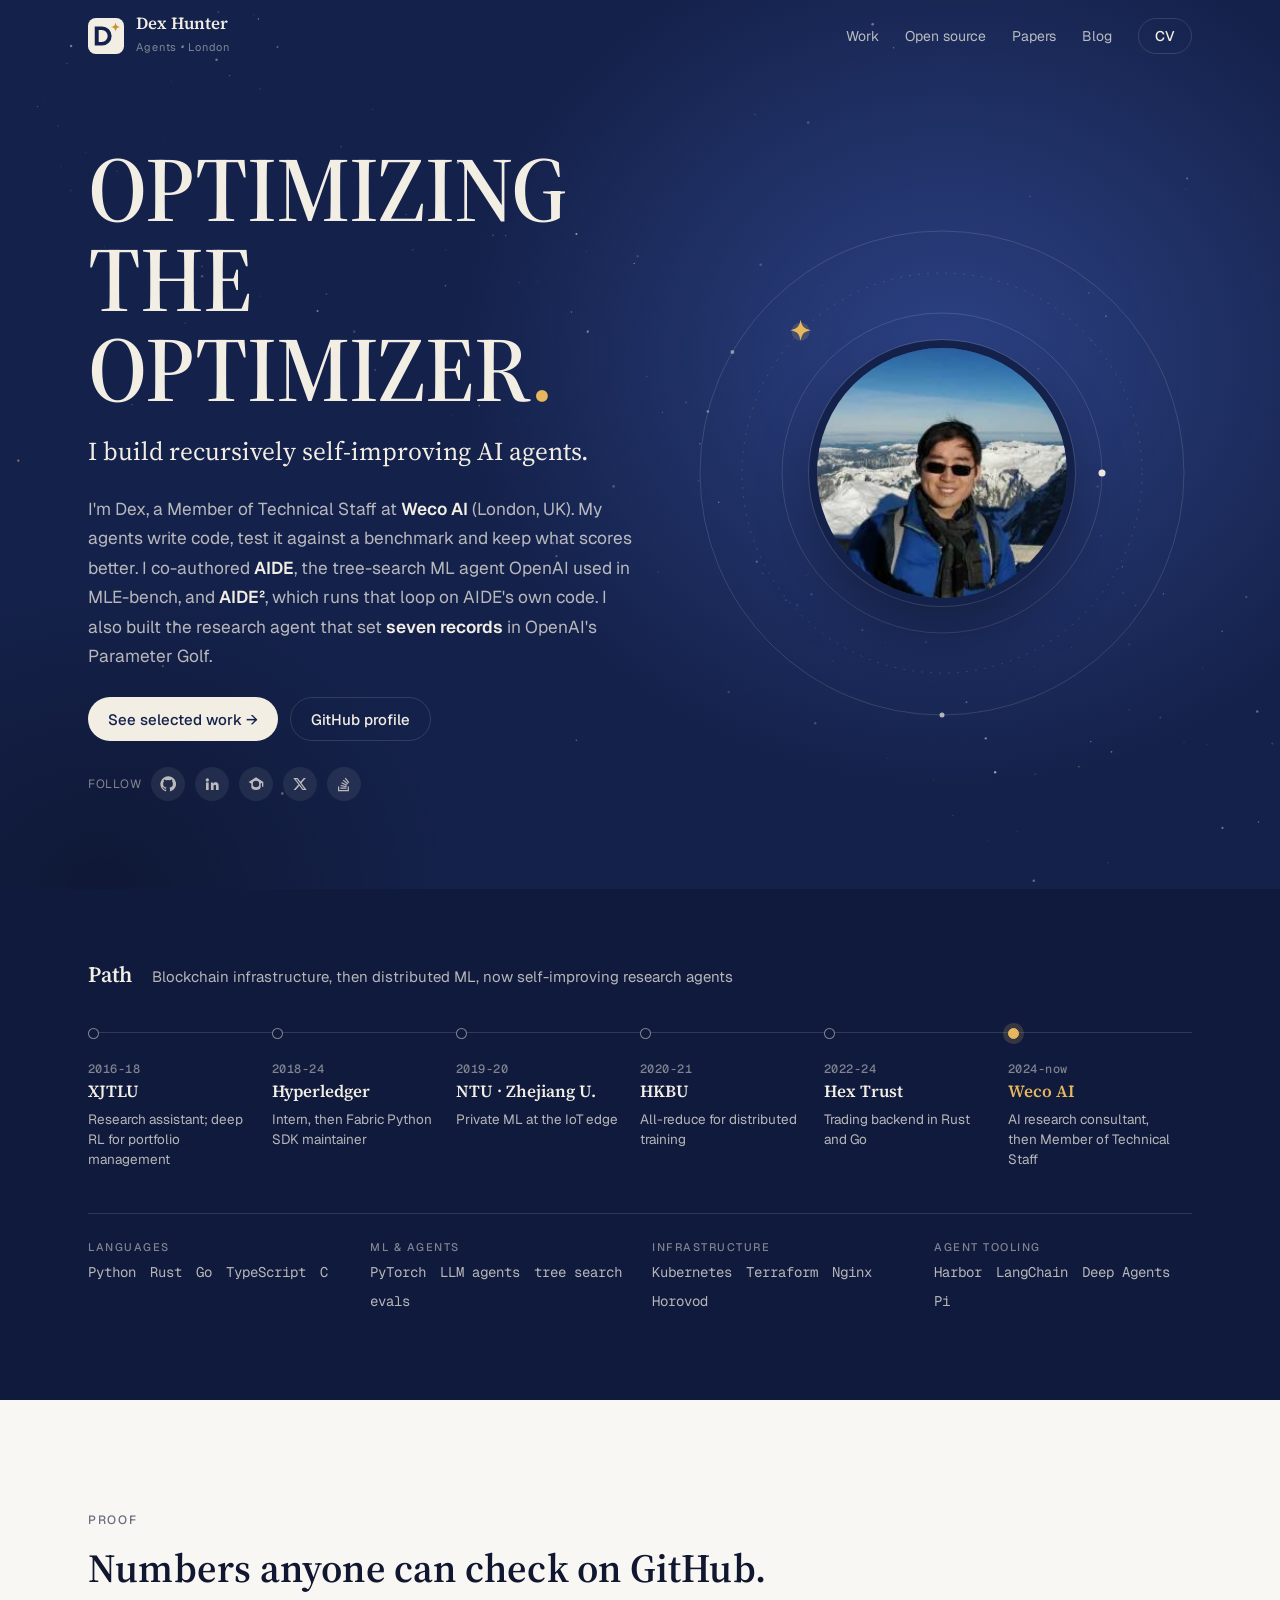
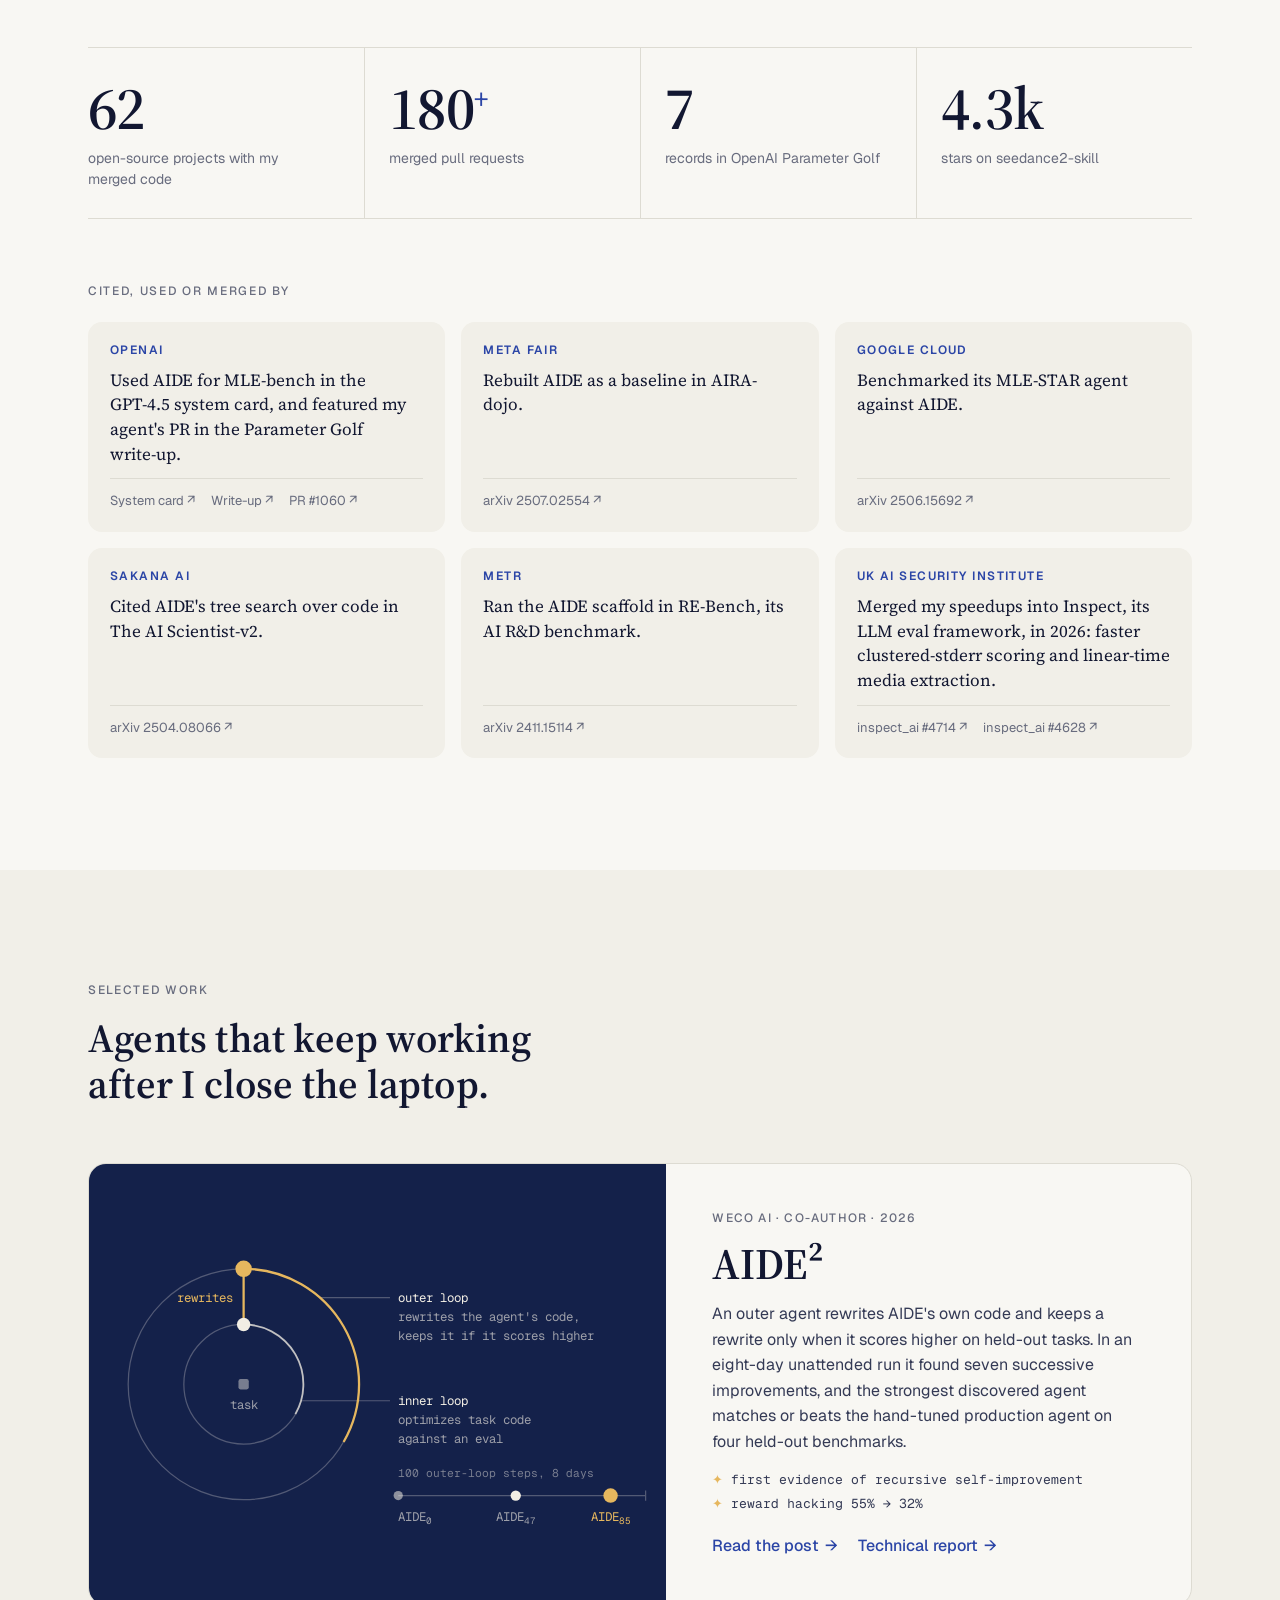
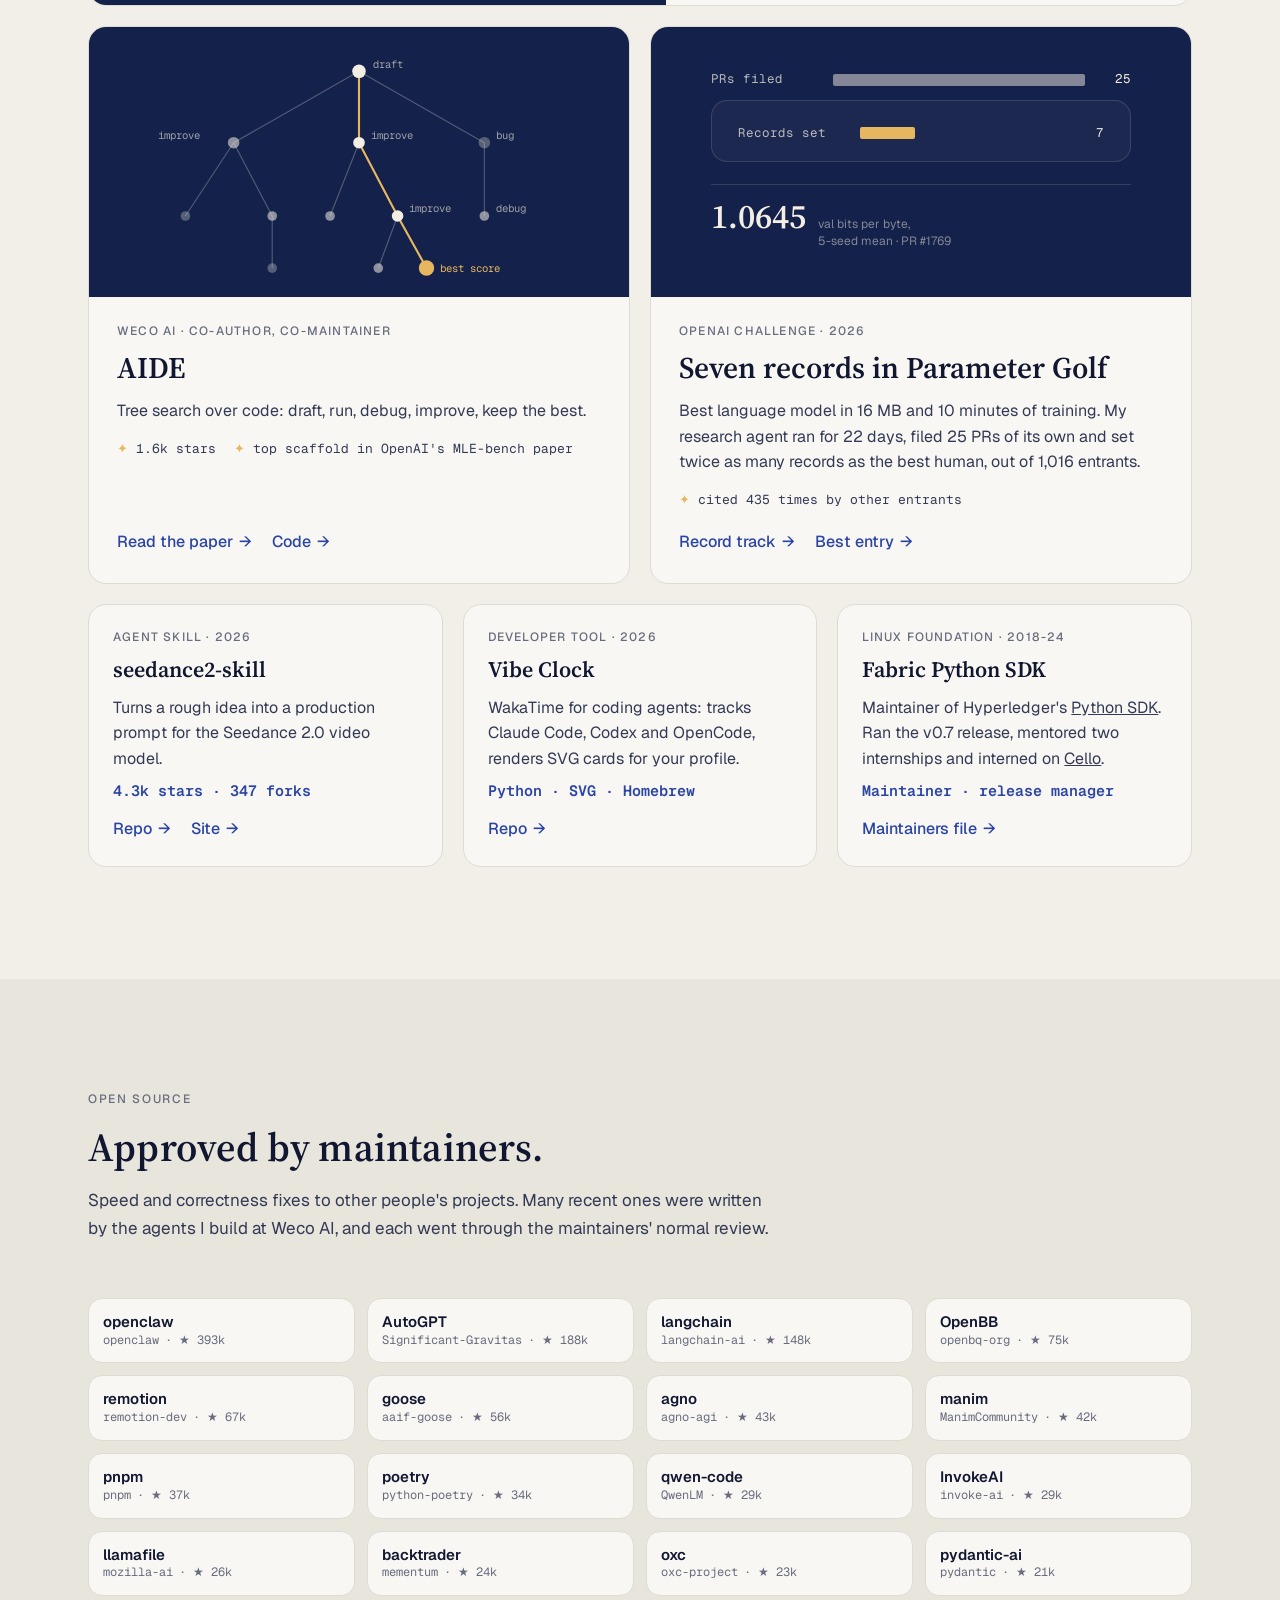
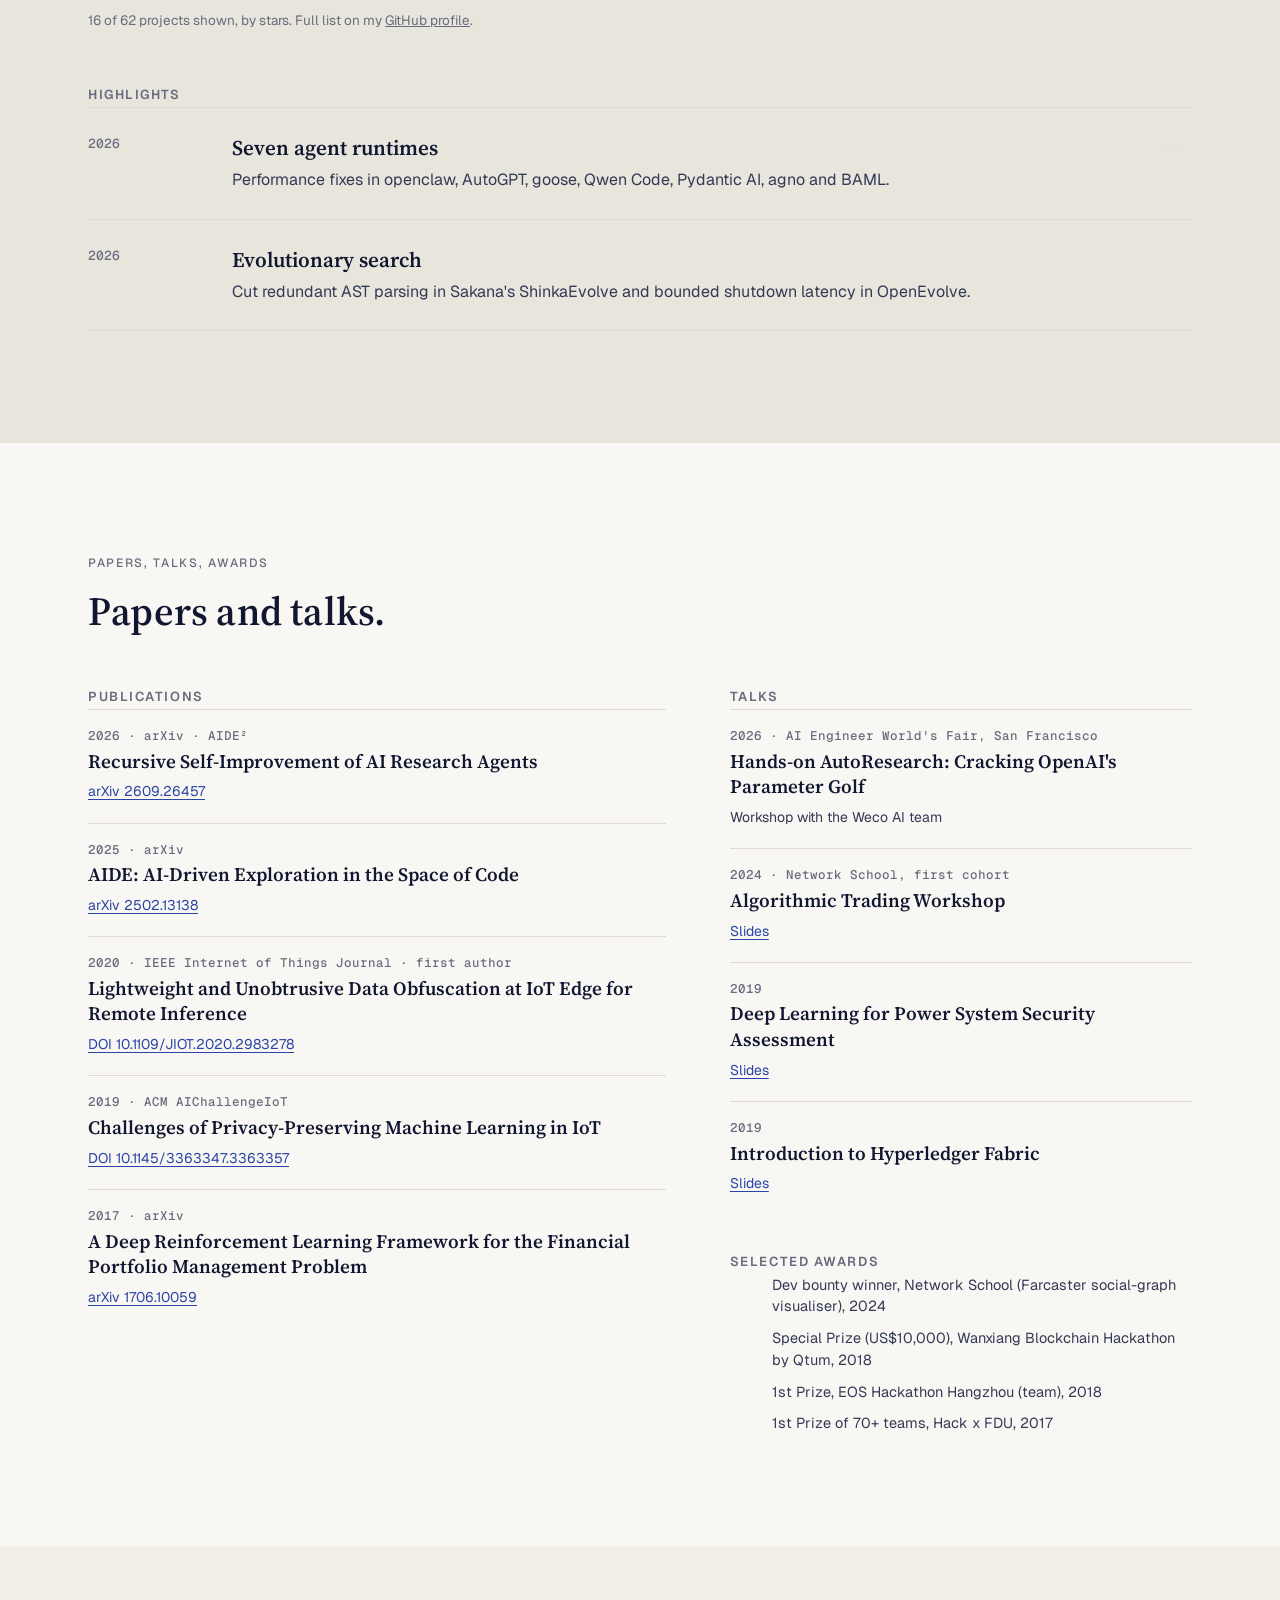
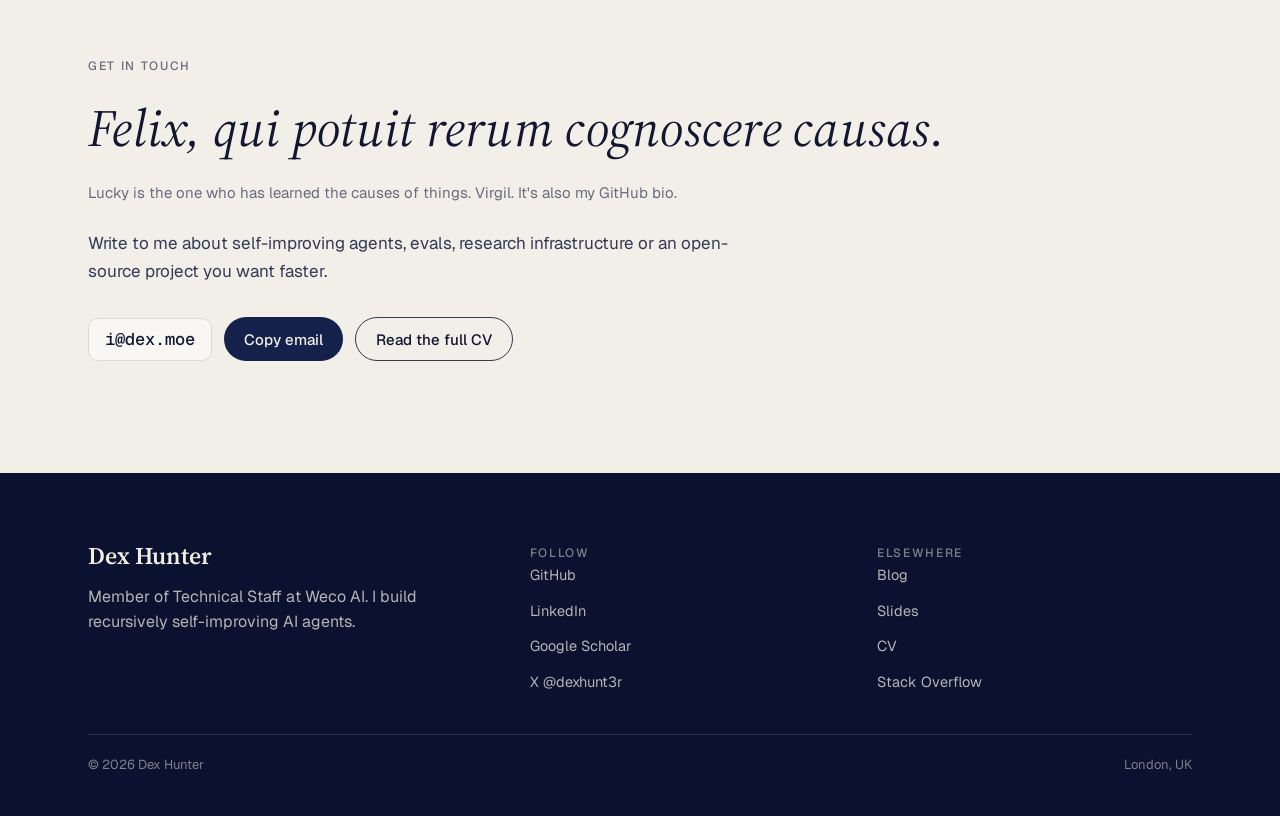
==== index.html @ f71ecc9f ":pencil2: sync open-source numbers with GitHub profile Project count 59 -> 62 (bt, pyvista and aweso" ====
<!doctype html>
<html lang="en">
<head>
<meta charset="utf-8">
<meta name="viewport" content="width=device-width, initial-scale=1, viewport-fit=cover">
<link rel="icon" href="favicon.ico" sizes="any">
<link rel="icon" href="favicon.svg" type="image/svg+xml">
<link rel="apple-touch-icon" href="apple-touch-icon.png">
<meta name="theme-color" content="#14214a">
<meta property="og:title" content="Dex Hunter">
<meta property="og:description" content="Optimizing the optimizer. Dex Hunter builds recursively self-improving AI agents at Weco AI in London, UK.">
<meta property="og:image" content="https://avatars.githubusercontent.com/u/6930518?v=4&amp;s=600">
<title>Dex Hunter</title>
<meta name="description" content="Dex Hunter builds recursively self-improving AI agents for ML engineering and research at Weco AI in London, UK. Co-author of AIDE and AIDE², open-source contributor to 62 projects.">
<link rel="preconnect" href="https://fonts.googleapis.com">
<link rel="preconnect" href="https://fonts.gstatic.com" crossorigin>
<link rel="stylesheet" href="https://fonts.googleapis.com/css2?family=Source+Serif+4:opsz,wght@8..60,400;8..60,600;8..60,700&family=Geist:wght@400;500;600&family=Geist+Mono:wght@400;500&display=swap">
<style>
/* Layout: template rhythm of dark indigo bands (hero, path, footer) alternating with paper bands; 1200px wrap, serif display over a quiet sans. */
:root{
  /* ai-iro: Japanese indigo, a pun on AI; night-sky ground for "via lactea" */
  --ai:#14214a;          /* hero */
  --ai-2:#0f1a3c;        /* path band */
  --ai-3:#0a1230;        /* footer, deepest */
  --ai-glow:rgba(84,118,226,.38);
  --on-ai:#f2eee4;       /* starlight ivory */
  --on-ai-2:rgba(242,238,228,.74);
  --on-ai-3:rgba(242,238,228,.5);
  --ai-line:rgba(242,238,228,.14);
  --star:#e6b75e;        /* the one warm accent, used sparingly */
  --paper:#f8f7f3;
  --ivory:#f1efe8;
  --sand:#e8e5dc;
  --ink:#121731;
  --ink-2:#343a55;
  --muted:#686c7e;
  --line:#dddbd2;
  --link:#2b45a6;
  --serif:"Source Serif 4",Georgia,serif;
  --sans:"Geist",system-ui,-apple-system,"Segoe UI",Roboto,"Helvetica Neue",Arial,"PingFang SC",sans-serif;
  --mono:"Geist Mono",ui-monospace,SFMono-Regular,Menlo,Consolas,monospace;
  --wrap:1200px;
  --gut:clamp(16px,4vw,48px);
  color-scheme:light;
}
*{box-sizing:border-box}
html{scroll-behavior:smooth}
body{margin:0;background:var(--paper);color:var(--ink);font:400 16px/1.6 var(--sans);-webkit-font-smoothing:antialiased;text-rendering:optimizeLegibility}
img{max-width:100%;display:block}
a{color:inherit}
:focus-visible{outline:2px solid var(--star);outline-offset:3px;border-radius:4px}
.wrap{max-width:var(--wrap);margin:0 auto;padding-inline:var(--gut)}
.serif{font-family:var(--serif)}
.nw{white-space:nowrap}
.eyebrow{font:500 12px/1.4 var(--sans);letter-spacing:.14em;text-transform:uppercase;color:var(--muted)}
.dark .eyebrow{color:var(--on-ai-3)}
h1,h2,h3{font-family:var(--serif);font-weight:600;text-wrap:balance;margin:0}
h2{font-size:clamp(28px,3.4vw,40px);line-height:1.15;letter-spacing:.005em}
.lede{font-size:17px;line-height:1.65;color:var(--ink-2);max-width:62ch;margin:0}
.dark{background:var(--ai);color:var(--on-ai)}
.dark .lede{color:var(--on-ai-2)}
.sec{padding-block:clamp(64px,9vw,112px)}
.sec-head{display:grid;gap:16px;margin-bottom:clamp(36px,5vw,56px)}
.arrow{display:inline-flex;align-items:center;gap:6px;font-weight:500;text-decoration:none;color:var(--link)}
.arrow::after{content:"→";transition:transform .2s}
.arrow:hover::after{transform:translateX(3px)}
.dark .arrow{color:var(--on-ai)}

/* Header */
.top{position:absolute;inset:0 0 auto 0;z-index:5;padding-top:env(safe-area-inset-top,0px)}
.top .wrap{display:flex;align-items:center;justify-content:space-between;height:72px;gap:16px}
.brand{display:flex;align-items:center;gap:12px;text-decoration:none;color:var(--on-ai)}
.seal{width:36px;height:36px;display:block;flex:none}
.brand b{font:600 17px/1.1 var(--serif);display:block}
.brand small{font:400 11px/1.2 var(--sans);color:var(--on-ai-3);letter-spacing:.08em}
.nav{display:flex;align-items:center;gap:26px}
.nav a{color:var(--on-ai-2);text-decoration:none;font-size:14px}
.nav a:hover{color:var(--on-ai)}
.pill{display:inline-flex;align-items:center;gap:8px;height:36px;padding:0 16px;border-radius:999px;font:500 14px/1 var(--sans);text-decoration:none;white-space:nowrap}
.pill.solid{background:var(--on-ai);color:var(--ai)}
.pill.ghost{border:1px solid var(--ai-line);color:var(--on-ai)}
.pill.ghost:hover{border-color:var(--on-ai-3)}
@media (max-width:860px){.nav .txt{display:none}}

/* Hero */
.hero{position:relative;overflow:hidden;padding-top:calc(72px + env(safe-area-inset-top,0px))}
.hero::before{content:"";position:absolute;inset:0;background:radial-gradient(55% 70% at 74% 40%,var(--ai-glow),transparent 70%),radial-gradient(40% 50% at 8% 100%,rgba(0,0,0,.28),transparent 70%);pointer-events:none}
#sky{position:absolute;inset:0;width:100%;height:100%;pointer-events:none;opacity:.9}
.hero .wrap{position:relative;display:grid;grid-template-columns:minmax(0,1.05fr) minmax(0,.95fr);gap:clamp(24px,4vw,56px);align-items:center;padding-block:clamp(40px,6vw,72px) clamp(56px,7vw,88px)}
.hero-copy{display:grid;gap:26px;min-width:0}
.hero .kicker{display:flex;align-items:center;gap:12px;font-size:13px;color:var(--on-ai-3);letter-spacing:.04em}
.hero .kicker::before{content:"";width:28px;height:1px;background:var(--on-ai-3)}
.hero h1{font-size:clamp(46px,7.2vw,92px);line-height:.98;letter-spacing:-.01em;text-transform:uppercase;font-weight:600}
.hero h1>span{display:block}
.hero h1 .dot{color:var(--star)}
.hero p{margin:0;font-size:clamp(16px,1.35vw,18px);line-height:1.7;color:var(--on-ai-2);max-width:56ch}
.hero p b{color:var(--on-ai);font-weight:600}
.hero p.sub{margin-top:-6px;font:400 clamp(20px,2vw,26px)/1.35 var(--serif);color:var(--on-ai)}
.cta{display:flex;flex-wrap:wrap;gap:12px}
.cta .pill{height:44px;padding:0 20px;font-size:15px}
.follow{display:flex;align-items:center;flex-wrap:wrap;gap:10px;font-size:12px;color:var(--on-ai-3);letter-spacing:.06em}
.follow a{width:34px;height:34px;border-radius:50%;display:grid;place-items:center;background:rgba(242,238,228,.08);color:var(--on-ai-2);transition:background .2s,color .2s}
.follow a:hover{background:rgba(242,238,228,.16);color:var(--on-ai)}
.follow svg{width:16px;height:16px;fill:currentColor}
.portrait{position:relative;min-height:460px;display:grid;place-items:center}
.orbits{position:absolute;left:50%;top:50%;width:min(100%,500px);aspect-ratio:1;transform:translate(-50%,-50%);overflow:visible;pointer-events:none}
.orbits .ring{fill:none;stroke:var(--ai-line);stroke-width:1}
.orbits .ring.dash{stroke-dasharray:2 7}
.orbits g{transform-origin:250px 250px;animation:spin var(--t,80s) linear infinite}
.orbits g.rev{animation-direction:reverse}
.orbits .sat{fill:var(--on-ai)}
.orbits .gold{fill:var(--star)}
.orbits .halo{fill:var(--star);opacity:.18;animation:pulse 3.2s ease-in-out infinite;transform-box:fill-box;transform-origin:center}
@keyframes spin{to{transform:rotate(360deg)}}
@keyframes pulse{50%{transform:scale(1.9);opacity:0}}
.portrait figure{position:relative;margin:0;width:clamp(180px,20vw,250px);aspect-ratio:1;max-width:100%;border-radius:50%;overflow:hidden;box-shadow:0 0 0 8px var(--ai),0 0 0 9px var(--ai-line),0 30px 60px rgba(0,0,0,.35)}
.portrait figure img{width:100%;height:100%;object-fit:cover}
@media (max-width:860px){
  .hero .wrap{grid-template-columns:1fr}
  .portrait{min-height:300px;order:-1}
  .portrait figure{width:min(40vw,168px)}
  .orbits{width:min(96vw,330px)}
}

/* Path */
.path{background:var(--ai-2);color:var(--on-ai);padding-block:clamp(48px,6vw,72px)}
.path-head{display:flex;flex-wrap:wrap;align-items:baseline;gap:8px 20px;margin-bottom:36px}
.path-head b{font:600 22px/1.2 var(--serif)}
.path-head span{color:var(--on-ai-2);font-size:15px}
.cpath{list-style:none;margin:0;padding:0;display:grid;grid-template-columns:repeat(6,minmax(0,1fr));gap:0;position:relative}
.cpath::before{content:"";position:absolute;left:0;right:0;top:7px;height:1px;background:var(--ai-line)}
.cpath li{position:relative;padding:28px 18px 0 0;display:grid;gap:6px;align-content:start;min-width:0}
.cpath li::before{content:"";position:absolute;top:3px;left:0;width:9px;height:9px;border-radius:50%;background:var(--ai-2);border:1px solid var(--on-ai-3)}
.cpath li.now::before{background:var(--star);border-color:var(--star);box-shadow:0 0 0 5px rgba(230,183,94,.18)}
.cpath .yr{font:500 12px/1 var(--mono);color:var(--on-ai-3);letter-spacing:.04em}
.cpath b{font:600 17px/1.25 var(--serif)}
.cpath span{font-size:13.5px;line-height:1.5;color:var(--on-ai-2)}
.cpath li.now b{color:var(--star)}
.stack{margin-top:44px;padding-top:28px;border-top:1px solid var(--ai-line);display:grid;grid-template-columns:repeat(4,minmax(0,1fr));gap:24px}
.stack .tools{display:flex;flex-wrap:wrap;gap:6px 14px}
.stack .tools span{display:inline-flex;align-items:center;gap:6px}
.stack .tools .av{width:16px;height:16px;border-radius:4px}
@media (max-width:980px){.stack{grid-template-columns:repeat(2,minmax(0,1fr))}}
.stack div{display:grid;gap:8px;min-width:0;align-content:start}
.stack dt{font:500 11px/1 var(--sans);letter-spacing:.14em;text-transform:uppercase;color:var(--on-ai-3)}
.stack dd{margin:0;font:400 14px/1.6 var(--mono);color:var(--on-ai-2)}
@media (max-width:980px){.cpath{grid-template-columns:repeat(3,minmax(0,1fr));row-gap:28px}.cpath::before{display:none}}
@media (max-width:560px){.cpath{grid-template-columns:1fr 1fr}.stack{grid-template-columns:1fr}}

/* Proof */
.proof{background:var(--paper)}
.stats{display:grid;grid-template-columns:repeat(4,minmax(0,1fr));border-top:1px solid var(--line);border-bottom:1px solid var(--line)}
.stat{padding:30px 24px 28px 0;display:grid;gap:10px;align-content:start}
.stat + .stat{padding-left:24px;border-left:1px solid var(--line)}
.stat .n{font:600 clamp(40px,5vw,60px)/1 var(--serif);letter-spacing:-.01em;font-variant-numeric:lining-nums tabular-nums}
.stat .n sup{font-size:.45em;vertical-align:top;position:relative;top:.25em;color:var(--link)}
.stat p{margin:0;font-size:14px;line-height:1.5;color:var(--muted);max-width:24ch}
@media (max-width:760px){.stats{grid-template-columns:1fr 1fr}.stat:nth-child(3){padding-left:0;border-left:0}.stat:nth-child(n+3){border-top:1px solid var(--line)}}
.merged{margin-top:48px;display:grid;gap:16px}
.chips{display:flex;flex-wrap:wrap;gap:8px}
.chips a{font:400 13.5px/1 var(--sans);padding:9px 13px;border:1px solid var(--line);border-radius:999px;text-decoration:none;color:var(--ink-2);background:var(--paper);transition:border-color .2s,color .2s}
.chips a:hover{border-color:var(--ink-2);color:var(--ink)}
.chips .more{border-style:dashed;color:var(--muted)}
.adopt{margin-top:64px;display:grid;gap:22px}
.adopt-grid{display:grid;grid-template-columns:repeat(3,minmax(0,1fr));gap:16px}
.ad{background:var(--ivory);border-radius:14px;padding:22px 22px 20px;display:flex;flex-direction:column;gap:12px;min-width:0}
.ad .who{font:600 12px/1 var(--sans);letter-spacing:.12em;text-transform:uppercase;color:var(--link)}
.ad blockquote{margin:0;font:400 17px/1.45 var(--serif);color:var(--ink)}
.ad .src{display:flex;flex-wrap:wrap;gap:6px 16px;border-top:1px solid var(--line);padding-top:12px;margin-top:auto}
.ad .src a{font-size:13px;color:var(--muted);text-decoration:none}
.ad .src a:hover{color:var(--ink)}
.ad:target{outline:2px solid var(--link);outline-offset:2px}
.orgs{list-style:none;margin:0 0 6px;padding:22px 0;display:grid;grid-template-columns:repeat(6,minmax(0,1fr));align-items:center;border-top:1px solid var(--line);border-bottom:1px solid var(--line)}
.orgs li{display:flex;justify-content:center;min-width:0}
.orgs li + li{border-left:1px solid var(--line)}
.orgs a{display:flex;align-items:center;justify-content:center;height:40px;padding:0 12px;text-decoration:none;color:var(--ink-2);font:600 clamp(16px,1.6vw,21px)/1 var(--sans);letter-spacing:-.01em;white-space:nowrap;opacity:.78;transition:opacity .2s}
.orgs a:hover{opacity:1}
.orgs img{height:26px;width:auto;max-width:132px;filter:grayscale(1)}
.orgs a.has-logo span{position:absolute;width:1px;height:1px;overflow:hidden;clip:rect(0 0 0 0)}
@media (max-width:980px){.adopt-grid{grid-template-columns:1fr 1fr}.orgs{grid-template-columns:repeat(3,minmax(0,1fr));row-gap:18px}.orgs li:nth-child(4){border-left:0}}
@media (max-width:560px){.orgs{grid-template-columns:repeat(2,minmax(0,1fr))}.orgs li:nth-child(odd){border-left:0}.orgs li:nth-child(4){border-left:1px solid var(--line)}}
@media (max-width:560px){.adopt-grid{grid-template-columns:1fr}}

.emo{font-size:20px;line-height:1;font-family:"Apple Color Emoji","Segoe UI Emoji","Noto Color Emoji",sans-serif}
.av{display:inline-block;flex:none;border-radius:6px;background:#fff;object-fit:cover;width:20px;height:20px}
.stat .emo{font-size:24px}
.ad .org{display:flex;align-items:center;gap:12px}
.ad .av.lg{width:36px;height:36px;border-radius:9px;box-shadow:0 0 0 1px var(--line)}
.ad{transition:transform .25s,box-shadow .25s}
.ad:hover{transform:translateY(-3px);box-shadow:0 14px 30px -20px rgba(18,23,49,.45)}
.card .meta{display:flex;align-items:center;gap:8px}
.card .meta .emo{font-size:17px}

/* Selected work */
.works{background:var(--ivory)}
.feat{display:grid;grid-template-columns:repeat(2,minmax(0,1fr));gap:20px}
.card{background:var(--paper);border:1px solid var(--line);border-radius:18px;overflow:hidden;display:grid;grid-template-rows:auto 1fr;min-width:0}
.card .vis{background:var(--ai);color:var(--on-ai);position:relative;aspect-ratio:16/8;max-width:100%;display:grid;place-items:center;overflow:hidden}
.card .vis svg{width:100%;height:100%}
.card .body{padding:26px 28px 28px;display:flex;flex-direction:column;gap:12px}
.card .meta{font:500 12px/1.4 var(--sans);letter-spacing:.1em;text-transform:uppercase;color:var(--muted)}
.card h3{font-size:clamp(24px,2.4vw,30px);line-height:1.15}
.card p{margin:0;color:var(--ink-2);line-height:1.6}
.facts{display:flex;flex-wrap:wrap;gap:6px 18px;margin:4px 0 2px;padding:0;list-style:none;font:400 13px/1.4 var(--mono);color:var(--ink-2)}
.facts li::before{content:"✦ ";color:var(--star)}
.links{display:flex;flex-wrap:wrap;gap:20px;margin-top:auto;padding-top:6px}
.small{margin-top:20px;display:grid;grid-template-columns:repeat(3,minmax(0,1fr));gap:20px}
.small .card{grid-template-rows:1fr}
.small .body{padding:24px}
.small h3{font-size:22px}
.big-n{font:600 15px/1 var(--mono);color:var(--link)}
.card.lead{grid-column:1/-1;grid-template-columns:minmax(0,1.1fr) minmax(0,1fr);grid-template-rows:none}
.card.lead .vis{aspect-ratio:auto;min-height:340px}
.card.lead .body{padding:clamp(26px,3.6vw,48px);justify-content:center}
.card.lead h3{font-size:clamp(30px,3.4vw,44px)}
.card.lead .links{margin-top:0}
@media (max-width:900px){.feat,.small{grid-template-columns:1fr}.card.lead{grid-template-columns:1fr}.card.lead .vis{aspect-ratio:560/320;min-height:0}}
.pg{display:grid;gap:14px;width:min(78%,420px)}
.pg .bar{display:grid;grid-template-columns:110px 1fr 34px;align-items:center;gap:12px;font:400 12.5px/1 var(--mono);color:var(--on-ai-2)}
.pg .bar i{display:block;height:12px;border-radius:2px;background:var(--on-ai-3)}
.pg .bar.rec i{background:var(--star)}
.pg .bar em{font-style:normal;text-align:right;color:var(--on-ai)}
.pg .bpb{display:flex;align-items:baseline;gap:12px;margin-top:8px;padding-top:14px;border-top:1px solid var(--ai-line)}
.pg .bpb b{font:600 34px/1 var(--serif);color:var(--on-ai);font-variant-numeric:tabular-nums}
.pg .bpb span{font:400 12px/1.4 var(--sans);color:var(--on-ai-3)}

/* Upstream */
.up{background:var(--sand)}
.log{list-style:none;margin:0;padding:0;display:grid}
.log li{display:grid;grid-template-columns:120px minmax(0,1fr);gap:24px;padding:26px 0;border-top:1px solid var(--line)}
.log li:last-child{border-bottom:1px solid var(--line)}
.log time{font:500 13px/1.6 var(--mono);color:var(--muted)}
.log h3{font-size:21px;line-height:1.3;margin-bottom:6px}
.log p{margin:0;color:var(--ink-2);max-width:72ch}
.log a{color:var(--link);text-underline-offset:3px}
@media (max-width:600px){.log li{grid-template-columns:1fr;gap:6px}}
.tbl-wrap{margin-top:48px;overflow-x:auto;-webkit-overflow-scrolling:touch}
table{width:100%;min-width:560px;border-collapse:collapse;font-size:14.5px}
caption{text-align:left;padding-bottom:14px}
th{font:500 11px/1 var(--sans);letter-spacing:.12em;text-transform:uppercase;color:var(--muted);text-align:left;padding:10px 12px 10px 0;border-bottom:1px solid var(--ink-2)}
td{padding:12px 12px 12px 0;border-bottom:1px solid var(--line);vertical-align:baseline}
td.num,th.num{text-align:right;font-variant-numeric:tabular-nums;font-family:var(--mono);font-size:13.5px}
td a{color:var(--ink);text-decoration:none;font-weight:500}
td a:hover{color:var(--link)}
td .area{font-size:12.5px;color:var(--muted)}
.tbl-note{margin-top:14px;font-size:13.5px;color:var(--muted)}

.repos{display:grid;grid-template-columns:repeat(4,minmax(0,1fr));gap:12px}
.repo{display:flex;align-items:center;gap:12px;padding:14px;border-radius:14px;background:var(--paper);border:1px solid var(--line);text-decoration:none;color:var(--ink);min-width:0;transition:transform .2s,box-shadow .2s,border-color .2s}
.repo:hover{transform:translateY(-3px);border-color:var(--ink-2);box-shadow:0 14px 28px -20px rgba(18,23,49,.5)}
.repo .av{width:36px;height:36px;border-radius:9px}
.repo span{min-width:0}
.repo b{display:block;font:600 15px/1.25 var(--sans);overflow:hidden;text-overflow:ellipsis;white-space:nowrap}
.repo small{display:flex;gap:6px;font:400 12px/1.4 var(--mono);color:var(--muted)}
.repo small span{overflow:hidden;text-overflow:ellipsis;white-space:nowrap}
.repo small span+span{flex:none}
.repo small span+span::before{content:"· "}
@media (max-width:980px){.repos{grid-template-columns:repeat(3,minmax(0,1fr))}}
@media (max-width:640px){.repos{grid-template-columns:repeat(2,minmax(0,1fr))}.repo{padding:12px;gap:10px}.repo .av{width:30px;height:30px}.repo small{flex-direction:column;gap:0}.repo small span+span::before{content:none}}
.col-title.hl-title{margin-top:56px}
.hl-head{display:flex;flex-wrap:wrap;align-items:center;justify-content:space-between;gap:10px 20px;margin-bottom:6px}
.hl-head h3{margin:0}
.stack-av{display:flex;padding-left:8px}
.stack-av a{margin-left:-8px;border-radius:50%;border:2px solid var(--sand);background:var(--sand);transition:transform .2s;line-height:0}
.stack-av a:hover{transform:translateY(-3px);z-index:1}
.stack-av .av{width:30px;height:30px;border-radius:50%}
.cpath .logos{display:flex;gap:6px;margin-bottom:4px}
.cpath .logos .av{width:30px;height:30px;border-radius:8px;padding:3px;background:#fff}
.awards li{align-items:center}
.awards li span{line-height:0}
.awards li .av{width:22px;height:22px;border-radius:5px;box-shadow:0 0 0 1px var(--line)}

.recs{background:var(--ai-2)}
.recs h2{color:var(--on-ai)}
.rec-grid{display:grid;grid-template-columns:repeat(2,minmax(0,1fr));gap:16px}
.rec{margin:0;padding:26px 26px 22px;border:1px solid var(--ai-line);border-radius:16px;background:rgba(242,238,228,.035);display:grid;gap:18px;align-content:space-between;min-width:0;transition:border-color .25s,background .25s,opacity .8s cubic-bezier(.2,.7,.2,1),transform .8s cubic-bezier(.2,.7,.2,1);transition-delay:var(--d,0s)}
.rec:hover{border-color:rgba(242,238,228,.3);background:rgba(242,238,228,.06)}
.rec blockquote{margin:0;font:400 17px/1.55 var(--serif);color:var(--on-ai)}
.rec blockquote::before{content:"\201C";display:block;font:600 44px/0.6 var(--serif);color:var(--star);margin-bottom:10px}
.rec.feature{grid-column:1/-1;padding:34px 36px 28px}
.rec.feature blockquote{font-size:clamp(20px,2.2vw,26px);line-height:1.45;max-width:58ch}
.rec figcaption{display:flex;align-items:center;gap:12px}
.rec .mono{width:38px;height:38px;border-radius:50%;display:grid;place-items:center;flex:none;background:var(--on-ai);color:var(--ai);font:600 13px/1 var(--sans);letter-spacing:.02em}
.rec b{display:block;font:600 15px/1.3 var(--sans);color:var(--on-ai)}
.rec small{display:block;font:400 13px/1.4 var(--sans);color:var(--on-ai-3)}
.rec-more{margin-top:28px;color:var(--on-ai)}
@media (max-width:760px){.rec-grid{grid-template-columns:1fr}.rec.feature{padding:26px}}

/* Papers + talks */
.papers{background:var(--paper)}
.two{display:grid;grid-template-columns:minmax(0,1.25fr) minmax(0,1fr);gap:clamp(32px,5vw,72px)}
.plist{list-style:none;margin:0;padding:0;display:grid;gap:0}
.plist li{padding:20px 0;border-top:1px solid var(--line);display:grid;gap:6px}
.plist .y{font:500 12.5px/1 var(--mono);color:var(--muted)}
.plist b{font:600 19px/1.35 var(--serif)}
.plist span{font-size:14px;color:var(--ink-2)}
.plist a{color:var(--link);font-size:14px;text-underline-offset:3px}
.col-title{font:600 13px/1 var(--sans);letter-spacing:.12em;text-transform:uppercase;color:var(--muted);margin:0 0 6px}
.awards{margin-top:40px}
.awards ul{list-style:none;margin:0;padding:0;display:grid;gap:10px}
.awards li{display:grid;grid-template-columns:30px minmax(0,1fr);gap:12px;font-size:14.5px;color:var(--ink-2);line-height:1.5}
.awards li span{font:500 12.5px/1.6 var(--mono);color:var(--muted)}
@media (max-width:860px){.two{grid-template-columns:1fr}}

/* Invite */
.invite{background:var(--ivory);text-align:left}
.invite .wrap{display:grid;gap:24px}
@media (min-width:760px){.invite h2{white-space:nowrap}}
.invite h2{font-style:italic;font-weight:400;font-size:clamp(30px,4.2vw,52px);line-height:1.12}
.invite .tr{color:var(--muted);font-size:15px;margin:0}
.mail{display:flex;flex-wrap:wrap;align-items:center;gap:12px;margin-top:8px}
.mail code{font:500 17px/1 var(--mono);padding:12px 16px;border-radius:10px;background:var(--paper);border:1px solid var(--line);user-select:all}
.btn{appearance:none;border:0;cursor:pointer;height:44px;padding:0 20px;border-radius:999px;font:500 15px/1 var(--sans);text-decoration:none;display:inline-flex;align-items:center;gap:8px}
.btn.solid{background:var(--ai);color:var(--on-ai)}
.btn.line{background:transparent;border:1px solid var(--ink-2);color:var(--ink)}

/* Footer */
.foot{background:var(--ai-3);color:var(--on-ai);padding-block:64px 40px}
.foot .wrap{display:grid;gap:40px}
.foot-top{display:grid;grid-template-columns:minmax(0,1.3fr) repeat(2,minmax(0,1fr));gap:32px}
.foot h3{font-size:24px}
.foot p{margin:8px 0 0;color:var(--on-ai-2);max-width:40ch}
.foot ul{list-style:none;margin:0;padding:0;display:grid;gap:10px}
.foot li a{color:var(--on-ai-2);text-decoration:none;font-size:14.5px}
.foot li a:hover{color:var(--on-ai)}
.foot .copy{border-top:1px solid var(--ai-line);padding-top:20px;display:flex;flex-wrap:wrap;justify-content:space-between;gap:12px;font-size:13px;color:var(--on-ai-3)}
@media (max-width:760px){.foot-top{grid-template-columns:1fr 1fr}.foot-top>div:first-child{grid-column:1/-1}}

/* Motion */
@keyframes rise{from{transform:translateY(14px)}to{transform:none}}
.hero-copy>*{animation:rise .8s cubic-bezier(.2,.7,.2,1) both}
.hero-copy>*:nth-child(2){animation-delay:.06s}.hero-copy>*:nth-child(3){animation-delay:.12s}.hero-copy>*:nth-child(4){animation-delay:.18s}.hero-copy>*:nth-child(5){animation-delay:.24s}
.rv{transition:opacity .8s cubic-bezier(.2,.7,.2,1),transform .8s cubic-bezier(.2,.7,.2,1);transition-delay:var(--d,0s)}
.rv.pre{opacity:0;transform:translateY(22px)}
.cpath::before{transform-origin:left;transition:transform 1.4s cubic-bezier(.2,.7,.2,1)}
.path.pre .cpath::before{transform:scaleX(0)}
.cpath li{transition:opacity .7s cubic-bezier(.2,.7,.2,1),transform .7s cubic-bezier(.2,.7,.2,1);transition-delay:var(--d,0s)}
.path.pre .cpath li{opacity:0;transform:translateY(12px)}
.cpath li::before{transition:background .4s,border-color .4s,box-shadow .4s;transition-delay:var(--d,0s)}
.draw{stroke-dasharray:1;stroke-dashoffset:0;transition:stroke-dashoffset 1.6s cubic-bezier(.4,0,.2,1) .3s}
.card.pre .draw{stroke-dashoffset:1}
.pg .bar i{transform-origin:left;transition:transform 1.1s cubic-bezier(.2,.7,.2,1) .25s}
.card.pre .pg .bar i{transform:scaleX(0)}
.card.pre .pg .bar.rec i{transition-delay:.5s}
.chips a{transition:border-color .2s,color .2s,transform .2s}
.chips a:hover{transform:translateY(-2px)}
.card{transition:opacity .8s cubic-bezier(.2,.7,.2,1),transform .8s cubic-bezier(.2,.7,.2,1),box-shadow .3s;transition-delay:var(--d,0s)}
.card:hover{box-shadow:0 18px 40px -24px rgba(18,23,49,.45)}
@media (prefers-reduced-motion:reduce){*{animation:none!important;transition:none!important;scroll-behavior:auto!important}}
</style>
</head>
<body>
<header class="top">
  <div class="wrap">
    <a class="brand" href="#top" aria-label="Dex Hunter, home">
      <svg class="seal" viewBox="0 0 64 64" aria-hidden="true"><rect width="64" height="64" rx="14" fill="#f2eee4"/><path fill="#14214a" fill-rule="evenodd" d="M12 15h13a17 17 0 0 1 0 34H12zM19 21.5h5.5a10.5 10.5 0 0 1 0 21H19z"/><path fill="#c9922f" d="M49 8c.9 5.2 2.8 7.1 8 8-5.2.9-7.1 2.8-8 8-.9-5.2-2.8-7.1-8-8 5.2-.9 7.1-2.8 8-8z"/></svg>
      <span><b>Dex Hunter</b><small>Agents · London</small></span>
    </a>
    <nav class="nav" aria-label="Sections">
      <a class="txt" href="#work">Work</a>
      <a class="txt" href="#upstream">Open source</a>
      <a class="txt" href="#papers">Papers</a>
      <a class="txt" href="https://blog.dex.moe">Blog</a>
      <a class="pill ghost" href="cv.html">CV</a>
    </nav>
  </div>
</header>

<main id="top">
<section class="hero dark" aria-labelledby="h-hero">
  <canvas id="sky" aria-hidden="true"></canvas>
  <div class="wrap">
    <div class="hero-copy">
      <h1 id="h-hero"><span>Optimizing</span><span>the</span><span>optimizer<span class="dot">.</span></span></h1>
      <p class="sub">I build recursively <span class="nw">self-improving</span> AI agents.</p>
      <p>I'm Dex, a Member of Technical Staff at <b>Weco AI</b> (London, UK). My agents write code, test it against a benchmark and keep what scores better. I co-authored <b>AIDE</b>, the tree-search ML agent OpenAI used in MLE-bench, and <b>AIDE²</b>, which runs that loop on AIDE's own code. I also built the research agent that set <b>seven records</b> in OpenAI's Parameter Golf.</p>
      <div class="cta">
        <a class="pill solid" href="#work">See selected work →</a>
        <a class="pill ghost" href="https://github.com/dexhunter">GitHub profile</a>
      </div>
      <div class="follow">
        <span>FOLLOW</span>
        <a href="https://github.com/dexhunter" aria-label="GitHub"><svg viewBox="0 0 24 24"><path d="M12 .5a11.5 11.5 0 0 0-3.64 22.41c.58.1.79-.25.79-.56v-2c-3.2.7-3.88-1.37-3.88-1.37-.52-1.33-1.28-1.69-1.28-1.69-1.05-.71.08-.7.08-.7 1.16.08 1.77 1.19 1.77 1.19 1.03 1.77 2.7 1.26 3.36.96.1-.75.4-1.26.73-1.55-2.55-.29-5.24-1.28-5.24-5.69 0-1.26.45-2.29 1.19-3.09-.12-.3-.52-1.47.11-3.06 0 0 .97-.31 3.17 1.18a11 11 0 0 1 5.77 0c2.2-1.49 3.17-1.18 3.17-1.18.63 1.59.23 2.76.11 3.06.74.8 1.19 1.83 1.19 3.09 0 4.42-2.69 5.39-5.26 5.68.41.36.78 1.06.78 2.14v3.17c0 .31.21.67.8.56A11.5 11.5 0 0 0 12 .5Z"/></svg></a>
        <a href="https://www.linkedin.com/in/dex-xu" aria-label="LinkedIn"><svg viewBox="0 0 24 24"><path d="M4.98 3.5a2.5 2.5 0 1 1 0 5 2.5 2.5 0 0 1 0-5ZM3 9.75h4V21H3V9.75Zm6.5 0h3.83v1.54h.06c.53-1 1.84-2.06 3.79-2.06 4.05 0 4.8 2.67 4.8 6.13V21h-4v-4.98c0-1.19-.02-2.72-1.66-2.72-1.66 0-1.92 1.3-1.92 2.63V21h-4V9.75Z"/></svg></a>
        <a href="https://scholar.google.co.jp/citations?user=8Ez_u30AAAAJ&amp;hl=en" aria-label="Google Scholar"><svg viewBox="0 0 24 24"><path d="M12 2 1 9l4 2.55V17c0 2.21 3.13 4 7 4s7-1.79 7-4v-5.45L21 10.3V16h2V9L12 2Zm0 5.2a4.8 4.8 0 1 1 0 9.6 4.8 4.8 0 0 1 0-9.6Z"/></svg></a>
        <a href="https://x.com/dexhunt3r" aria-label="X"><svg viewBox="0 0 24 24"><path d="M17.75 3h3.07l-6.7 7.66L22 21h-6.17l-4.83-6.32L5.47 21H2.4l7.17-8.2L2 3h6.33l4.37 5.77L17.75 3Zm-1.08 16.2h1.7L7.4 4.72H5.58L16.67 19.2Z"/></svg></a>
        <a href="https://stackoverflow.com/users/3253000/dexhunter" aria-label="Stack Overflow"><svg viewBox="0 0 24 24"><path d="M17.5 21v-5.36h1.79V22.8H3v-7.16h1.78V21H17.5ZM6.76 15.11l8.8 1.84.37-1.77-8.8-1.84-.37 1.77Zm1.16-4.21 8.15 3.8.76-1.64-8.15-3.8-.76 1.64Zm2.26-4 6.9 5.75 1.15-1.39-6.9-5.75-1.15 1.39ZM14.64 2.6l-1.44 1.07 5.36 7.22L20 9.82 14.64 2.6ZM6.57 19.2h9v-1.8h-9v1.8Z"/></svg></a>
      </div>
    </div>
    <div class="portrait">
      <svg class="orbits" viewBox="0 0 500 500" aria-hidden="true">
        <g style="--t:70s"><circle class="ring" cx="250" cy="250" r="160"/><circle class="sat" cx="410" cy="250" r="3.5"/></g>
        <g class="rev" style="--t:110s"><circle class="ring dash" cx="250" cy="250" r="200"/><circle class="halo" cx="108.6" cy="108.6" r="9"/><path class="gold" d="M108.6 96.6c1.2 7 3.4 9.4 10.4 10.6-7 1.2-9.2 3.6-10.4 10.6-1.2-7-3.4-9.4-10.4-10.6 7-1.2 9.2-3.6 10.4-10.6z"/></g>
        <g style="--t:160s"><circle class="ring" cx="250" cy="250" r="242"/><circle class="sat" cx="250" cy="492" r="2.5" opacity=".7"/><circle class="sat" cx="40.4" cy="129" r="2" opacity=".5"/></g>
      </svg>
      <figure><img src="https://avatars.githubusercontent.com/u/6930518?v=4&amp;s=600" alt="Portrait of Dex Hunter" width="250" height="250" onerror="this.onerror=null;this.src='assets/avatar.jpg'"></figure>
    </div>
  </div>
</section>

<section class="path" aria-label="Career path">
  <div class="wrap">
    <div class="path-head"><b>Path</b><span>Blockchain infrastructure, then distributed ML, now self-improving research agents</span></div>
    <ol class="cpath">
      <li><span class="logos" aria-hidden="true"><img class="av" src="https://www.google.com/s2/favicons?domain=www.xjtlu.edu.cn&amp;sz=64" alt="" width="24" height="24" loading="lazy" decoding="async" onerror="this.remove()"></span><span class="yr">2016-18</span><b>XJTLU</b><span>Research assistant; deep RL for portfolio management</span></li>
      <li><span class="logos" aria-hidden="true"><img class="av" src="https://avatars.githubusercontent.com/u/7657900?s=96&amp;v=4" alt="" width="24" height="24" loading="lazy" decoding="async" onerror="this.remove()"></span><span class="yr">2018-24</span><b>Hyperledger</b><span>Intern, then Fabric Python SDK maintainer</span></li>
      <li><span class="logos" aria-hidden="true"><img class="av" src="https://www.google.com/s2/favicons?domain=www.ntu.edu.sg&amp;sz=64" alt="" width="24" height="24" loading="lazy" decoding="async" onerror="this.remove()"><img class="av" src="https://www.google.com/s2/favicons?domain=www.zju.edu.cn&amp;sz=64" alt="" width="24" height="24" loading="lazy" decoding="async" onerror="this.remove()"></span><span class="yr">2019-20</span><b>NTU · Zhejiang U.</b><span>Private ML at the IoT edge</span></li>
      <li><span class="logos" aria-hidden="true"><img class="av" src="https://www.google.com/s2/favicons?domain=www.hkbu.edu.hk&amp;sz=64" alt="" width="24" height="24" loading="lazy" decoding="async" onerror="this.remove()"></span><span class="yr">2020-21</span><b>HKBU</b><span>All-reduce for distributed training</span></li>
      <li><span class="logos" aria-hidden="true"><img class="av" src="https://github.com/hextrust.png?size=96" alt="" width="24" height="24" loading="lazy" decoding="async" onerror="this.remove()"></span><span class="yr">2022-24</span><b>Hex Trust</b><span>Trading backend in Rust and Go</span></li>
      <li class="now"><span class="logos" aria-hidden="true"><img class="av" src="https://avatars.githubusercontent.com/u/132215366?s=96&amp;v=4" alt="" width="24" height="24" loading="lazy" decoding="async" onerror="this.remove()"></span><span class="yr">2024-now</span><b>Weco AI</b><span>AI research consultant, then Member of Technical Staff</span></li>
    </ol>
    <dl class="stack">
      <div><dt>Languages</dt><dd class="tools"><span>Python</span><span>Rust</span><span>Go</span><span>TypeScript</span><span>C</span></dd></div>
      <div><dt>ML &amp; agents</dt><dd class="tools"><span>PyTorch</span><span>LLM agents</span><span>tree search</span><span>evals</span></dd></div>
      <div><dt>Infrastructure</dt><dd class="tools"><span>Kubernetes</span><span>Terraform</span><span>Nginx</span><span>Horovod</span></dd></div>
      <div><dt>Agent tooling</dt><dd class="tools"><span><img class="av" src="https://github.com/harbor-framework.png?size=64" alt="" width="16" height="16" loading="lazy" decoding="async" onerror="this.remove()">Harbor</span><span><img class="av" src="https://github.com/langchain-ai.png?size=64" alt="" width="16" height="16" loading="lazy" decoding="async" onerror="this.remove()">LangChain</span><span><img class="av" src="https://github.com/langchain-ai.png?size=64" alt="" width="16" height="16" loading="lazy" decoding="async" onerror="this.remove()">Deep Agents</span><span><img class="av" src="https://github.com/earendil-works.png?size=64" alt="" width="16" height="16" loading="lazy" decoding="async" onerror="this.remove()">Pi</span></dd></div>
    </dl>
  </div>
</section>

<section class="sec proof" aria-labelledby="h-proof">
  <div class="wrap">
    <div class="sec-head">
      <span class="eyebrow">Proof</span>
      <h2 id="h-proof">Numbers anyone can check on GitHub.</h2>
    </div>
    <div class="stats">
      <div class="stat"><div class="n"><span data-to="62">62</span></div><p>open-source projects with my merged code</p></div>
      <div class="stat"><div class="n"><span data-to="180">180</span><sup>+</sup></div><p>merged pull requests</p></div>
      <div class="stat"><div class="n"><span data-to="7">7</span></div><p>records in OpenAI Parameter Golf</p></div>
      <div class="stat"><div class="n"><span data-to="4.3" data-dec="1" data-suf="k">4.3k</span></div><p>stars on seedance2-skill</p></div>
    </div>
    <div class="adopt">
      <span class="eyebrow">Cited, used or merged by</span>
      <div class="adopt-grid">
        <article class="ad">
          <div class="org"><img class="av lg" src="https://avatars.githubusercontent.com/u/14957082?s=96&amp;v=4" alt="" width="36" height="36" loading="lazy" decoding="async" onerror="this.remove()"><span class="who">OpenAI</span></div>
          <blockquote>Used AIDE for MLE-bench in the <span class="nw">GPT-4.5</span> system card, and featured my agent's PR in the Parameter Golf <span class="nw">write-up</span>.</blockquote>
          <div class="src"><a href="https://cdn.openai.com/gpt-4-5-system-card-2272025.pdf">System card ↗</a><a href="https://openai.com/index/what-parameter-golf-taught-us/">Write-up ↗</a><a href="https://github.com/openai/parameter-golf/pull/1060">PR #1060 ↗</a></div>
        </article>
        <article class="ad">
          <div class="org"><img class="av lg" src="https://avatars.githubusercontent.com/u/16943930?s=96&amp;v=4" alt="" width="36" height="36" loading="lazy" decoding="async" onerror="this.remove()"><span class="who">Meta FAIR</span></div>
          <blockquote>Rebuilt AIDE as a baseline in AIRA-dojo.</blockquote>
          <div class="src"><a href="https://arxiv.org/abs/2507.02554">arXiv 2507.02554 ↗</a></div>
        </article>
        <article class="ad">
          <div class="org"><img class="av lg" src="https://avatars.githubusercontent.com/u/2810941?s=96&amp;v=4" alt="" width="36" height="36" loading="lazy" decoding="async" onerror="this.remove()"><span class="who">Google Cloud</span></div>
          <blockquote>Benchmarked its MLE-STAR agent against AIDE.</blockquote>
          <div class="src"><a href="https://arxiv.org/abs/2506.15692">arXiv 2506.15692 ↗</a></div>
        </article>
        <article class="ad">
          <div class="org"><img class="av lg" src="https://avatars.githubusercontent.com/u/140988036?s=96&amp;v=4" alt="" width="36" height="36" loading="lazy" decoding="async" onerror="this.remove()"><span class="who">Sakana AI</span></div>
          <blockquote>Cited AIDE's tree search over code in The AI Scientist-v2.</blockquote>
          <div class="src"><a href="https://arxiv.org/abs/2504.08066">arXiv 2504.08066 ↗</a></div>
        </article>
        <article class="ad">
          <div class="org"><img class="av lg" src="https://avatars.githubusercontent.com/u/115503932?s=96&amp;v=4" alt="" width="36" height="36" loading="lazy" decoding="async" onerror="this.remove()"><span class="who">METR</span></div>
          <blockquote>Ran the AIDE scaffold in RE-Bench, its AI R&amp;D benchmark.</blockquote>
          <div class="src"><a href="https://arxiv.org/abs/2411.15114">arXiv 2411.15114 ↗</a></div>
        </article>
        <article class="ad">
          <div class="org"><img class="av lg" src="https://www.google.com/s2/favicons?domain=www.aisi.gov.uk&amp;sz=64" alt="" width="36" height="36" loading="lazy" decoding="async" onerror="this.remove()"><span class="who">UK AI Security Institute</span></div>
          <blockquote>Merged my speedups into Inspect, its LLM eval framework, in 2026: faster clustered-stderr scoring and linear-time media extraction.</blockquote>
          <div class="src"><a href="https://github.com/UKGovernmentBEIS/inspect_ai/pull/4714">inspect_ai #4714 ↗</a><a href="https://github.com/UKGovernmentBEIS/inspect_ai/pull/4628">inspect_ai #4628 ↗</a></div>
        </article>
      </div>
    </div>
  </div>
</section>

<section class="sec works" id="work" aria-labelledby="h-work">
  <div class="wrap">
    <div class="sec-head">
      <span class="eyebrow">Selected work</span>
      <h2 id="h-work">Agents that keep working<br>after I close the laptop.</h2>
    </div>

    <div class="feat">
      <article class="card lead">
        <div class="vis" aria-hidden="true">
          <svg viewBox="0 0 560 320" role="img">
            <g stroke="rgba(242,238,228,.28)" stroke-width="1.2" fill="none">
              <circle cx="150" cy="160" r="112"/><circle cx="150" cy="160" r="58"/>
              <path d="M224 76 H292 M206 176 H292 M300 268 H540 M540 263 V273"/>
            </g>
            <g stroke="#e6b75e" stroke-width="2.2" fill="none"><path class="draw" pathLength="1" d="M150 48 A112 112 0 0 1 247 216"/><path class="draw" pathLength="1" d="M150 48 V102"/></g>
            <path class="draw" pathLength="1" d="M150 102 A58 58 0 0 1 200.2 189" stroke="rgba(242,238,228,.7)" stroke-width="1.8" fill="none"/>
            <g font-family="Geist Mono, monospace" font-size="12" fill="rgba(242,238,228,.62)">
              <circle cx="150" cy="48" r="8" fill="#e6b75e"/>
              <circle cx="150" cy="102" r="6.5" fill="#f2eee4"/>
              <text x="140" y="80" text-anchor="end" fill="#e6b75e">rewrites</text>
              <rect x="145" y="155" width="10" height="10" rx="2" fill="rgba(242,238,228,.45)"/><text x="150" y="184" text-anchor="middle">task</text>
              <text x="300" y="80" fill="#f2eee4">outer loop</text>
              <text x="300" y="99">rewrites the agent's code,</text>
              <text x="300" y="117">keeps it if it scores higher</text>
              <text x="300" y="180" fill="#f2eee4">inner loop</text>
              <text x="300" y="199">optimizes task code</text>
              <text x="300" y="217">against an eval</text>
              <text x="300" y="250" font-size="11" fill="rgba(242,238,228,.45)">100 outer-loop steps, 8 days</text>
              <circle cx="300" cy="268" r="4.5" fill="rgba(242,238,228,.55)"/>
              <circle cx="414" cy="268" r="5" fill="#f2eee4"/>
              <circle cx="506" cy="268" r="7" fill="#e6b75e"/>
              <text x="300" y="293">AIDE<tspan dy="3" font-size="9">0</tspan></text>
              <text x="414" y="293" text-anchor="middle">AIDE<tspan dy="3" font-size="9">47</tspan></text>
              <text x="506" y="293" text-anchor="middle" fill="#e6b75e">AIDE<tspan dy="3" font-size="9">85</tspan></text>
            </g>
          </svg>
        </div>
        <div class="body">
          <span class="meta"><img class="av" src="https://avatars.githubusercontent.com/u/132215366?s=96&amp;v=4" alt="" width="20" height="20" loading="lazy" decoding="async" onerror="this.remove()">Weco AI · co-author · 2026</span>
          <h3>AIDE²</h3>
          <p>An outer agent rewrites AIDE's own code and keeps a rewrite only when it scores higher on held-out tasks. In an eight-day unattended run it found seven successive improvements, and the strongest discovered agent matches or beats the hand-tuned production agent on four held-out benchmarks.</p>
          <ul class="facts"><li>first evidence of recursive <span class="nw">self-improvement</span></li><li>reward hacking 55% → 32%</li></ul>
          <div class="links"><a class="arrow" href="https://www.weco.ai/blog/first-evidence-of-recursive-self-improvement">Read the post</a><a class="arrow" href="https://arxiv.org/abs/2609.26457">Technical report</a></div>
        </div>
      </article>
      <article class="card">
        <div class="vis" aria-hidden="true">
          <svg viewBox="0 0 560 280" role="img">
            <g stroke="rgba(242,238,228,.28)" stroke-width="1.2" fill="none">
              <path d="M280 46 L150 120 M280 46 L280 120 M280 46 L410 120 M150 120 L100 196 M150 120 L190 196 M280 120 L250 196 M280 120 L320 196 M410 120 L410 196 M190 196 L190 250 M320 196 L300 250 M320 196 L350 250"/>
            </g>
            <g stroke="#e6b75e" stroke-width="2.2" fill="none"><path class="draw" pathLength="1" d="M280 46 L280 120 L320 196 L350 250"/></g>
            <g font-family="Geist Mono, monospace" font-size="11" fill="rgba(242,238,228,.62)">
              <circle cx="280" cy="46" r="7" fill="#f2eee4"/><text x="294" y="42">draft</text>
              <circle cx="150" cy="120" r="6" fill="rgba(242,238,228,.55)"/><text x="72" y="116">improve</text>
              <circle cx="280" cy="120" r="6" fill="#f2eee4"/><text x="292" y="116">improve</text>
              <circle cx="410" cy="120" r="6" fill="rgba(242,238,228,.3)"/><text x="422" y="116">bug</text>
              <circle cx="100" cy="196" r="5" fill="rgba(242,238,228,.3)"/>
              <circle cx="190" cy="196" r="5" fill="rgba(242,238,228,.55)"/>
              <circle cx="250" cy="196" r="5" fill="rgba(242,238,228,.55)"/>
              <circle cx="320" cy="196" r="6" fill="#f2eee4"/><text x="332" y="192">improve</text>
              <circle cx="410" cy="196" r="5" fill="rgba(242,238,228,.55)"/><text x="422" y="192">debug</text>
              <circle cx="190" cy="250" r="5" fill="rgba(242,238,228,.3)"/>
              <circle cx="300" cy="250" r="5" fill="rgba(242,238,228,.55)"/>
              <circle cx="350" cy="250" r="8" fill="#e6b75e"/><text x="364" y="254" fill="#e6b75e">best score</text>
            </g>
          </svg>
        </div>
        <div class="body">
          <span class="meta"><img class="av" src="https://avatars.githubusercontent.com/u/132215366?s=96&amp;v=4" alt="" width="20" height="20" loading="lazy" decoding="async" onerror="this.remove()">Weco AI · co-author, co-maintainer</span>
          <h3>AIDE</h3>
          <p>Tree search over code: draft, run, debug, improve, keep the best.</p>
          <ul class="facts"><li>1.6k stars</li><li>top scaffold in OpenAI's MLE-bench paper</li></ul>
          <div class="links"><a class="arrow" href="https://arxiv.org/abs/2502.13138">Read the paper</a><a class="arrow" href="https://github.com/WecoAI/aideml">Code</a></div>
        </div>
      </article>

      <article class="card">
        <div class="vis" aria-hidden="true">
          <div class="pg">
            <div class="bar"><span>PRs filed</span><i style="width:100%"></i><em>25</em></div>
            <div class="bar rec"><span>Records set</span><i style="width:28%"></i><em>7</em></div>
            <div class="bpb"><b>1.0645</b><span>val bits per byte,<br>5-seed mean · PR #1769</span></div>
          </div>
        </div>
        <div class="body">
          <span class="meta"><img class="av" src="https://avatars.githubusercontent.com/u/14957082?s=96&amp;v=4" alt="" width="20" height="20" loading="lazy" decoding="async" onerror="this.remove()">OpenAI challenge · 2026</span>
          <h3>Seven records in Parameter Golf</h3>
          <p>Best language model in 16 MB and 10 minutes of training. My research agent ran for 22 days, filed 25 PRs of its own and set twice as many records as the best human, out of 1,016 entrants.</p>
          <ul class="facts"><li>cited 435 times by other entrants</li></ul>
          <div class="links"><a class="arrow" href="https://github.com/openai/parameter-golf/tree/main/records/track_10min_16mb">Record track</a><a class="arrow" href="https://github.com/openai/parameter-golf/pull/1769">Best entry</a></div>
        </div>
      </article>
    </div>

    <div class="small">
      <article class="card"><div class="body">
        <span class="meta"><img class="av" src="https://www.google.com/s2/favicons?domain=seedance2.help&amp;sz=64" alt="" width="20" height="20" loading="lazy" decoding="async" onerror="this.remove()">Agent skill · 2026</span>
        <h3>seedance2-skill</h3>
        <p>Turns a rough idea into a production prompt for the Seedance 2.0 video model.</p>
        <span class="big-n">4.3k stars · 347 forks</span>
        <div class="links"><a class="arrow" href="https://github.com/dexhunter/seedance2-skill">Repo</a><a class="arrow" href="https://seedance2.help">Site</a></div>
      </div></article>
      <article class="card"><div class="body">
        <span class="meta"><img class="av" src="https://avatars.githubusercontent.com/u/6930518?s=96&amp;v=4" alt="" width="20" height="20" loading="lazy" decoding="async" onerror="this.remove()">Developer tool · 2026</span>
        <h3>Vibe Clock</h3>
        <p>WakaTime for coding agents: tracks Claude Code, Codex and OpenCode, renders SVG cards for your profile.</p>
        <span class="big-n">Python · SVG · Homebrew</span>
        <div class="links"><a class="arrow" href="https://github.com/dexhunter/vibe-clock">Repo</a></div>
      </div></article>
      <article class="card"><div class="body">
        <span class="meta"><img class="av" src="https://avatars.githubusercontent.com/u/7657900?s=96&amp;v=4" alt="" width="20" height="20" loading="lazy" decoding="async" onerror="this.remove()">Linux Foundation · 2018-24</span>
        <h3>Fabric Python SDK</h3>
        <p>Maintainer of Hyperledger's <a href="https://github.com/hyperledger/fabric-sdk-py">Python SDK</a>. Ran the v0.7 release, mentored two internships and interned on <a href="https://github.com/hyperledger-cello/cello">Cello</a>.</p>
        <span class="big-n">Maintainer · release manager</span>
        <div class="links"><a class="arrow" href="https://github.com/hyperledger/fabric-sdk-py/blob/main/MAINTAINERS.md">Maintainers file</a></div>
      </div></article>
    </div>
  </div>
</section>

<section class="sec up" id="upstream" aria-labelledby="h-up">
  <div class="wrap">
    <div class="sec-head">
      <span class="eyebrow">Open source</span>
      <h2 id="h-up">Approved by maintainers.</h2>
      <p class="lede">Speed and correctness fixes to other people's projects. Many recent ones were written by the agents I build at Weco AI, and each went through the maintainers' normal review.</p>
    </div>
    <div class="repos">
      <a class="repo" href="https://github.com/openclaw/openclaw/pulls?q=is%3Apr+author%3Adexhunter+is%3Amerged"><img class="av" src="https://avatars.githubusercontent.com/u/252820863?s=96&amp;v=4" alt="" width="36" height="36" loading="lazy" decoding="async" onerror="this.remove()"><span><b>openclaw</b><small><span>openclaw</span><span>★ 393k</span></small></span></a>
      <a class="repo" href="https://github.com/Significant-Gravitas/AutoGPT/pulls?q=is%3Apr+author%3Adexhunter+is%3Amerged"><img class="av" src="https://avatars.githubusercontent.com/u/130738209?s=96&amp;v=4" alt="" width="36" height="36" loading="lazy" decoding="async" onerror="this.remove()"><span><b>AutoGPT</b><small><span>Significant-Gravitas</span><span>★ 188k</span></small></span></a>
      <a class="repo" href="https://github.com/langchain-ai/langchain/pulls?q=is%3Apr+author%3Adexhunter+is%3Amerged"><img class="av" src="https://avatars.githubusercontent.com/u/126733545?s=96&amp;v=4" alt="" width="36" height="36" loading="lazy" decoding="async" onerror="this.remove()"><span><b>langchain</b><small><span>langchain-ai</span><span>★ 148k</span></small></span></a>
      <a class="repo" href="https://github.com/openbq-org/OpenBB/pulls?q=is%3Apr+author%3Adexhunter+is%3Amerged"><img class="av" src="https://avatars.githubusercontent.com/u/328144346?s=96&amp;v=4" alt="" width="36" height="36" loading="lazy" decoding="async" onerror="this.remove()"><span><b>OpenBB</b><small><span>openbq-org</span><span>★ 75k</span></small></span></a>
      <a class="repo" href="https://github.com/remotion-dev/remotion/pulls?q=is%3Apr+author%3Adexhunter+is%3Amerged"><img class="av" src="https://avatars.githubusercontent.com/u/85344006?s=96&amp;v=4" alt="" width="36" height="36" loading="lazy" decoding="async" onerror="this.remove()"><span><b>remotion</b><small><span>remotion-dev</span><span>★ 67k</span></small></span></a>
      <a class="repo" href="https://github.com/aaif-goose/goose/pulls?q=is%3Apr+author%3Adexhunter+is%3Amerged"><img class="av" src="https://avatars.githubusercontent.com/u/271095942?s=96&amp;v=4" alt="" width="36" height="36" loading="lazy" decoding="async" onerror="this.remove()"><span><b>goose</b><small><span>aaif-goose</span><span>★ 56k</span></small></span></a>
      <a class="repo" href="https://github.com/agno-agi/agno/pulls?q=is%3Apr+author%3Adexhunter+is%3Amerged"><img class="av" src="https://avatars.githubusercontent.com/u/104874993?s=96&amp;v=4" alt="" width="36" height="36" loading="lazy" decoding="async" onerror="this.remove()"><span><b>agno</b><small><span>agno-agi</span><span>★ 43k</span></small></span></a>
      <a class="repo" href="https://github.com/ManimCommunity/manim/pulls?q=is%3Apr+author%3Adexhunter+is%3Amerged"><img class="av" src="https://avatars.githubusercontent.com/u/65579849?s=96&amp;v=4" alt="" width="36" height="36" loading="lazy" decoding="async" onerror="this.remove()"><span><b>manim</b><small><span>ManimCommunity</span><span>★ 42k</span></small></span></a>
      <a class="repo" href="https://github.com/pnpm/pnpm/pulls?q=is%3Apr+author%3Adexhunter+is%3Amerged"><img class="av" src="https://avatars.githubusercontent.com/u/21320719?s=96&amp;v=4" alt="" width="36" height="36" loading="lazy" decoding="async" onerror="this.remove()"><span><b>pnpm</b><small><span>pnpm</span><span>★ 37k</span></small></span></a>
      <a class="repo" href="https://github.com/python-poetry/poetry/pulls?q=is%3Apr+author%3Adexhunter+is%3Amerged"><img class="av" src="https://avatars.githubusercontent.com/u/48722593?s=96&amp;v=4" alt="" width="36" height="36" loading="lazy" decoding="async" onerror="this.remove()"><span><b>poetry</b><small><span>python-poetry</span><span>★ 34k</span></small></span></a>
      <a class="repo" href="https://github.com/QwenLM/qwen-code/pulls?q=is%3Apr+author%3Adexhunter+is%3Amerged"><img class="av" src="https://avatars.githubusercontent.com/u/141221163?s=96&amp;v=4" alt="" width="36" height="36" loading="lazy" decoding="async" onerror="this.remove()"><span><b>qwen-code</b><small><span>QwenLM</span><span>★ 29k</span></small></span></a>
      <a class="repo" href="https://github.com/invoke-ai/InvokeAI/pulls?q=is%3Apr+author%3Adexhunter+is%3Amerged"><img class="av" src="https://avatars.githubusercontent.com/u/113954515?s=96&amp;v=4" alt="" width="36" height="36" loading="lazy" decoding="async" onerror="this.remove()"><span><b>InvokeAI</b><small><span>invoke-ai</span><span>★ 29k</span></small></span></a>
      <a class="repo" href="https://github.com/mozilla-ai/llamafile/pulls?q=is%3Apr+author%3Adexhunter+is%3Amerged"><img class="av" src="https://avatars.githubusercontent.com/u/129804596?s=96&amp;v=4" alt="" width="36" height="36" loading="lazy" decoding="async" onerror="this.remove()"><span><b>llamafile</b><small><span>mozilla-ai</span><span>★ 26k</span></small></span></a>
      <a class="repo" href="https://github.com/mementum/backtrader/pulls?q=is%3Apr+author%3Adexhunter+is%3Amerged"><img class="av" src="https://avatars.githubusercontent.com/u/5713511?s=96&amp;v=4" alt="" width="36" height="36" loading="lazy" decoding="async" onerror="this.remove()"><span><b>backtrader</b><small><span>mementum</span><span>★ 24k</span></small></span></a>
      <a class="repo" href="https://github.com/oxc-project/oxc/pulls?q=is%3Apr+author%3Adexhunter+is%3Amerged"><img class="av" src="https://avatars.githubusercontent.com/u/149946238?s=96&amp;v=4" alt="" width="36" height="36" loading="lazy" decoding="async" onerror="this.remove()"><span><b>oxc</b><small><span>oxc-project</span><span>★ 23k</span></small></span></a>
      <a class="repo" href="https://github.com/pydantic/pydantic-ai/pulls?q=is%3Apr+author%3Adexhunter+is%3Amerged"><img class="av" src="https://avatars.githubusercontent.com/u/110818415?s=96&amp;v=4" alt="" width="36" height="36" loading="lazy" decoding="async" onerror="this.remove()"><span><b>pydantic-ai</b><small><span>pydantic</span><span>★ 21k</span></small></span></a>
    </div>
    <p class="tbl-note">16 of 62 projects shown, by stars. Full list on my <a href="https://github.com/dexhunter">GitHub profile</a>.</p>
    <p class="col-title hl-title">Highlights</p>
    <ol class="log">
      <li><time>2026</time><div><div class="hl-head"><h3>Seven agent runtimes</h3><div class="stack-av"><a href="https://github.com/openclaw/openclaw/pull/99714" title="openclaw"><img class="av" src="https://avatars.githubusercontent.com/u/252820863?s=96&amp;v=4" alt="" width="30" height="30" loading="lazy" decoding="async" onerror="this.remove()"></a><a href="https://github.com/Significant-Gravitas/AutoGPT/pull/13478" title="AutoGPT"><img class="av" src="https://avatars.githubusercontent.com/u/130738209?s=96&amp;v=4" alt="" width="30" height="30" loading="lazy" decoding="async" onerror="this.remove()"></a><a href="https://github.com/aaif-goose/goose/pull/10409" title="goose"><img class="av" src="https://avatars.githubusercontent.com/u/271095942?s=96&amp;v=4" alt="" width="30" height="30" loading="lazy" decoding="async" onerror="this.remove()"></a><a href="https://github.com/QwenLM/qwen-code/pull/8253" title="Qwen Code"><img class="av" src="https://avatars.githubusercontent.com/u/141221163?s=96&amp;v=4" alt="" width="30" height="30" loading="lazy" decoding="async" onerror="this.remove()"></a><a href="https://github.com/pydantic/pydantic-ai/pull/6485" title="Pydantic AI"><img class="av" src="https://avatars.githubusercontent.com/u/110818415?s=96&amp;v=4" alt="" width="30" height="30" loading="lazy" decoding="async" onerror="this.remove()"></a><a href="https://github.com/agno-agi/agno/pull/8907" title="agno"><img class="av" src="https://avatars.githubusercontent.com/u/104874993?s=96&amp;v=4" alt="" width="30" height="30" loading="lazy" decoding="async" onerror="this.remove()"></a><a href="https://github.com/BoundaryML/baml/pull/3975" title="BAML"><img class="av" src="https://avatars.githubusercontent.com/u/124114301?s=96&amp;v=4" alt="" width="30" height="30" loading="lazy" decoding="async" onerror="this.remove()"></a></div></div><p>Performance fixes in openclaw, AutoGPT, goose, Qwen Code, Pydantic AI, agno and BAML.</p></div></li>
      <li><time>2026</time><div><div class="hl-head"><h3>Evolutionary search</h3><div class="stack-av"><a href="https://github.com/SakanaAI/ShinkaEvolve/pull/175" title="ShinkaEvolve"><img class="av" src="https://avatars.githubusercontent.com/u/140988036?s=96&amp;v=4" alt="" width="30" height="30" loading="lazy" decoding="async" onerror="this.remove()"></a><a href="https://github.com/algorithmicsuperintelligence/openevolve/pull/469" title="OpenEvolve"><img class="av" src="https://avatars.githubusercontent.com/u/238764598?s=96&amp;v=4" alt="" width="30" height="30" loading="lazy" decoding="async" onerror="this.remove()"></a></div></div><p>Cut redundant AST parsing in Sakana's ShinkaEvolve and bounded shutdown latency in OpenEvolve.</p></div></li>
    </ol>
  </div>
</section>

<section class="sec papers" id="papers" aria-labelledby="h-papers">
  <div class="wrap">
    <div class="sec-head">
      <span class="eyebrow">Papers, talks, awards</span>
      <h2 id="h-papers">Papers and talks.</h2>
    </div>
    <div class="two">
      <div>
        <p class="col-title">Publications</p>
        <ul class="plist">
          <li><span class="y">2026 · arXiv · AIDE²</span><b>Recursive Self-Improvement of AI Research Agents</b><a href="https://arxiv.org/abs/2609.26457">arXiv 2609.26457</a></li>
          <li><span class="y">2025 · arXiv</span><b>AIDE: AI-Driven Exploration in the Space of Code</b><a href="https://arxiv.org/abs/2502.13138">arXiv 2502.13138</a></li>
          <li><span class="y">2020 · IEEE Internet of Things Journal · first author</span><b>Lightweight and Unobtrusive Data Obfuscation at IoT Edge for Remote Inference</b><a href="https://doi.org/10.1109/JIOT.2020.2983278">DOI 10.1109/JIOT.2020.2983278</a></li>
          <li><span class="y">2019 · ACM AIChallengeIoT</span><b>Challenges of Privacy-Preserving Machine Learning in IoT</b><a href="https://doi.org/10.1145/3363347.3363357">DOI 10.1145/3363347.3363357</a></li>
          <li><span class="y">2017 · arXiv</span><b>A Deep Reinforcement Learning Framework for the Financial Portfolio Management Problem</b><a href="https://arxiv.org/abs/1706.10059">arXiv 1706.10059</a></li>
        </ul>
      </div>
      <div>
        <p class="col-title">Talks</p>
        <ul class="plist">
          <li><span class="y">2026 · AI Engineer World's Fair, San Francisco</span><b>Hands-on AutoResearch: Cracking OpenAI's Parameter Golf</b><span>Workshop with the Weco AI team</span></li>
          <li><span class="y">2024 · Network School, first cohort</span><b>Algorithmic Trading Workshop</b><a href="https://slides.dex.moe/Algorithmic-Trading-Workshop/">Slides</a></li>
          <li><span class="y">2019</span><b>Deep Learning for Power System Security Assessment</b><a href="https://slides.dex.moe/dl-power-system-security/">Slides</a></li>
          <li><span class="y">2019</span><b>Introduction to Hyperledger Fabric</b><a href="https://slides.dex.moe/hyperledger-tutorial/">Slides</a></li>
        </ul>
        <div class="awards">
          <p class="col-title">Selected awards</p>
          <ul>
            <li><span><img class="av" src="https://www.google.com/s2/favicons?domain=ns.com&amp;sz=64" alt="" width="22" height="22" loading="lazy" decoding="async" onerror="this.remove()"></span>Dev bounty winner, Network School (Farcaster social-graph visualiser), 2024</li>
            <li><span><img class="av" src="https://github.com/qtumproject.png?size=96" alt="" width="22" height="22" loading="lazy" decoding="async" onerror="this.remove()"></span>Special Prize (US$10,000), Wanxiang Blockchain Hackathon by Qtum, 2018</li>
            <li><span><img class="av" src="https://github.com/EOSIO.png?size=96" alt="" width="22" height="22" loading="lazy" decoding="async" onerror="this.remove()"></span>1st Prize, EOS Hackathon Hangzhou (team), 2018</li>
            <li><span><img class="av" src="https://www.google.com/s2/favicons?domain=fudan.edu.cn&amp;sz=64" alt="" width="22" height="22" loading="lazy" decoding="async" onerror="this.remove()"></span>1st Prize of 70+ teams, Hack x FDU, 2017</li>
          </ul>
        </div>
      </div>
    </div>
  </div>
</section>

<section class="sec invite" aria-labelledby="h-invite">
  <div class="wrap">
    <span class="eyebrow">Get in touch</span>
    <h2 id="h-invite">Felix, qui potuit rerum cognoscere causas.</h2>
    <p class="tr">Lucky is the one who has learned the causes of things. Virgil. It's also my GitHub bio.</p>
    <p class="lede">Write to me about self-improving agents, evals, research infrastructure or an open-source project you want faster.</p>
    <div class="mail">
      <code id="email">i@dex.moe</code>
      <button class="btn solid" id="copy" type="button">Copy email</button>
      <a class="btn line" href="cv.html">Read the full CV</a>
    </div>
  </div>
</section>
</main>

<footer class="foot dark">
  <div class="wrap">
    <div class="foot-top">
      <div>
        <h3>Dex Hunter</h3>
        <p>Member of Technical Staff at Weco AI. I build recursively self-improving AI agents.</p>
      </div>
      <div>
        <p class="eyebrow">Follow</p>
        <ul>
          <li><a href="https://github.com/dexhunter">GitHub</a></li>
          <li><a href="https://www.linkedin.com/in/dex-xu">LinkedIn</a></li>
          <li><a href="https://scholar.google.co.jp/citations?user=8Ez_u30AAAAJ&amp;hl=en">Google Scholar</a></li>
          <li><a href="https://x.com/dexhunt3r">X @dexhunt3r</a></li>
        </ul>
      </div>
      <div>
        <p class="eyebrow">Elsewhere</p>
        <ul>
          <li><a href="https://blog.dex.moe">Blog</a></li>
          <li><a href="https://slides.dex.moe">Slides</a></li>
          <li><a href="cv.html">CV</a></li>
          <li><a href="https://stackoverflow.com/users/3253000/dexhunter">Stack Overflow</a></li>
        </ul>
      </div>
    </div>
    <div class="copy"><span>© 2026 Dex Hunter</span><span>London, UK</span></div>
  </div>
</footer>

<script>
(function(){
  // Scroll reveal. Only elements that start below the fold are hidden, so the first frame is always complete.
  var still=window.matchMedia&&matchMedia('(prefers-reduced-motion: reduce)').matches;
  if(still||!('IntersectionObserver' in window)) return;
  var sel='.sec-head,.stats,.ad,.card,.rec,.log li,.repo,.plist li,.awards,.invite .wrap>*,.foot-top>div,.path';
  var els=[].slice.call(document.querySelectorAll(sel));
  // stagger siblings in grids and lists
  ['.adopt-grid','.rec-grid','.repos','.feat','.small','.log','.plist','.foot-top','.invite .wrap'].forEach(function(q){
    document.querySelectorAll(q).forEach(function(box){[].forEach.call(box.children,function(c,i){c.style.setProperty('--d',(i%6)*0.08+'s')})});
  });
  document.querySelectorAll('.cpath li').forEach(function(li,i){li.style.setProperty('--d',(0.2+i*0.18)+'s')});
  function count(span){
    var to=parseFloat(span.dataset.to),dec=+(span.dataset.dec||0),suf=span.dataset.suf||'',t0=null,dur=1400;
    function step(t){if(!t0)t0=t;var k=Math.min(1,(t-t0)/dur);k=1-Math.pow(1-k,3);span.textContent=(to*k).toFixed(dec)+suf;if(k<1)requestAnimationFrame(step)}
    span.textContent=(0).toFixed(dec)+suf; requestAnimationFrame(step);
  }
  var io=new IntersectionObserver(function(entries){entries.forEach(function(e){
    if(!e.isIntersecting) return; var el=e.target; el.classList.remove('pre'); io.unobserve(el);
    if(el.classList.contains('stats')) el.querySelectorAll('[data-to]').forEach(count);
  })},{rootMargin:'0px 0px -12% 0px',threshold:0.12});
  els.forEach(function(el){
    if(el.getBoundingClientRect().top>innerHeight*0.92){ if(!el.classList.contains('path')) el.classList.add('rv'); el.classList.add('pre'); io.observe(el); }
  });
})();
(function(){
  var btn=document.getElementById('copy'), code=document.getElementById('email');
  btn.addEventListener('click',function(){
    var t=code.textContent;
    function sel(){var r=document.createRange();r.selectNodeContents(code);var s=getSelection();s.removeAllRanges();s.addRange(r);btn.textContent='Selected, press ⌘C';}
    try{navigator.clipboard.writeText(t).then(function(){btn.textContent='Copied';setTimeout(function(){btn.textContent='Copy email'},1800)},sel)}catch(e){sel()}
  });

  // Via lactea: a sparse star field with a slow twinkle
  var c=document.getElementById('sky'); if(!c||!c.getContext) return;
  var g=c.getContext('2d'), stars=[], dpr=Math.min(window.devicePixelRatio||1,2), w=0,h=0, raf;
  var still=window.matchMedia&&matchMedia('(prefers-reduced-motion: reduce)').matches;
  function seed(){
    var r=c.getBoundingClientRect(); w=r.width; h=r.height; c.width=w*dpr; c.height=h*dpr; g.setTransform(dpr,0,0,dpr,0,0);
    var n=Math.round(w*h/5200); stars=[]; var s=7;
    function rnd(){s=(s*16807)%2147483647;return (s-1)/2147483646}
    for(var i=0;i<n;i++){
      // bias toward a diagonal band, like the Milky Way
      var x=rnd()*w, band=(x/w)*h*0.9+h*0.05, y=band+(rnd()-.5)*h*(rnd()<.6?.45:1.4);
      stars.push({x:x,y:y,r:rnd()*1.1+.25,a:rnd()*.55+.15,p:rnd()*6.28,v:rnd()*.6+.2,warm:rnd()<.08});
    }
  }
  function draw(t){
    g.clearRect(0,0,w,h);
    for(var i=0;i<stars.length;i++){var s=stars[i];
      var a=still?s.a:s.a*(.65+.35*Math.sin(s.p+t*.001*s.v));
      g.fillStyle=s.warm?'rgba(230,183,94,'+a+')':'rgba(242,238,228,'+a+')';
      g.beginPath();g.arc(s.x,s.y,s.r,0,6.283);g.fill();}
    if(!still) raf=requestAnimationFrame(draw);
  }
  seed(); draw(0);
  var to; addEventListener('resize',function(){clearTimeout(to);to=setTimeout(function(){cancelAnimationFrame(raf);seed();draw(0)},150)});
})();
</script>
</body>
</html>
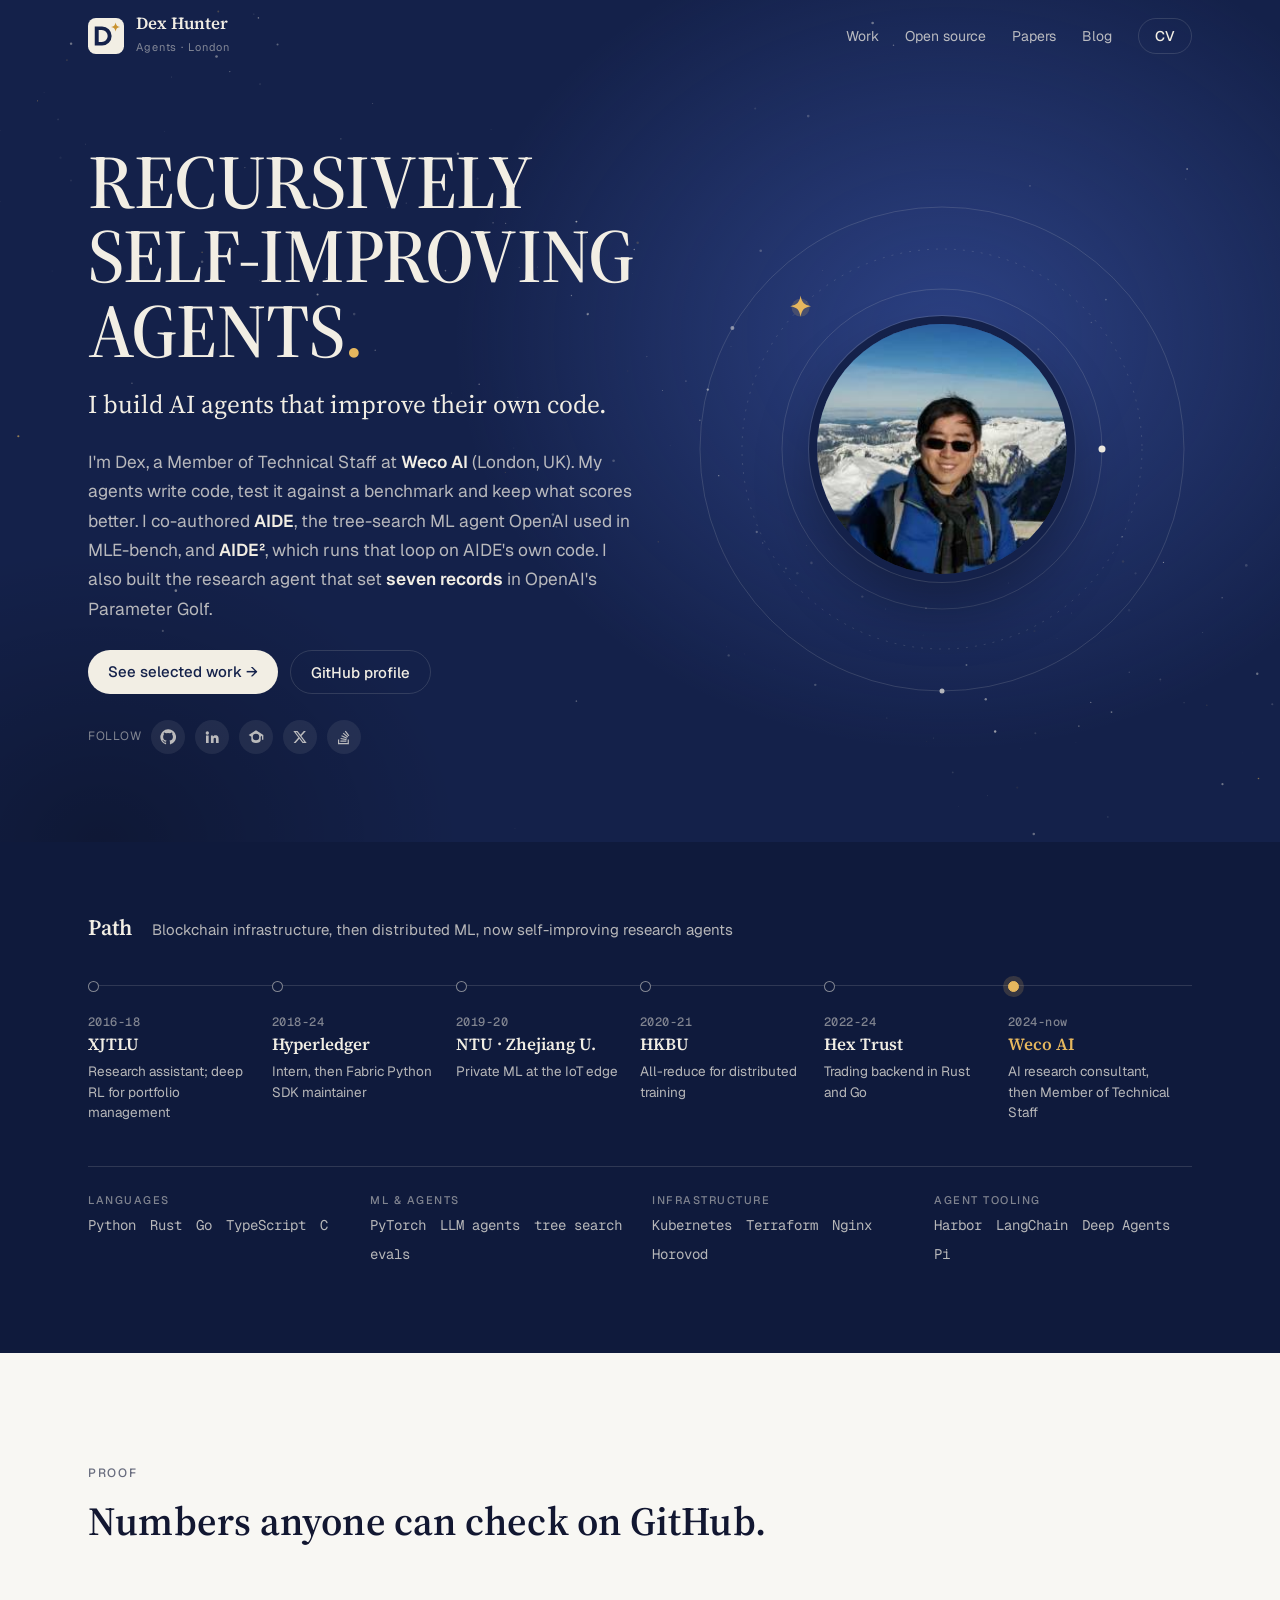
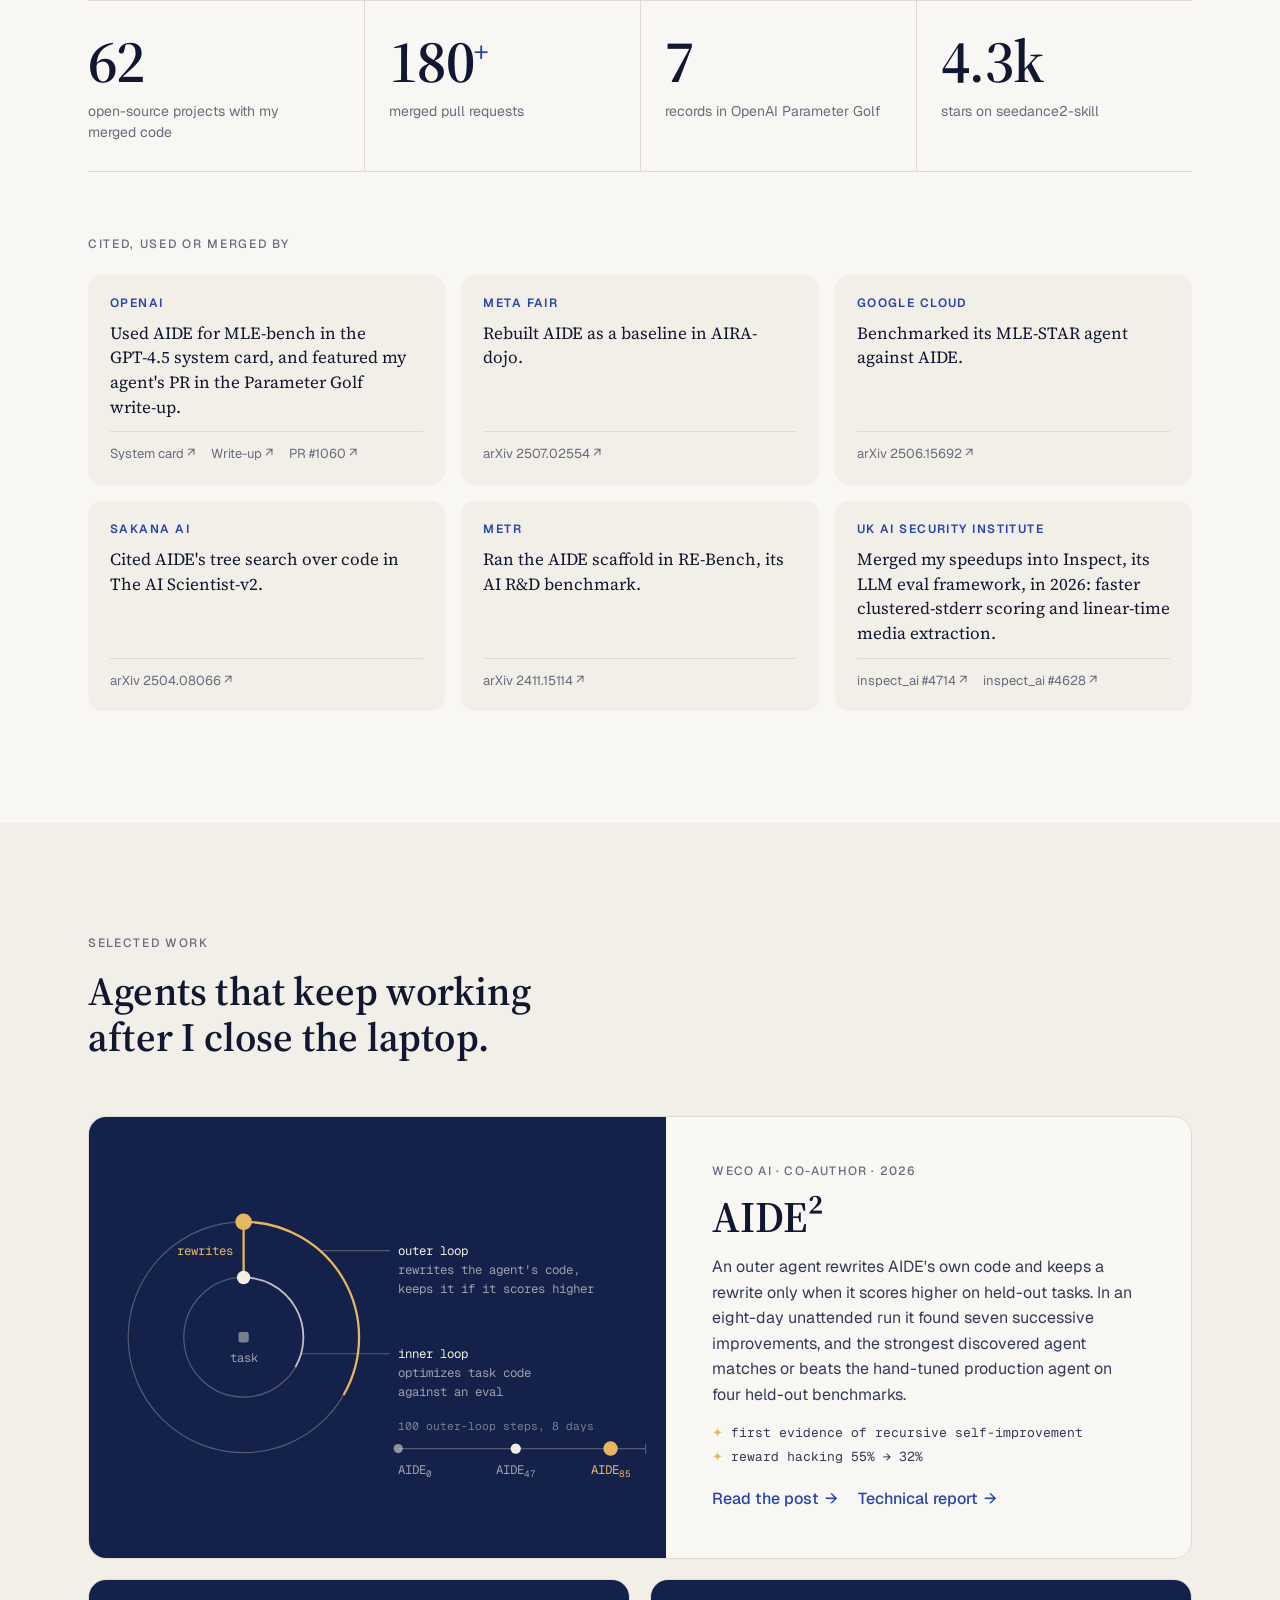
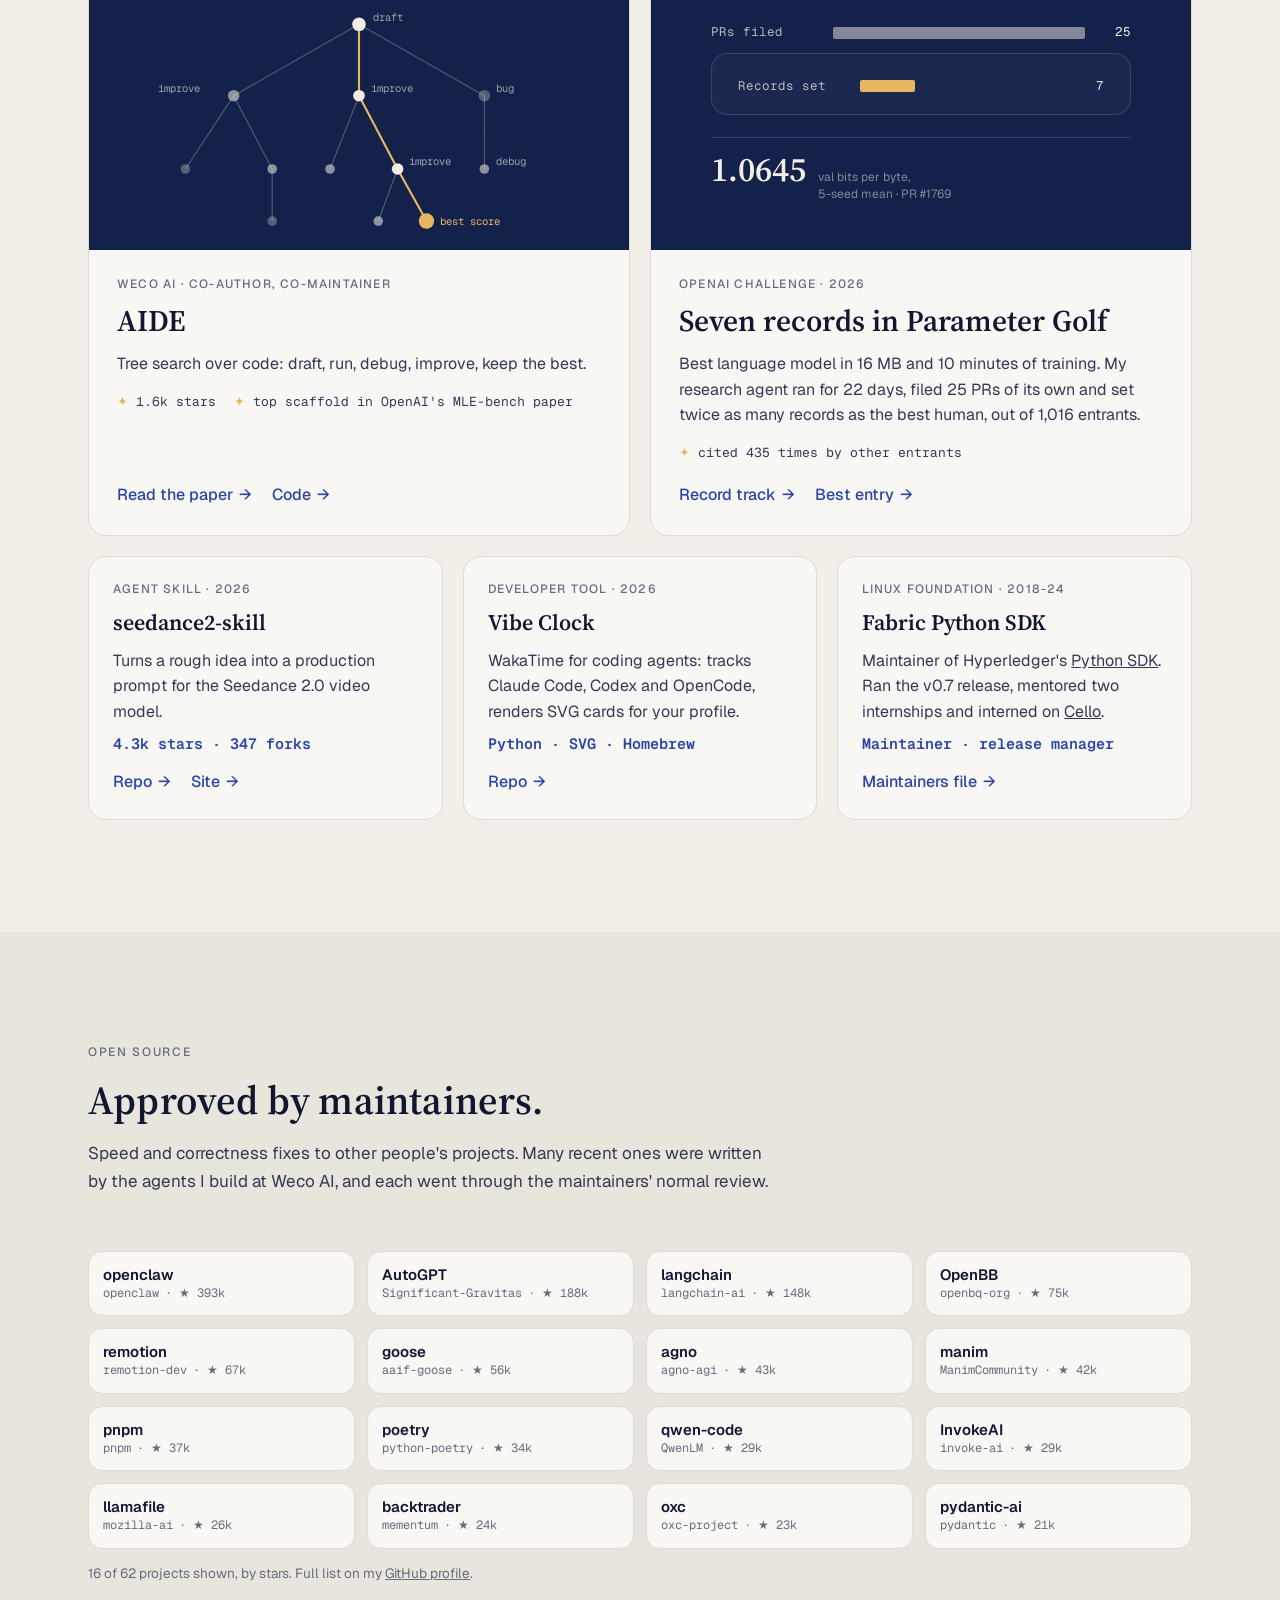
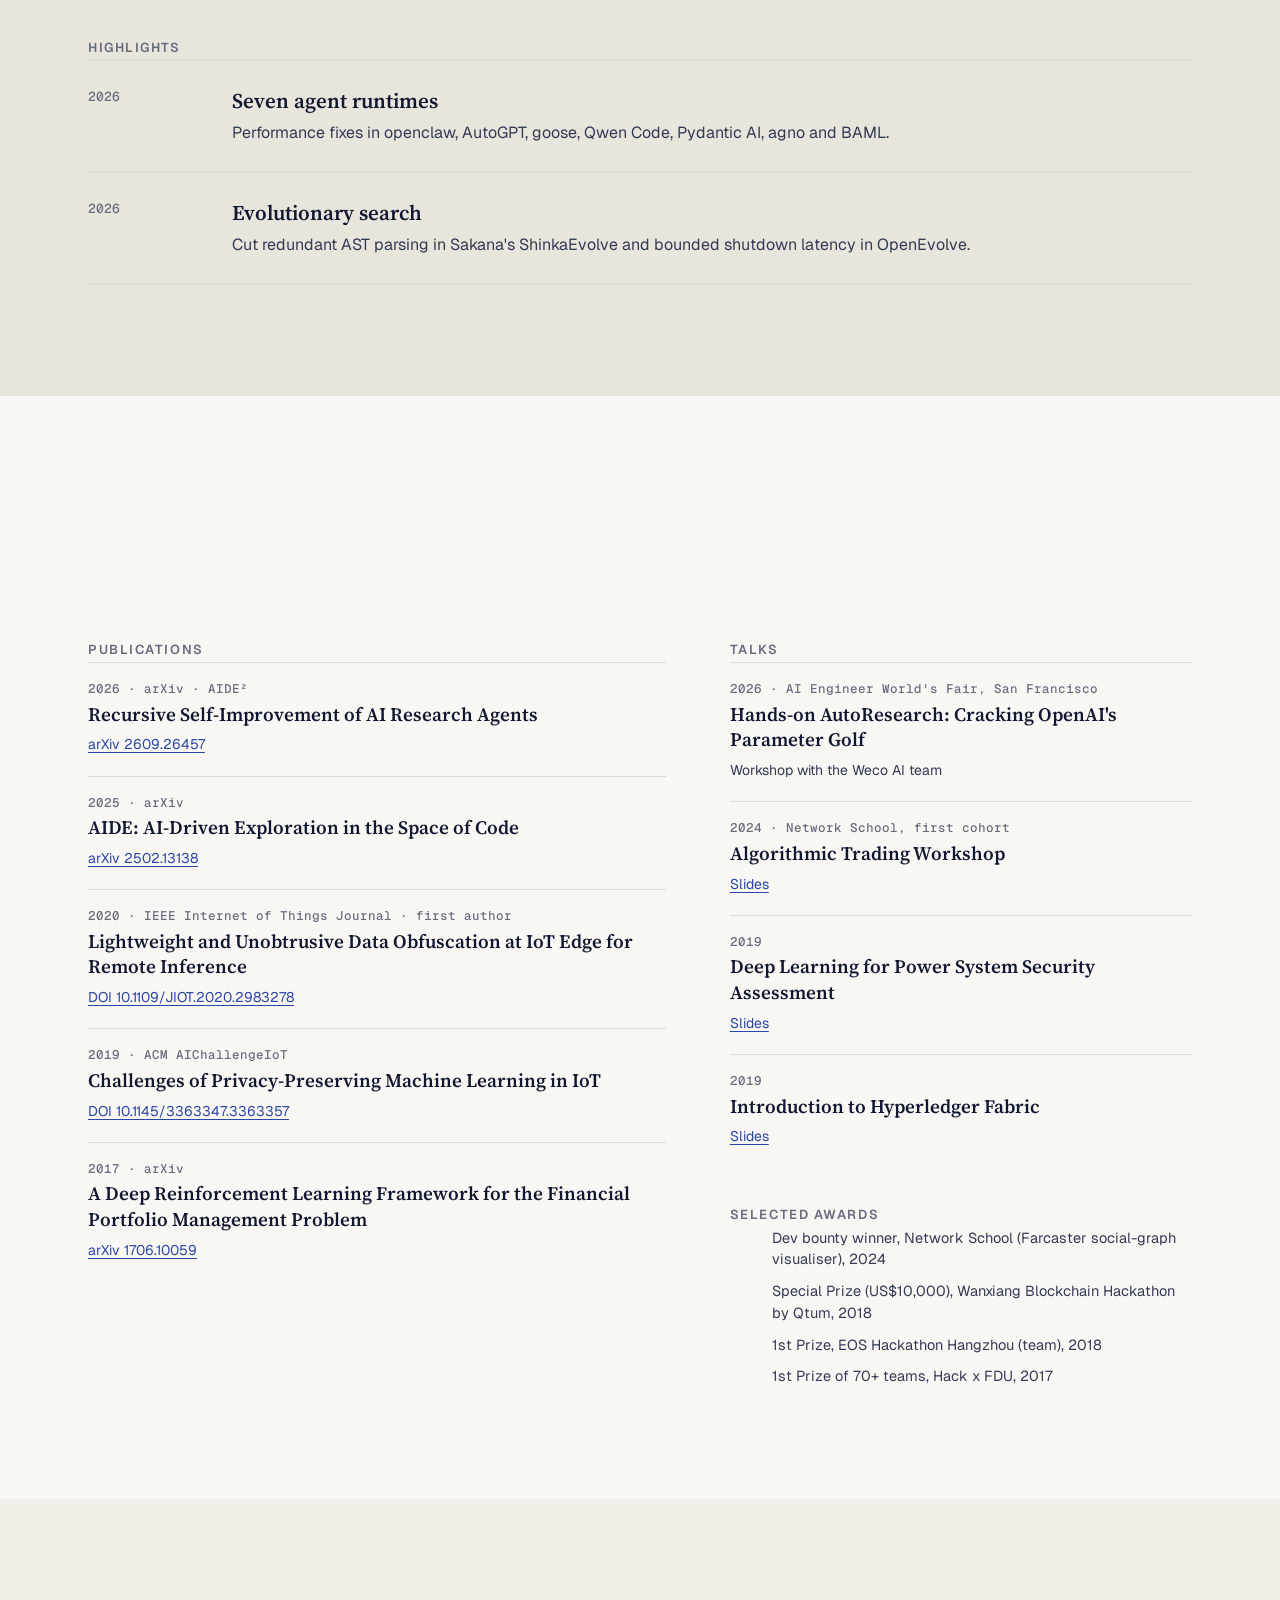
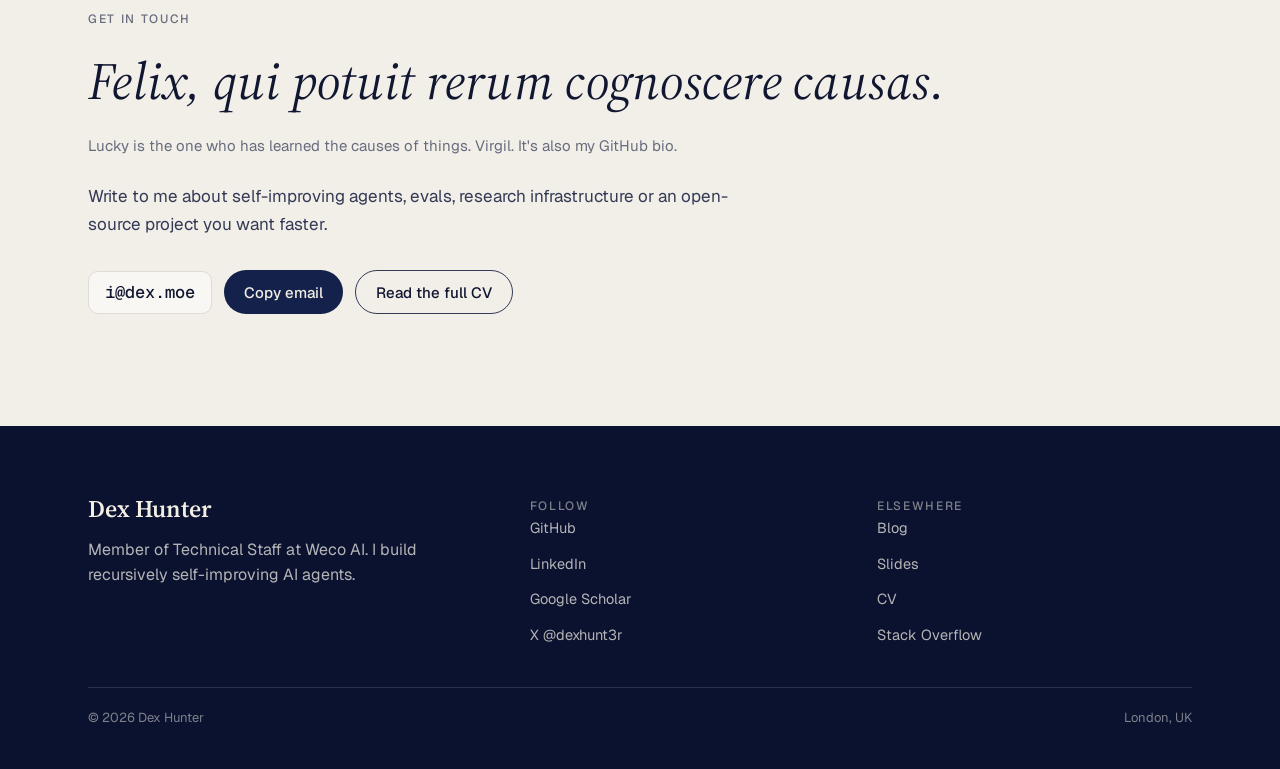
==== commit 1bb9ef59: ":pencil2: retitle to "Recursively self-improving agents." "Optimizing the optimizer" read dated; lea" ====
--- a/index.html
+++ b/index.html
@@ -8,7 +8,7 @@
 <link rel="apple-touch-icon" href="apple-touch-icon.png">
 <meta name="theme-color" content="#14214a">
 <meta property="og:title" content="Dex Hunter">
-<meta property="og:description" content="Optimizing the optimizer. Dex Hunter builds recursively self-improving AI agents at Weco AI in London, UK.">
+<meta property="og:description" content="Recursively self-improving agents. Dex Hunter builds AI agents that improve their own code at Weco AI in London, UK.">
 <meta property="og:image" content="https://avatars.githubusercontent.com/u/6930518?v=4&amp;s=600">
 <title>Dex Hunter</title>
 <meta name="description" content="Dex Hunter builds recursively self-improving AI agents for ML engineering and research at Weco AI in London, UK. Co-author of AIDE and AIDE², open-source contributor to 62 projects.">
@@ -90,7 +90,7 @@
 .hero-copy{display:grid;gap:26px;min-width:0}
 .hero .kicker{display:flex;align-items:center;gap:12px;font-size:13px;color:var(--on-ai-3);letter-spacing:.04em}
 .hero .kicker::before{content:"";width:28px;height:1px;background:var(--on-ai-3)}
-.hero h1{font-size:clamp(46px,7.2vw,92px);line-height:.98;letter-spacing:-.01em;text-transform:uppercase;font-weight:600}
+.hero h1{font-size:clamp(36px,6.2vw,76px);line-height:.98;letter-spacing:-.01em;text-transform:uppercase;font-weight:600}
 .hero h1>span{display:block}
 .hero h1 .dot{color:var(--star)}
 .hero p{margin:0;font-size:clamp(16px,1.35vw,18px);line-height:1.7;color:var(--on-ai-2);max-width:56ch}
@@ -371,8 +371,8 @@
   <canvas id="sky" aria-hidden="true"></canvas>
   <div class="wrap">
     <div class="hero-copy">
-      <h1 id="h-hero"><span>Optimizing</span><span>the</span><span>optimizer<span class="dot">.</span></span></h1>
-      <p class="sub">I build recursively <span class="nw">self-improving</span> AI agents.</p>
+      <h1 id="h-hero"><span>Recursively</span><span class="nw">self-improving</span><span>agents<span class="dot">.</span></span></h1>
+      <p class="sub">I build AI agents that improve their own code.</p>
       <p>I'm Dex, a Member of Technical Staff at <b>Weco AI</b> (London, UK). My agents write code, test it against a benchmark and keep what scores better. I co-authored <b>AIDE</b>, the tree-search ML agent OpenAI used in MLE-bench, and <b>AIDE²</b>, which runs that loop on AIDE's own code. I also built the research agent that set <b>seven records</b> in OpenAI's Parameter Golf.</p>
       <div class="cta">
         <a class="pill solid" href="#work">See selected work →</a>
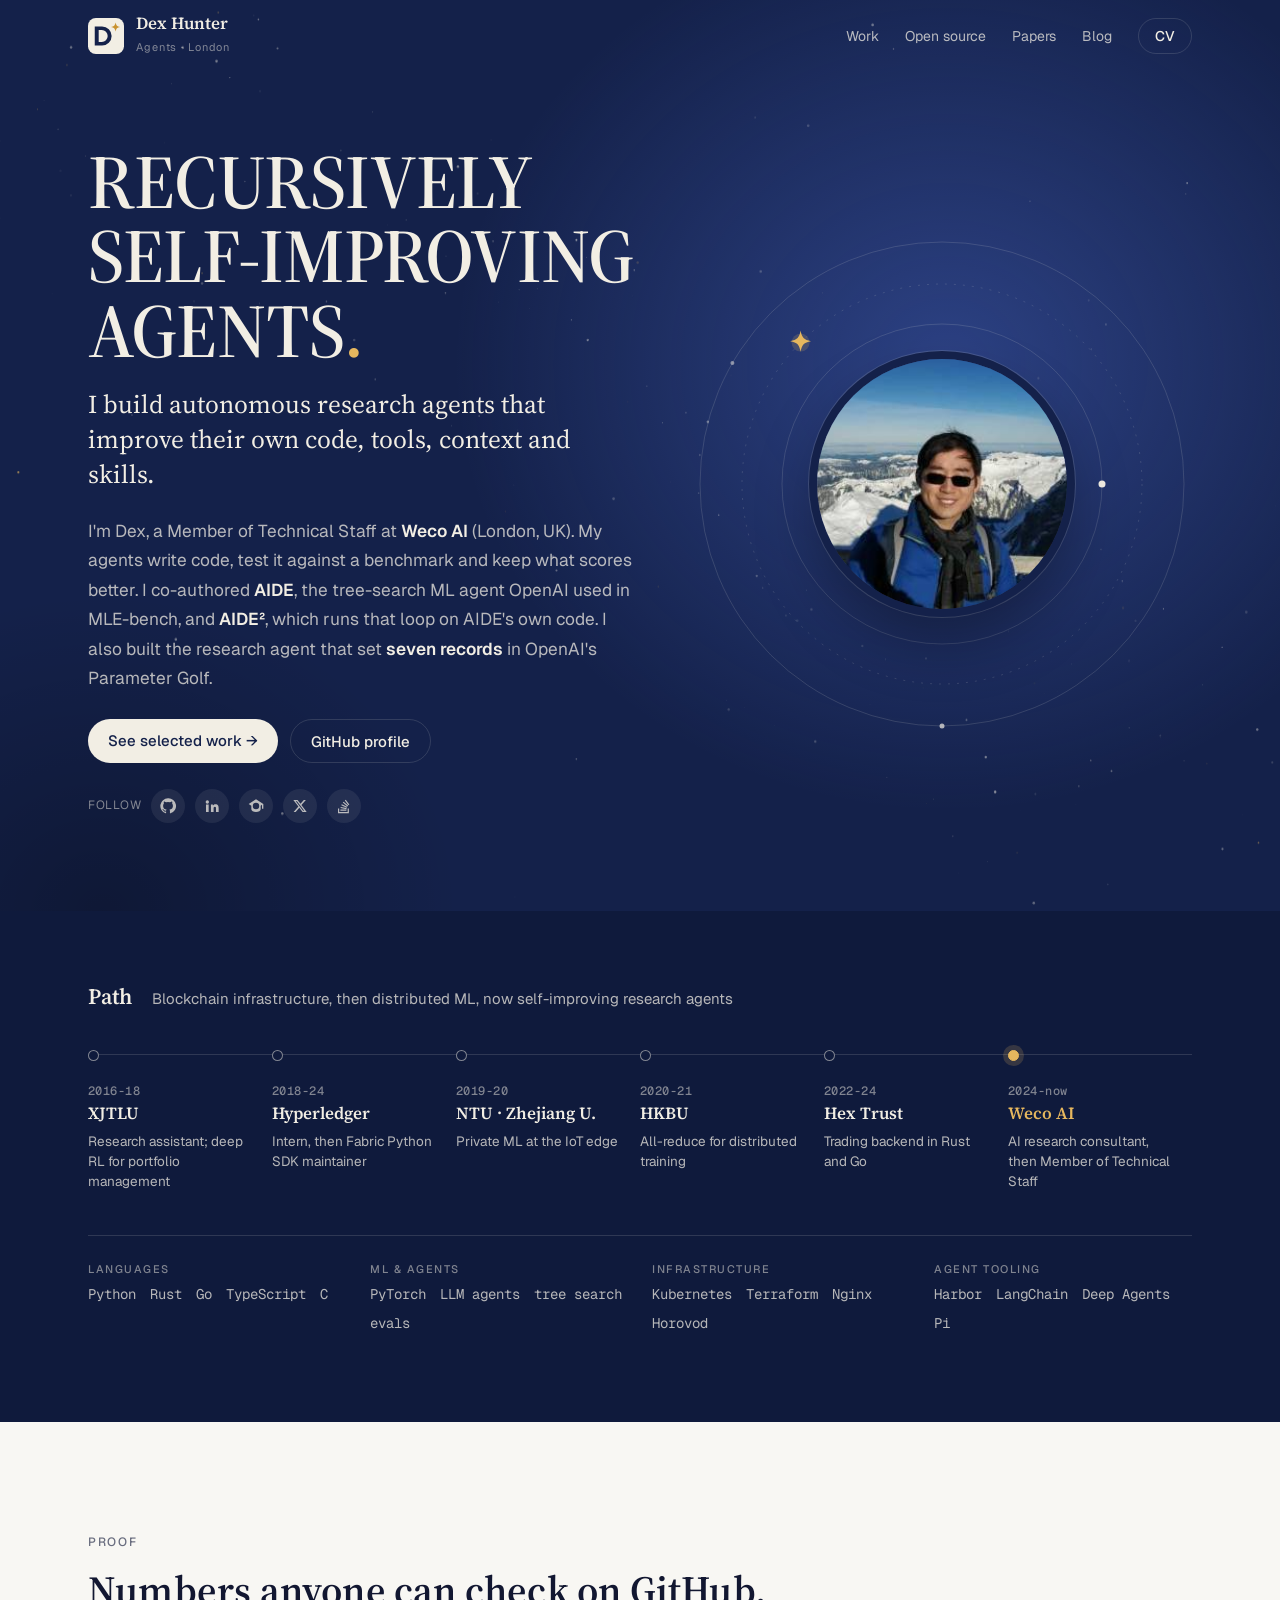
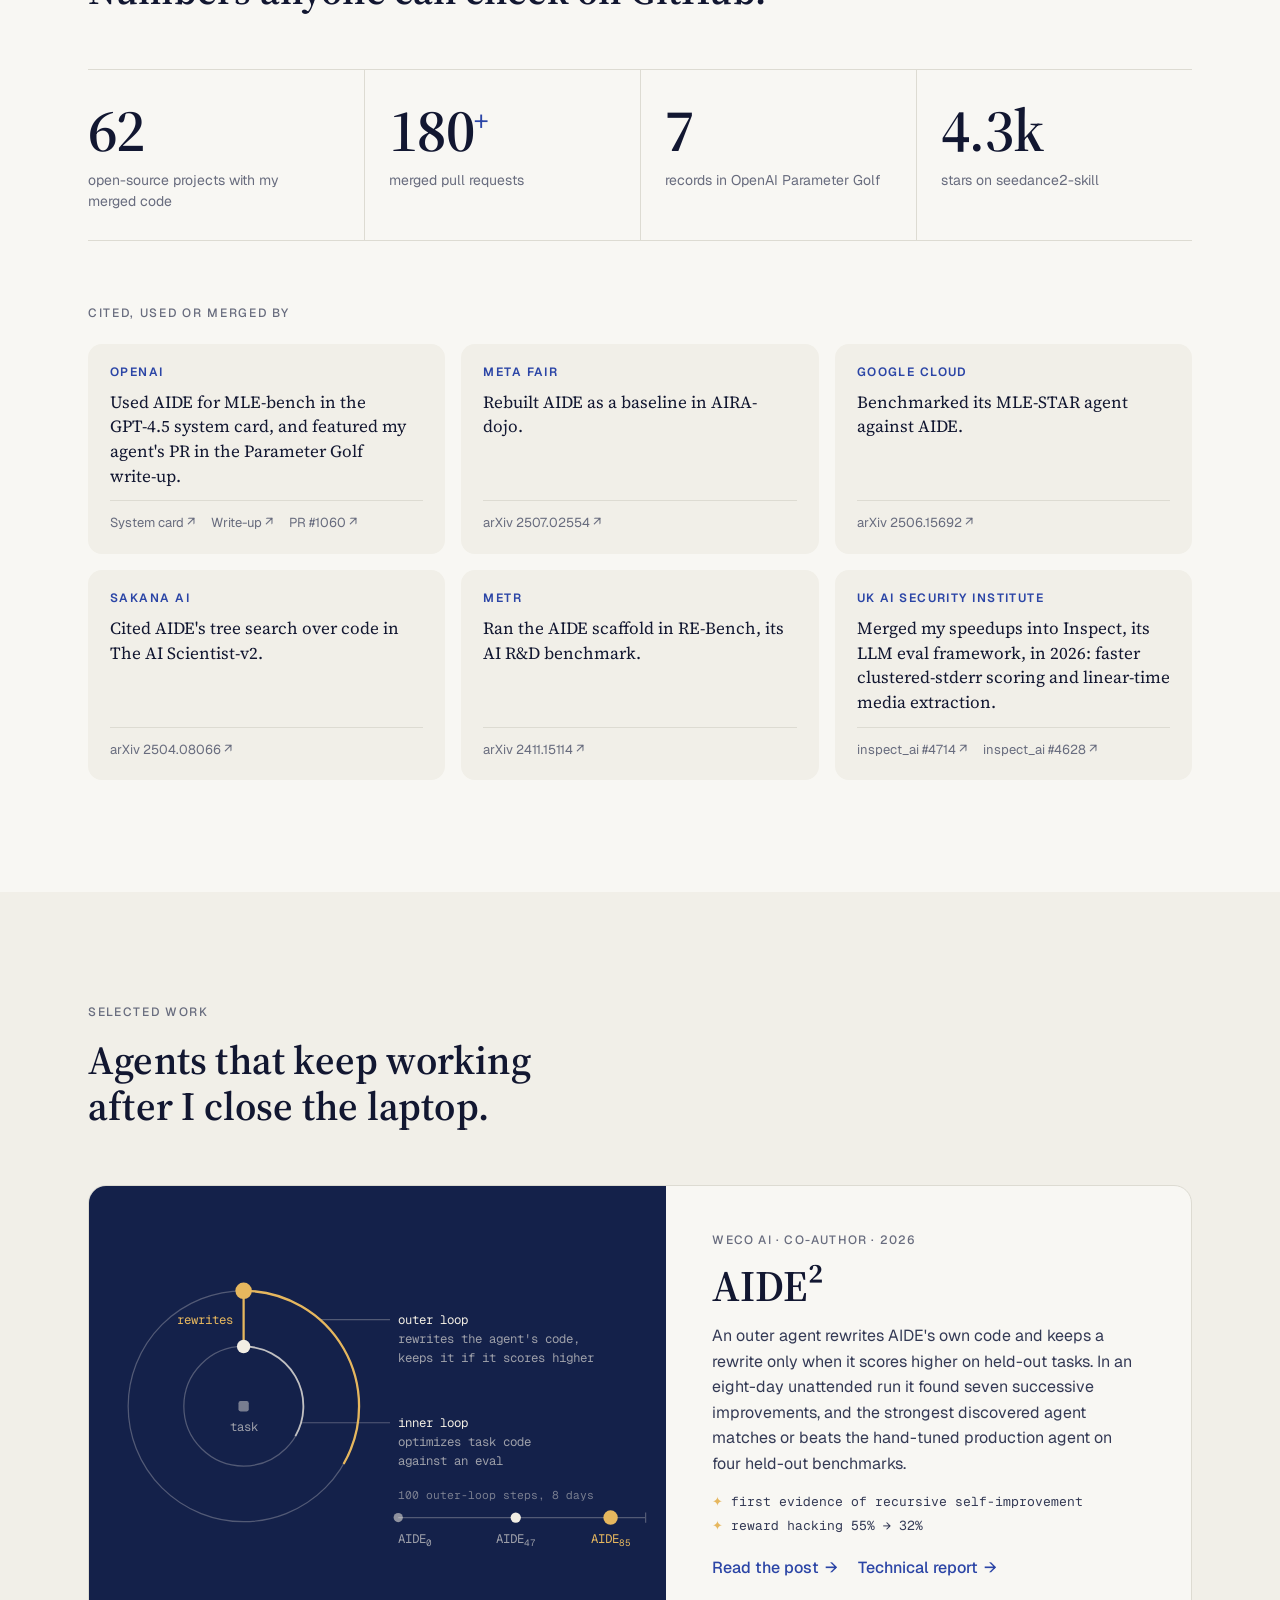
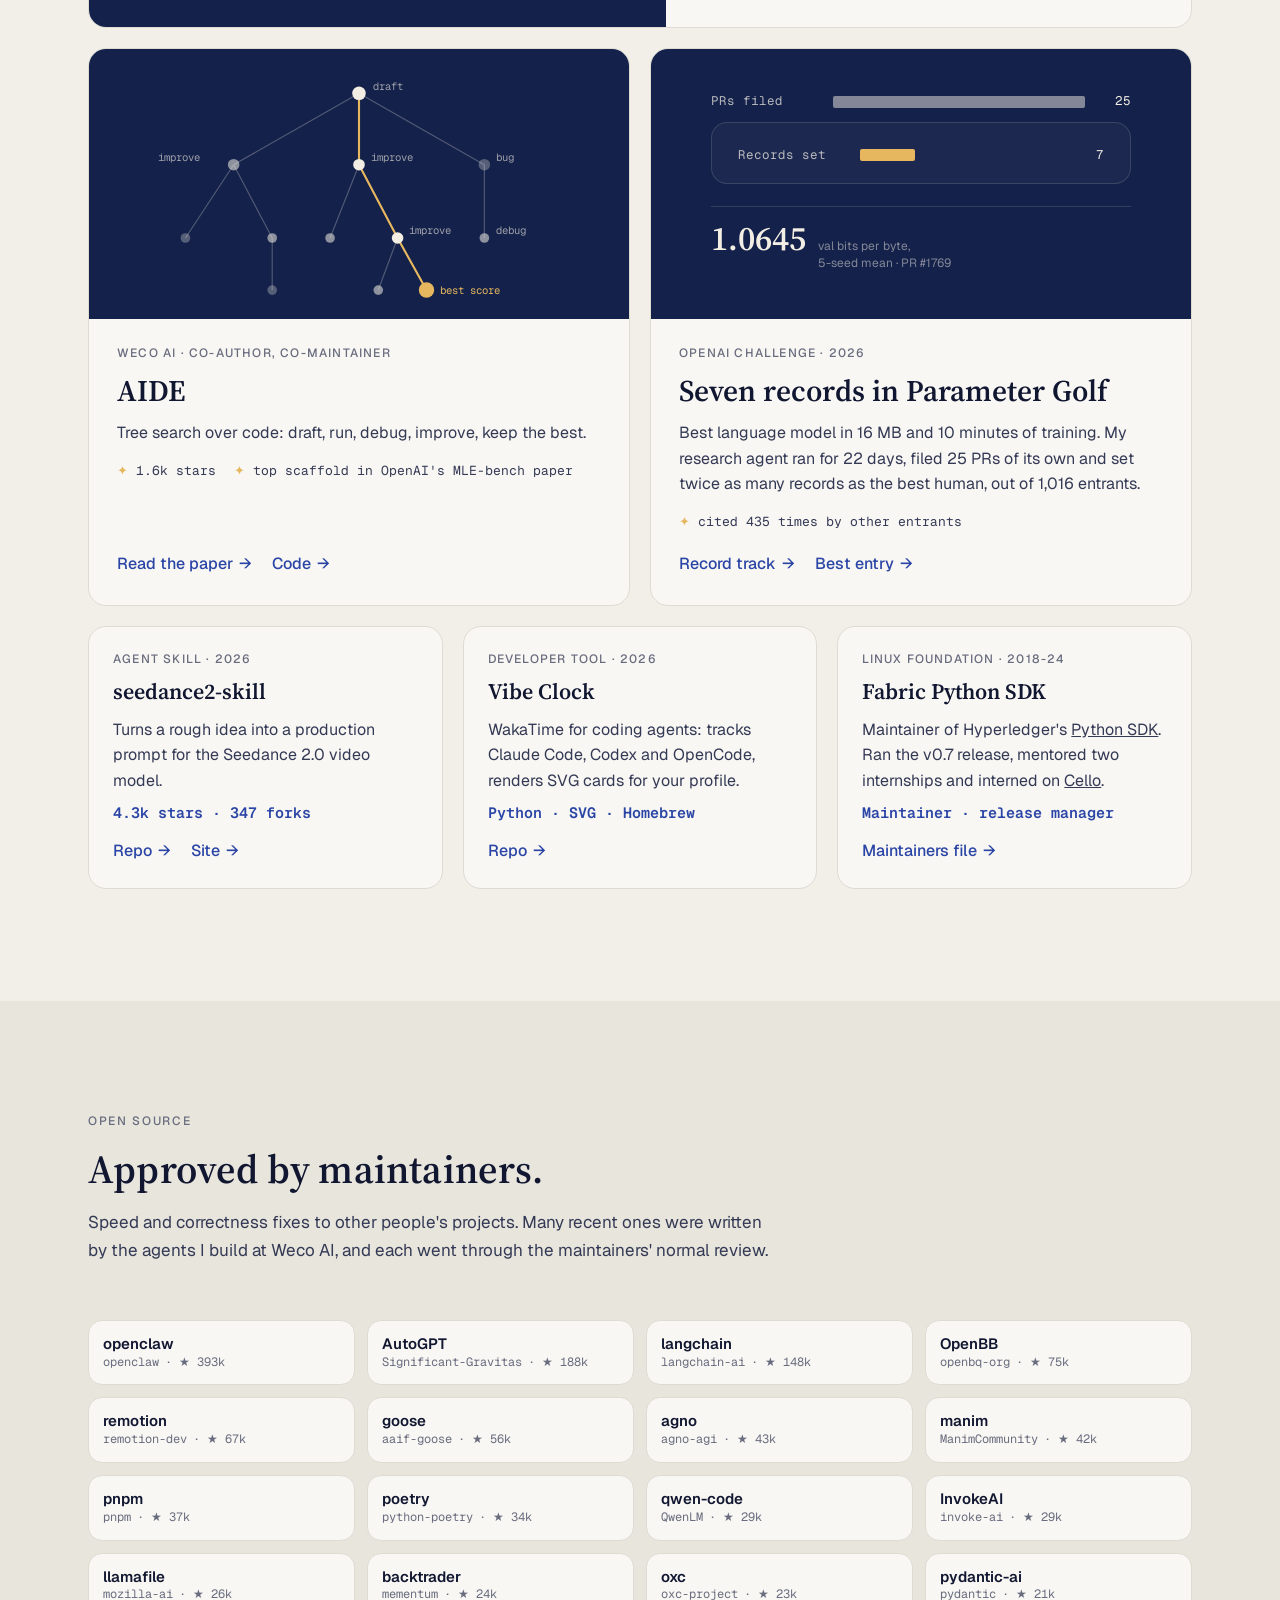
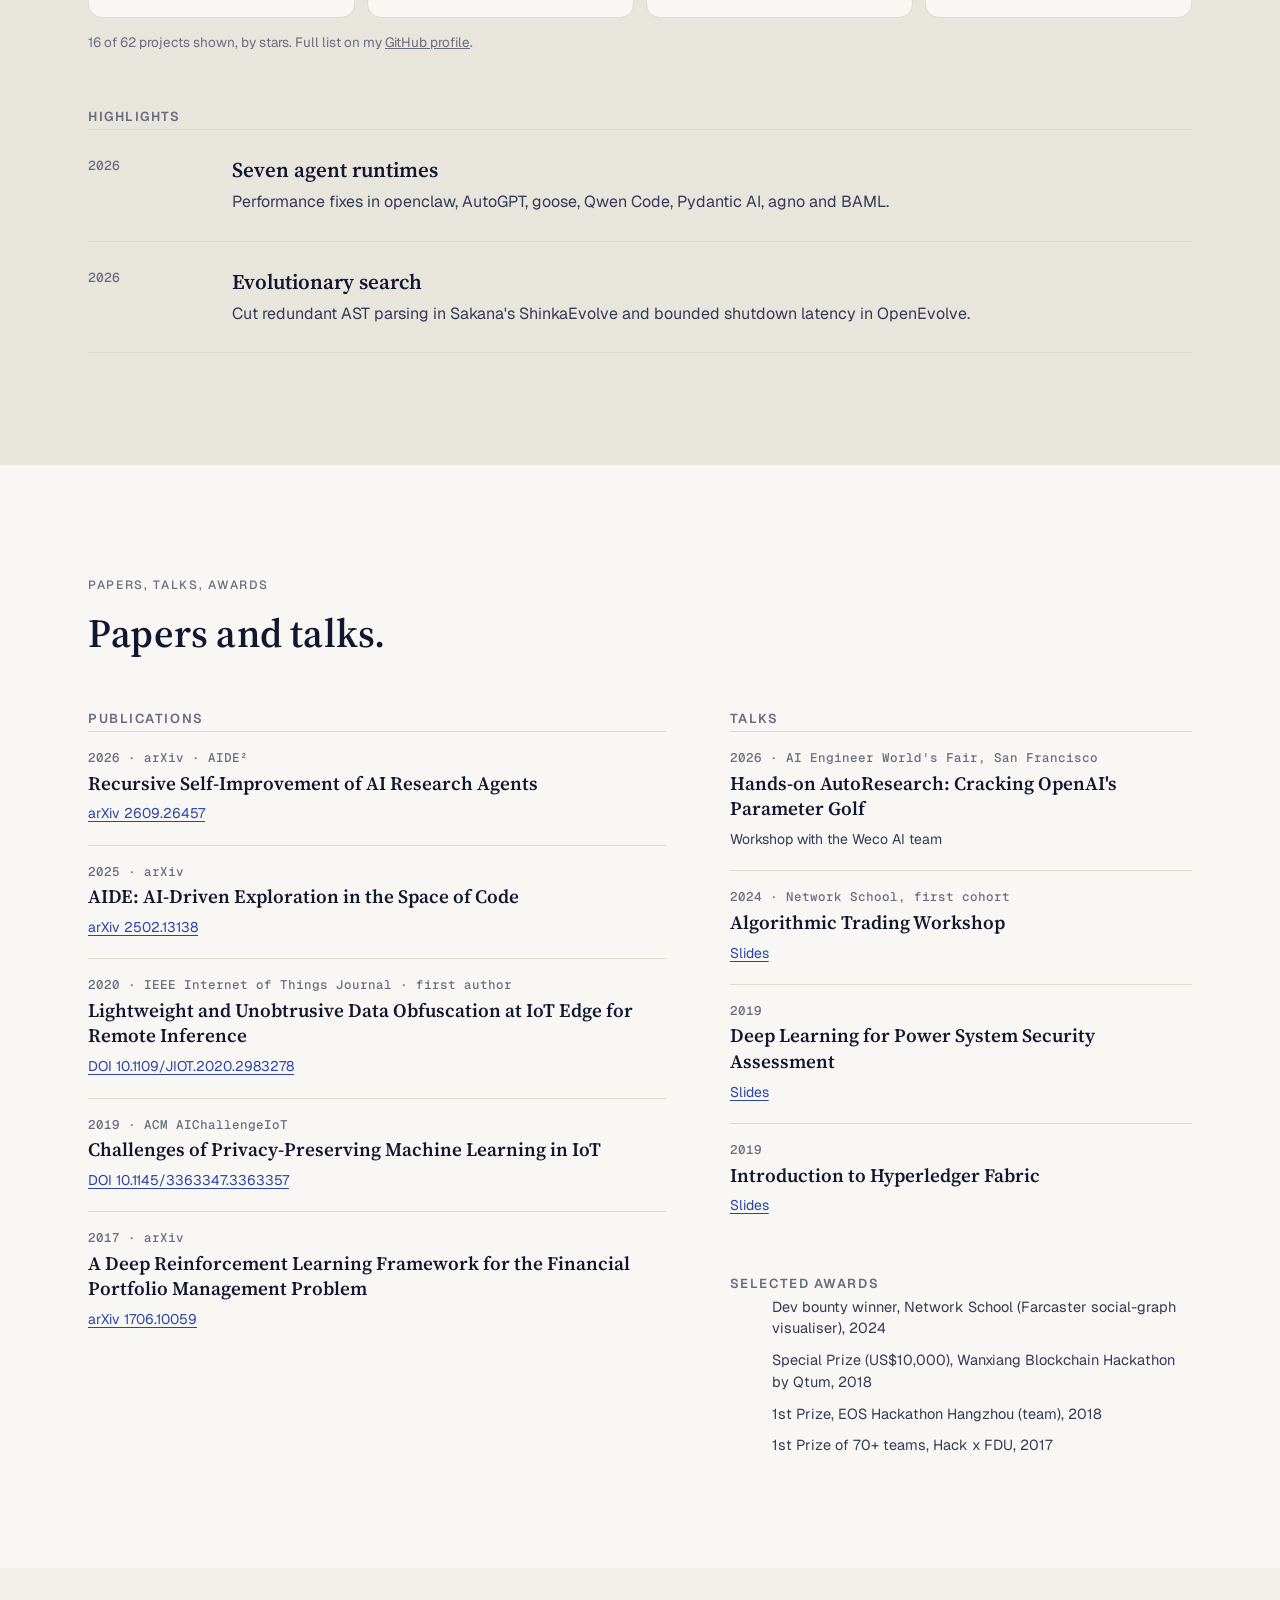
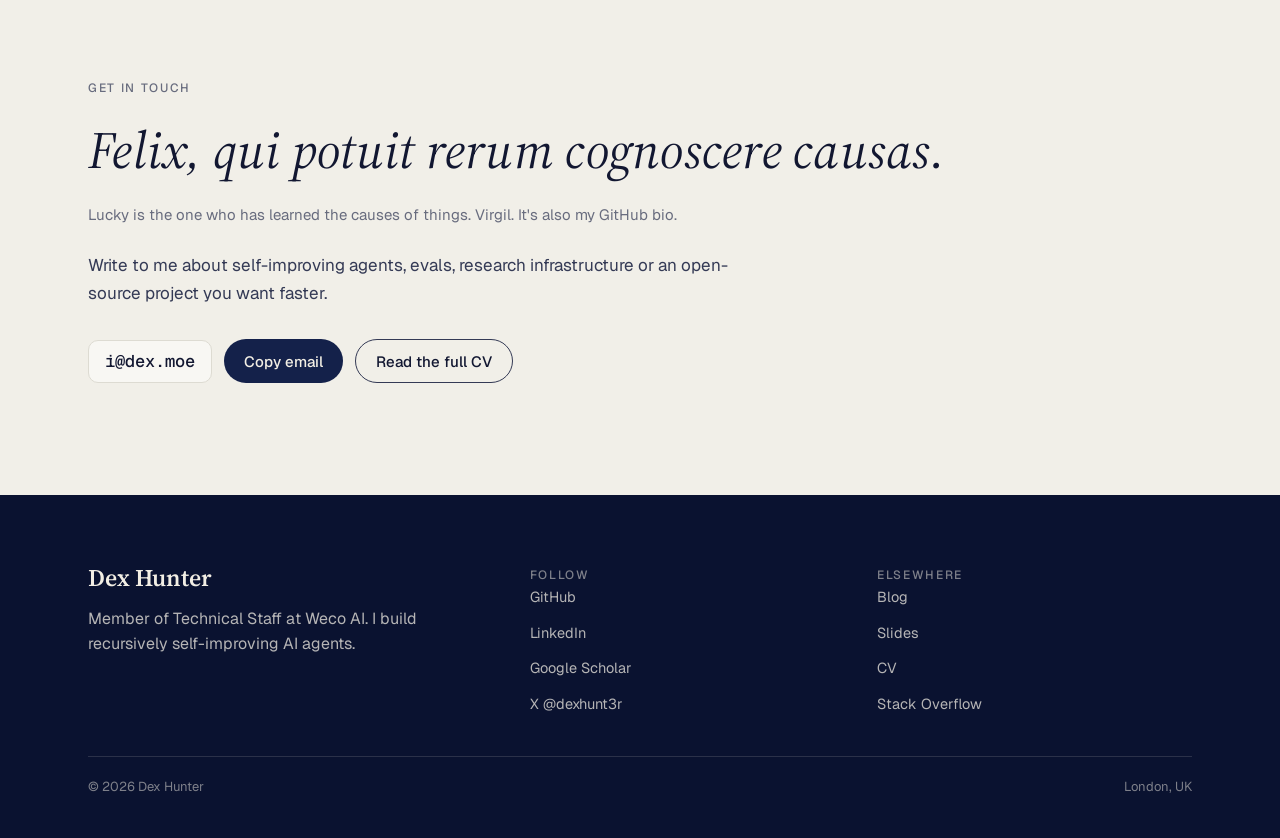
==== commit 642444a0: ":pencil2: subline: autonomous research agents that improve their code, tools, context and skills Co-" ====
--- a/index.html
+++ b/index.html
@@ -8,7 +8,7 @@
 <link rel="apple-touch-icon" href="apple-touch-icon.png">
 <meta name="theme-color" content="#14214a">
 <meta property="og:title" content="Dex Hunter">
-<meta property="og:description" content="Recursively self-improving agents. Dex Hunter builds AI agents that improve their own code at Weco AI in London, UK.">
+<meta property="og:description" content="Recursively self-improving agents. Dex Hunter builds autonomous research agents that improve their own code, tools, context and skills at Weco AI in London, UK.">
 <meta property="og:image" content="https://avatars.githubusercontent.com/u/6930518?v=4&amp;s=600">
 <title>Dex Hunter</title>
 <meta name="description" content="Dex Hunter builds recursively self-improving AI agents for ML engineering and research at Weco AI in London, UK. Co-author of AIDE and AIDE², open-source contributor to 62 projects.">
@@ -372,7 +372,7 @@
   <div class="wrap">
     <div class="hero-copy">
       <h1 id="h-hero"><span>Recursively</span><span class="nw">self-improving</span><span>agents<span class="dot">.</span></span></h1>
-      <p class="sub">I build AI agents that improve their own code.</p>
+      <p class="sub">I build autonomous research agents that improve their own code, tools, context and skills.</p>
       <p>I'm Dex, a Member of Technical Staff at <b>Weco AI</b> (London, UK). My agents write code, test it against a benchmark and keep what scores better. I co-authored <b>AIDE</b>, the tree-search ML agent OpenAI used in MLE-bench, and <b>AIDE²</b>, which runs that loop on AIDE's own code. I also built the research agent that set <b>seven records</b> in OpenAI's Parameter Golf.</p>
       <div class="cta">
         <a class="pill solid" href="#work">See selected work →</a>
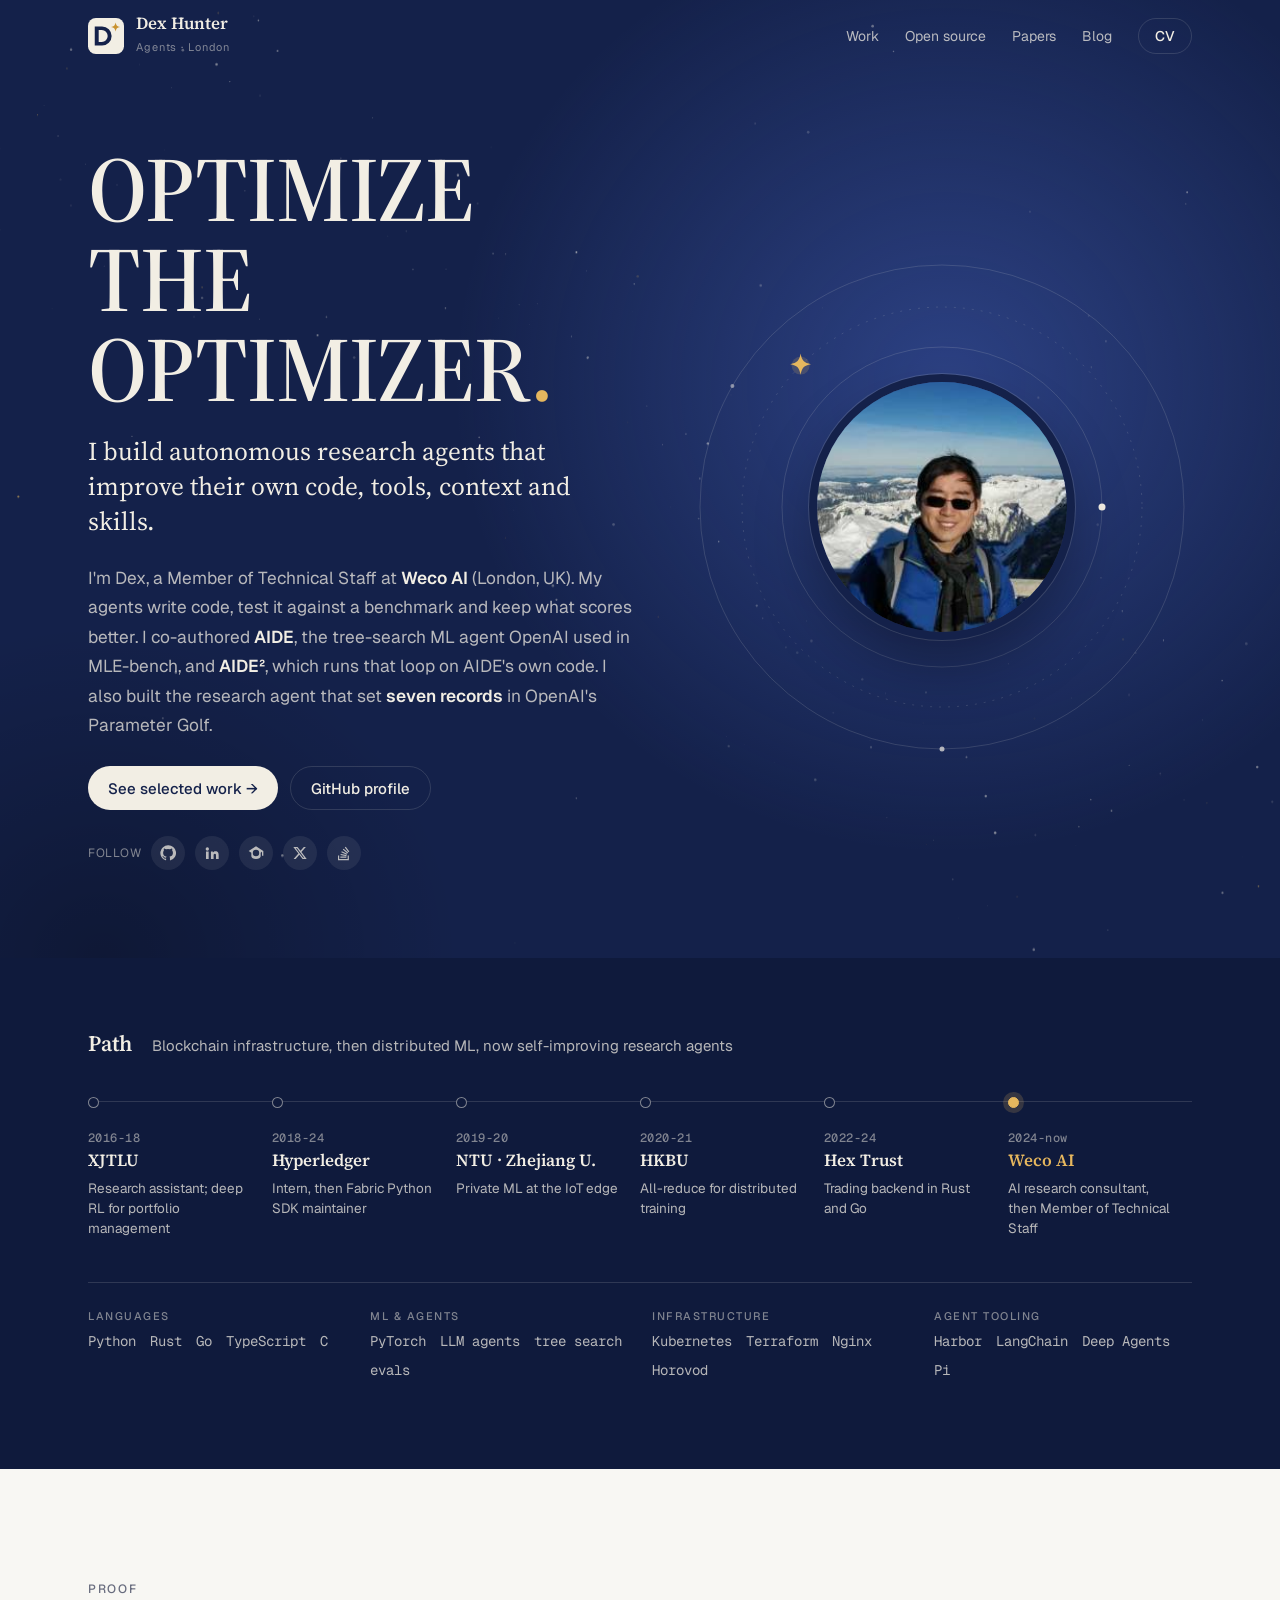
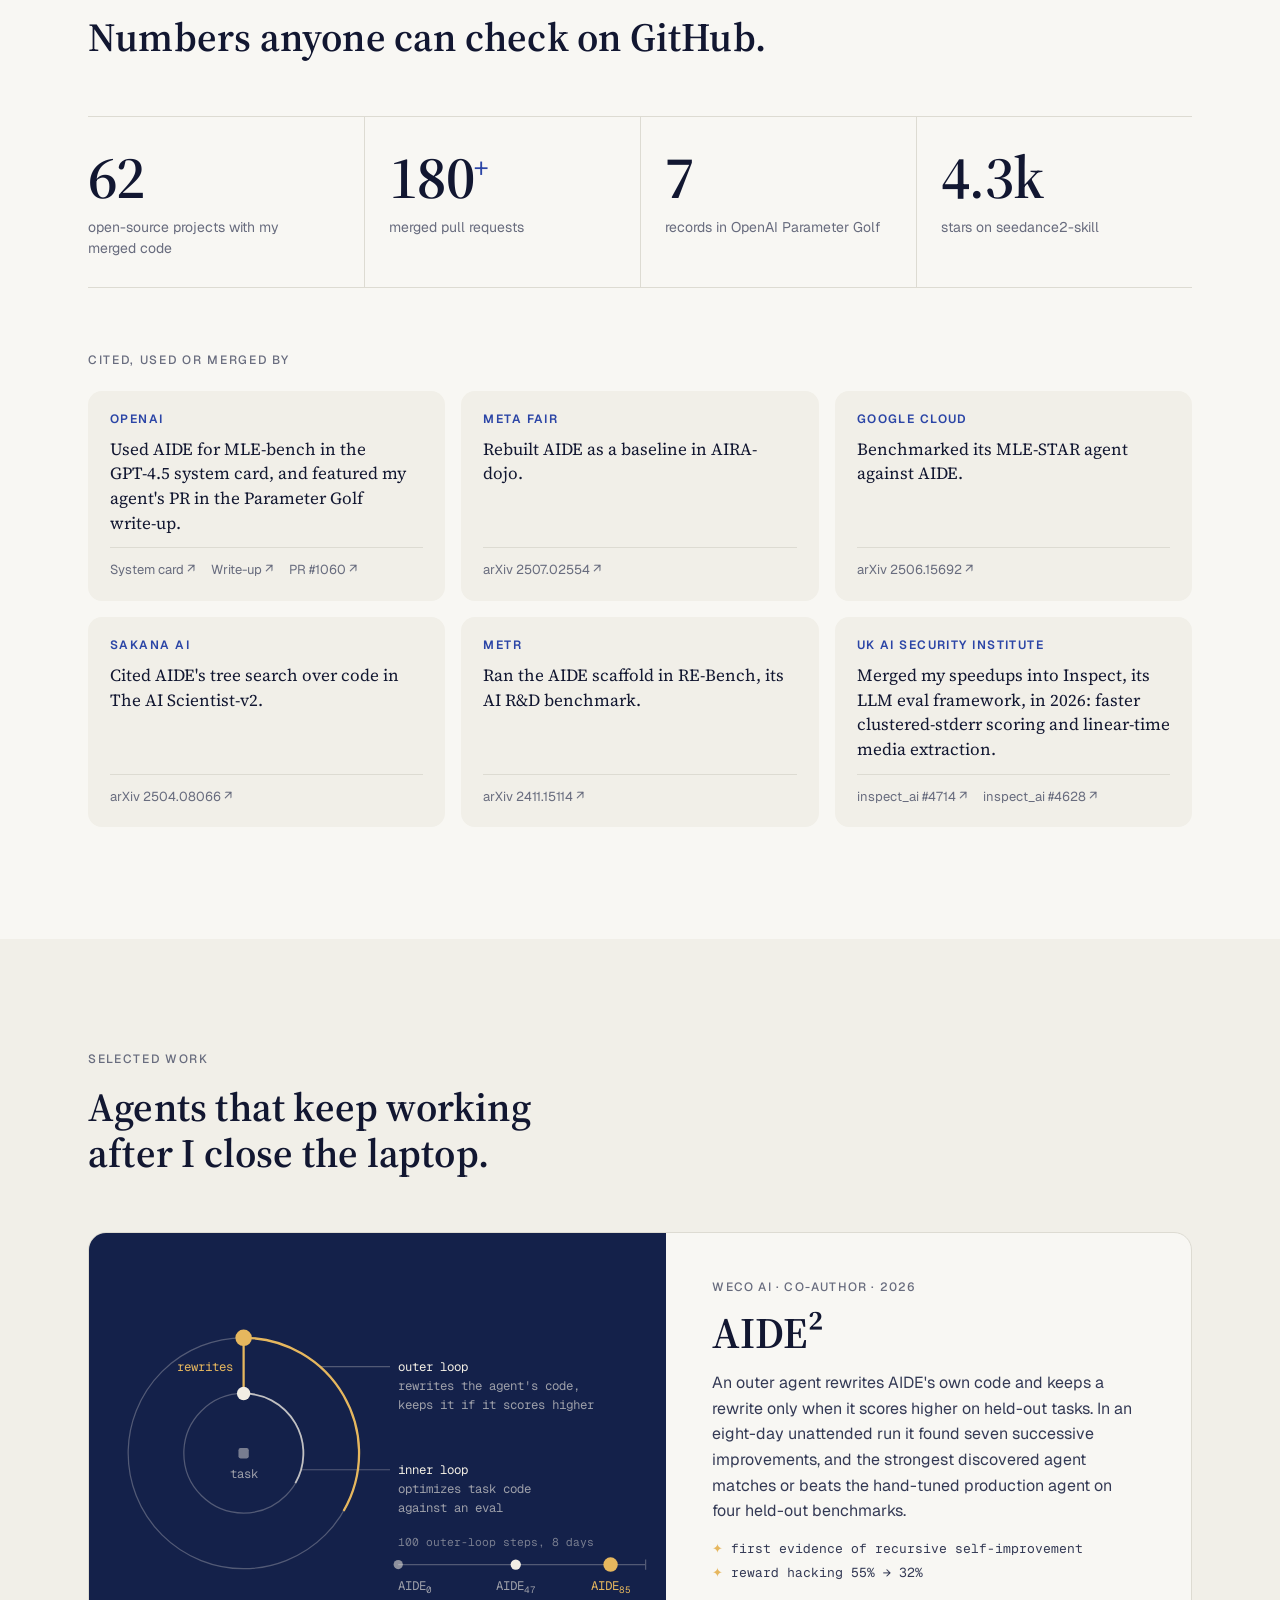
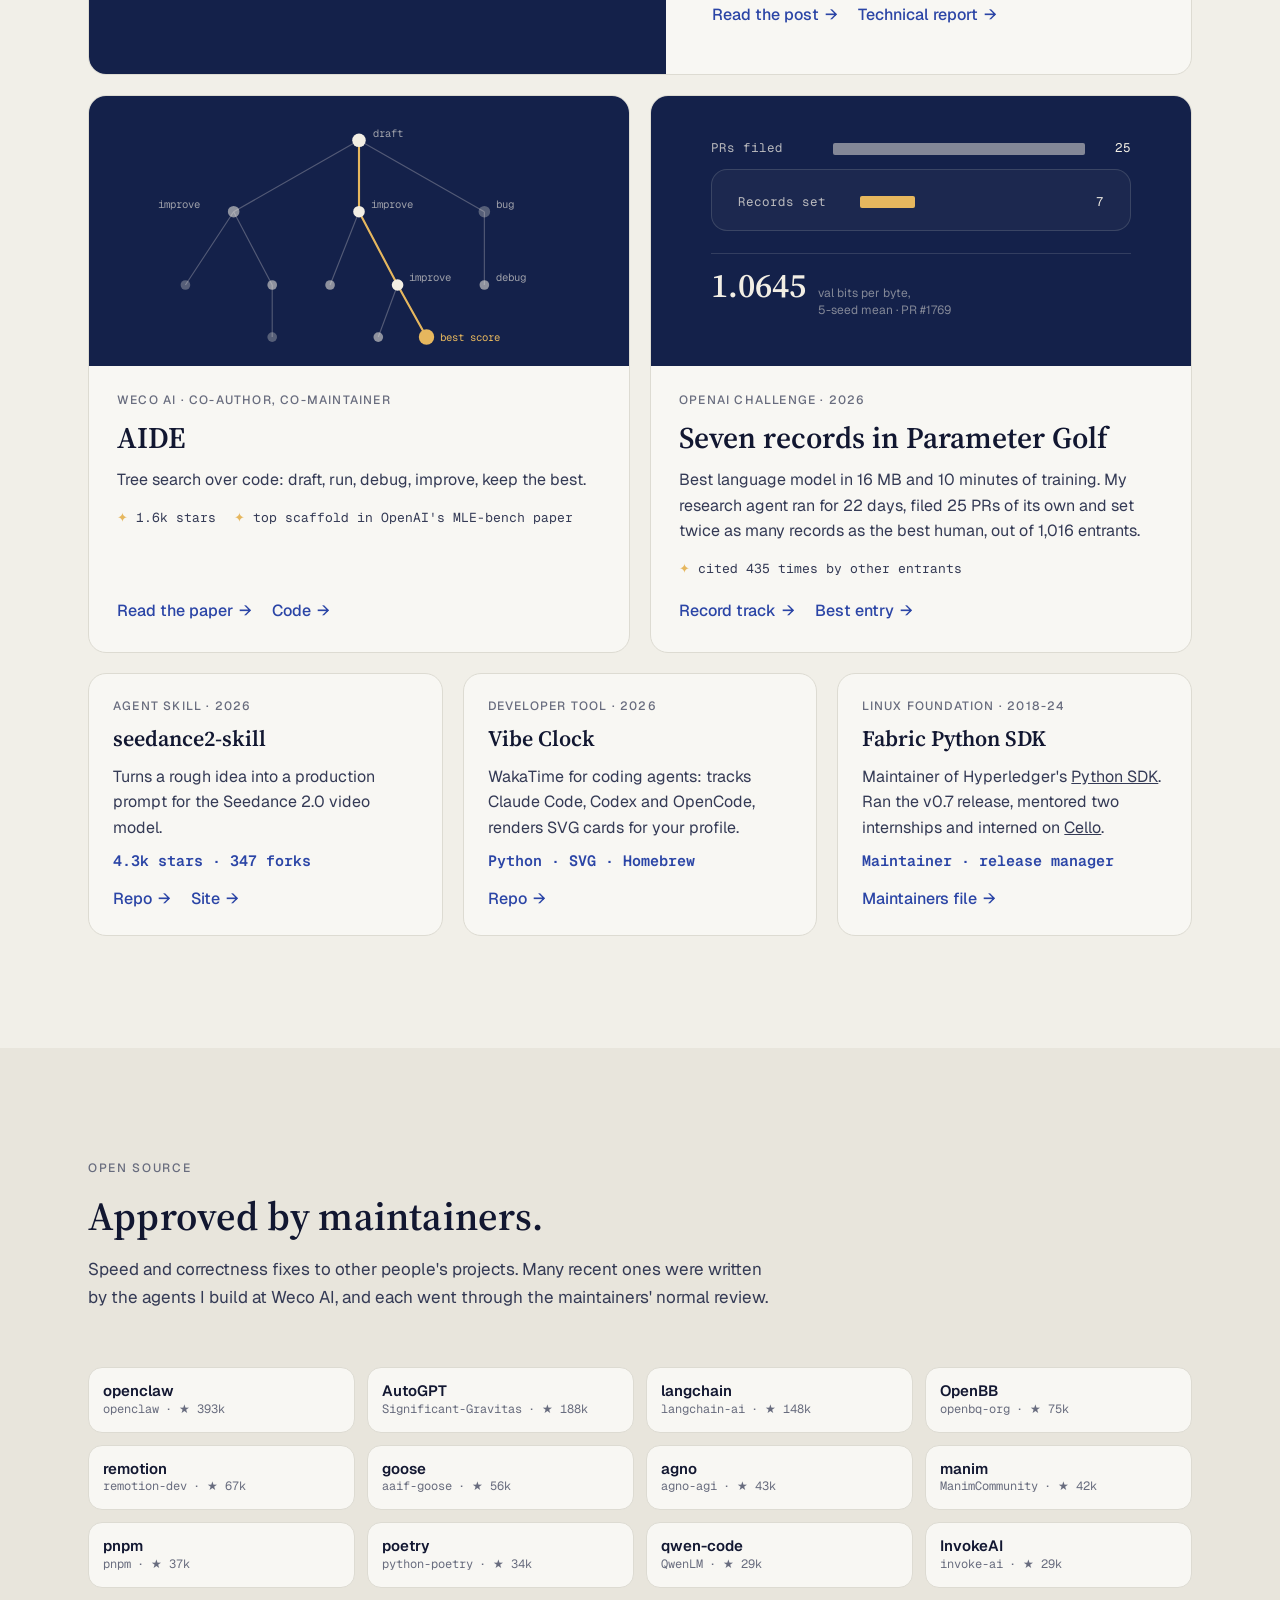
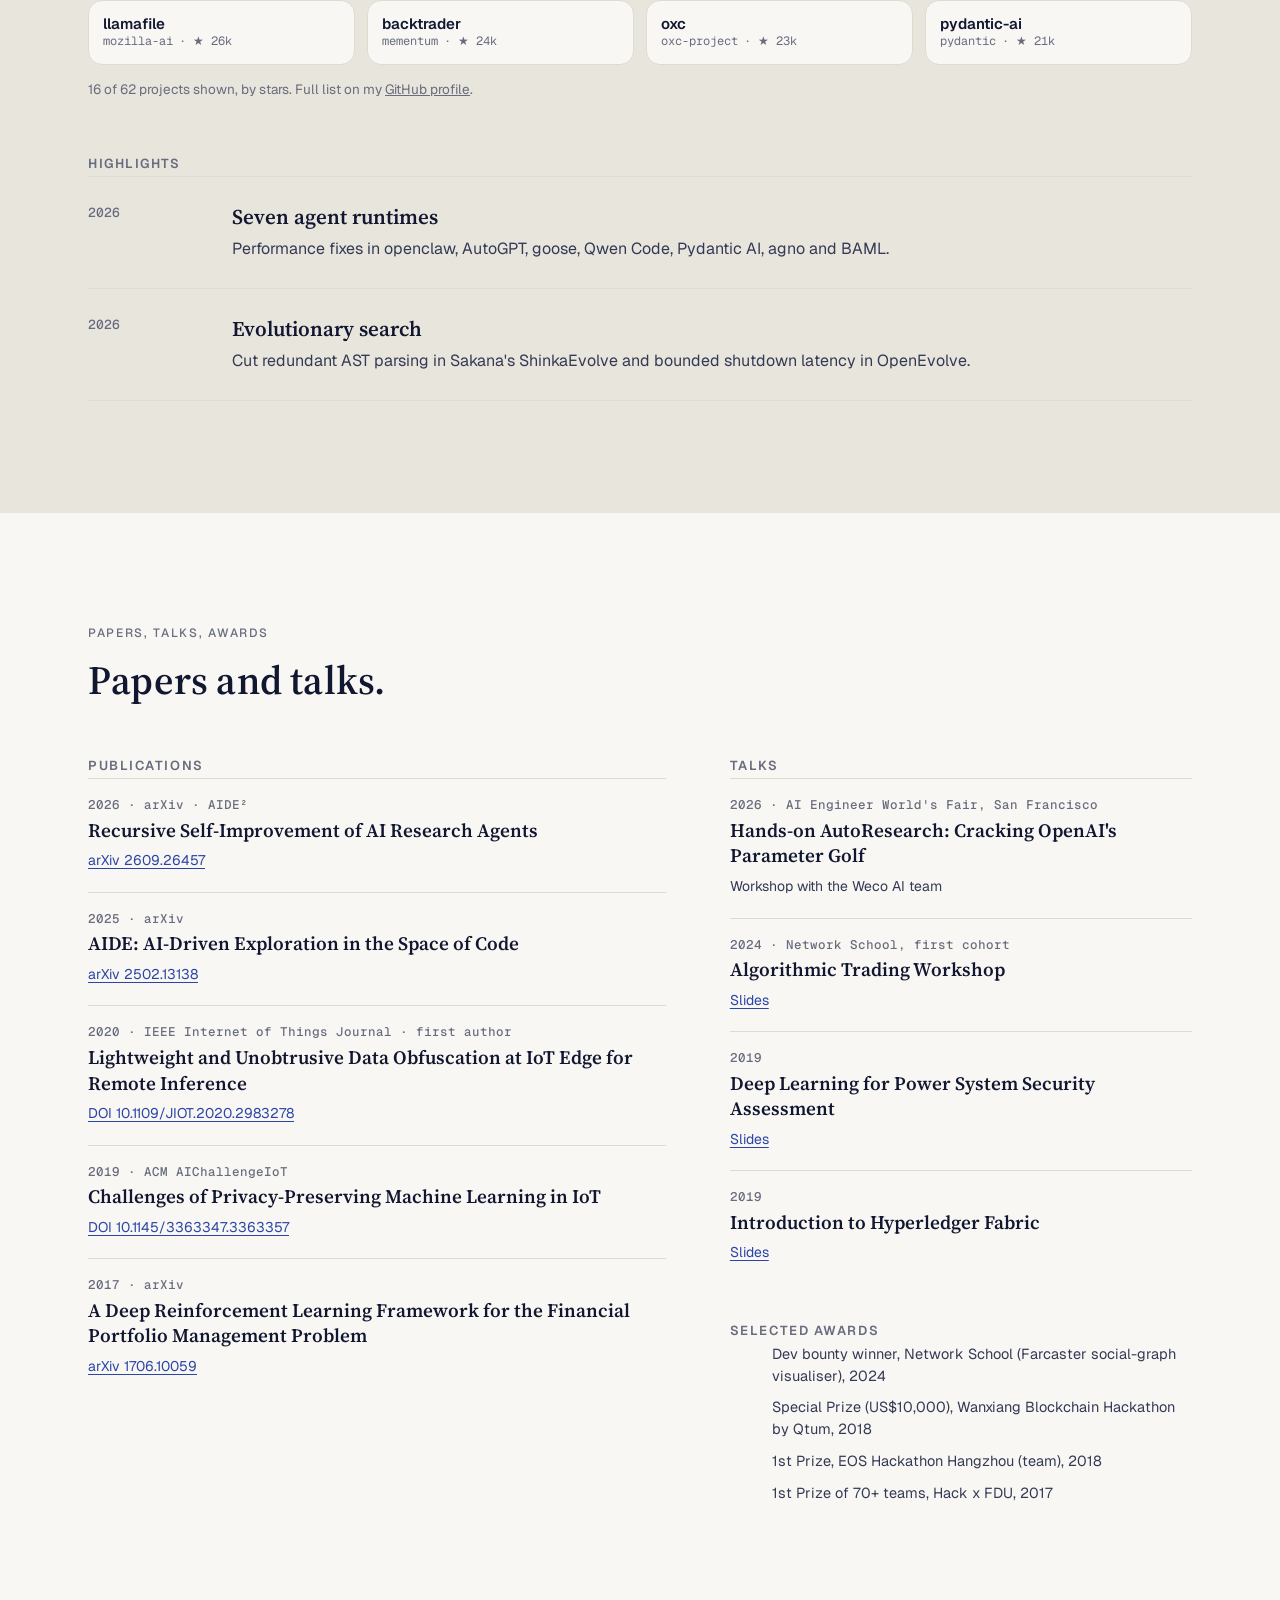
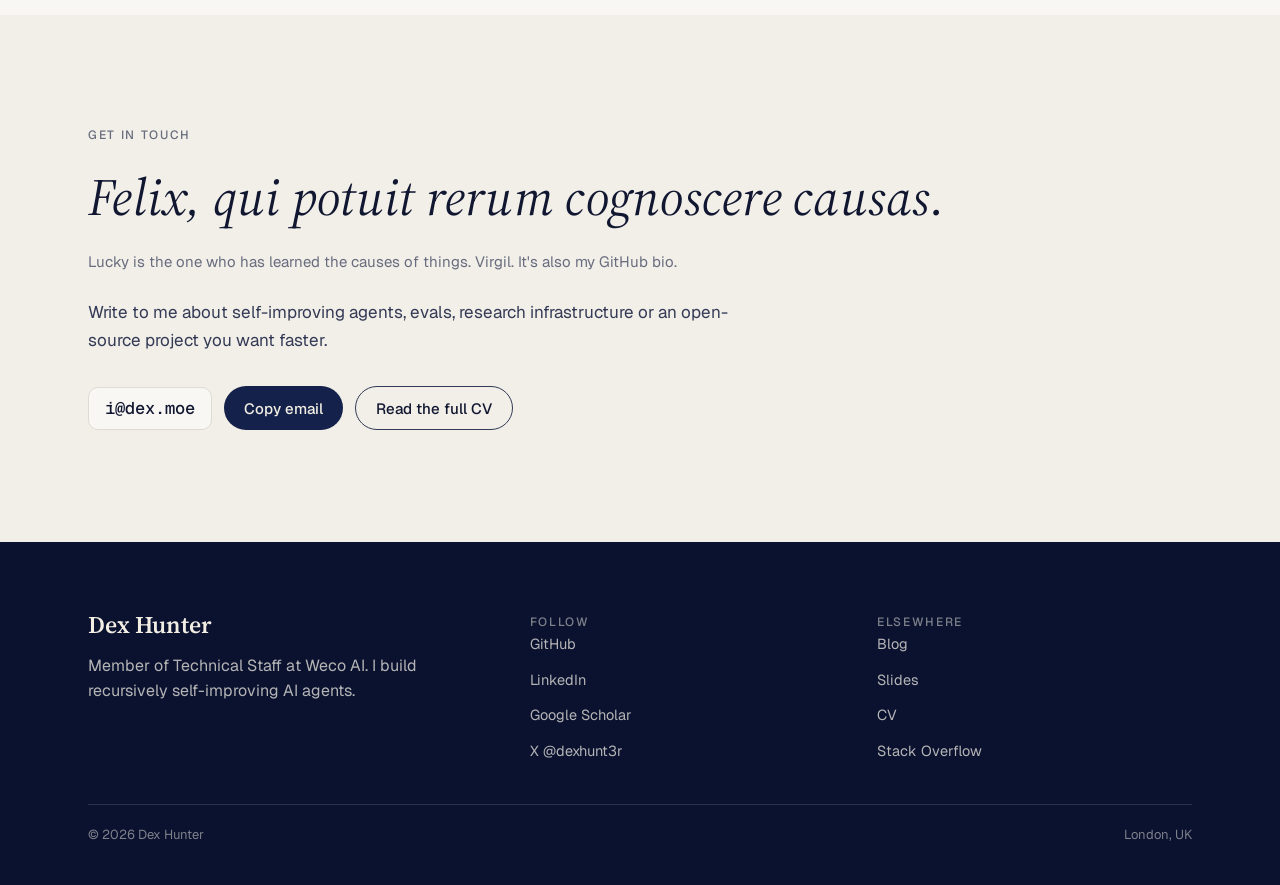
==== commit 261f48d4: ":pencil2: retitle back to "Optimize the optimizer."" ====
--- a/index.html
+++ b/index.html
@@ -8,7 +8,7 @@
 <link rel="apple-touch-icon" href="apple-touch-icon.png">
 <meta name="theme-color" content="#14214a">
 <meta property="og:title" content="Dex Hunter">
-<meta property="og:description" content="Recursively self-improving agents. Dex Hunter builds autonomous research agents that improve their own code, tools, context and skills at Weco AI in London, UK.">
+<meta property="og:description" content="Optimize the optimizer. Dex Hunter builds autonomous research agents that improve their own code, tools, context and skills at Weco AI in London, UK.">
 <meta property="og:image" content="https://avatars.githubusercontent.com/u/6930518?v=4&amp;s=600">
 <title>Dex Hunter</title>
 <meta name="description" content="Dex Hunter builds recursively self-improving AI agents for ML engineering and research at Weco AI in London, UK. Co-author of AIDE and AIDE², open-source contributor to 62 projects.">
@@ -90,7 +90,7 @@
 .hero-copy{display:grid;gap:26px;min-width:0}
 .hero .kicker{display:flex;align-items:center;gap:12px;font-size:13px;color:var(--on-ai-3);letter-spacing:.04em}
 .hero .kicker::before{content:"";width:28px;height:1px;background:var(--on-ai-3)}
-.hero h1{font-size:clamp(36px,6.2vw,76px);line-height:.98;letter-spacing:-.01em;text-transform:uppercase;font-weight:600}
+.hero h1{font-size:clamp(46px,7.2vw,92px);line-height:.98;letter-spacing:-.01em;text-transform:uppercase;font-weight:600}
 .hero h1>span{display:block}
 .hero h1 .dot{color:var(--star)}
 .hero p{margin:0;font-size:clamp(16px,1.35vw,18px);line-height:1.7;color:var(--on-ai-2);max-width:56ch}
@@ -371,7 +371,7 @@
   <canvas id="sky" aria-hidden="true"></canvas>
   <div class="wrap">
     <div class="hero-copy">
-      <h1 id="h-hero"><span>Recursively</span><span class="nw">self-improving</span><span>agents<span class="dot">.</span></span></h1>
+      <h1 id="h-hero"><span>Optimize</span><span>the</span><span>optimizer<span class="dot">.</span></span></h1>
       <p class="sub">I build autonomous research agents that improve their own code, tools, context and skills.</p>
       <p>I'm Dex, a Member of Technical Staff at <b>Weco AI</b> (London, UK). My agents write code, test it against a benchmark and keep what scores better. I co-authored <b>AIDE</b>, the tree-search ML agent OpenAI used in MLE-bench, and <b>AIDE²</b>, which runs that loop on AIDE's own code. I also built the research agent that set <b>seven records</b> in OpenAI's Parameter Golf.</p>
       <div class="cta">
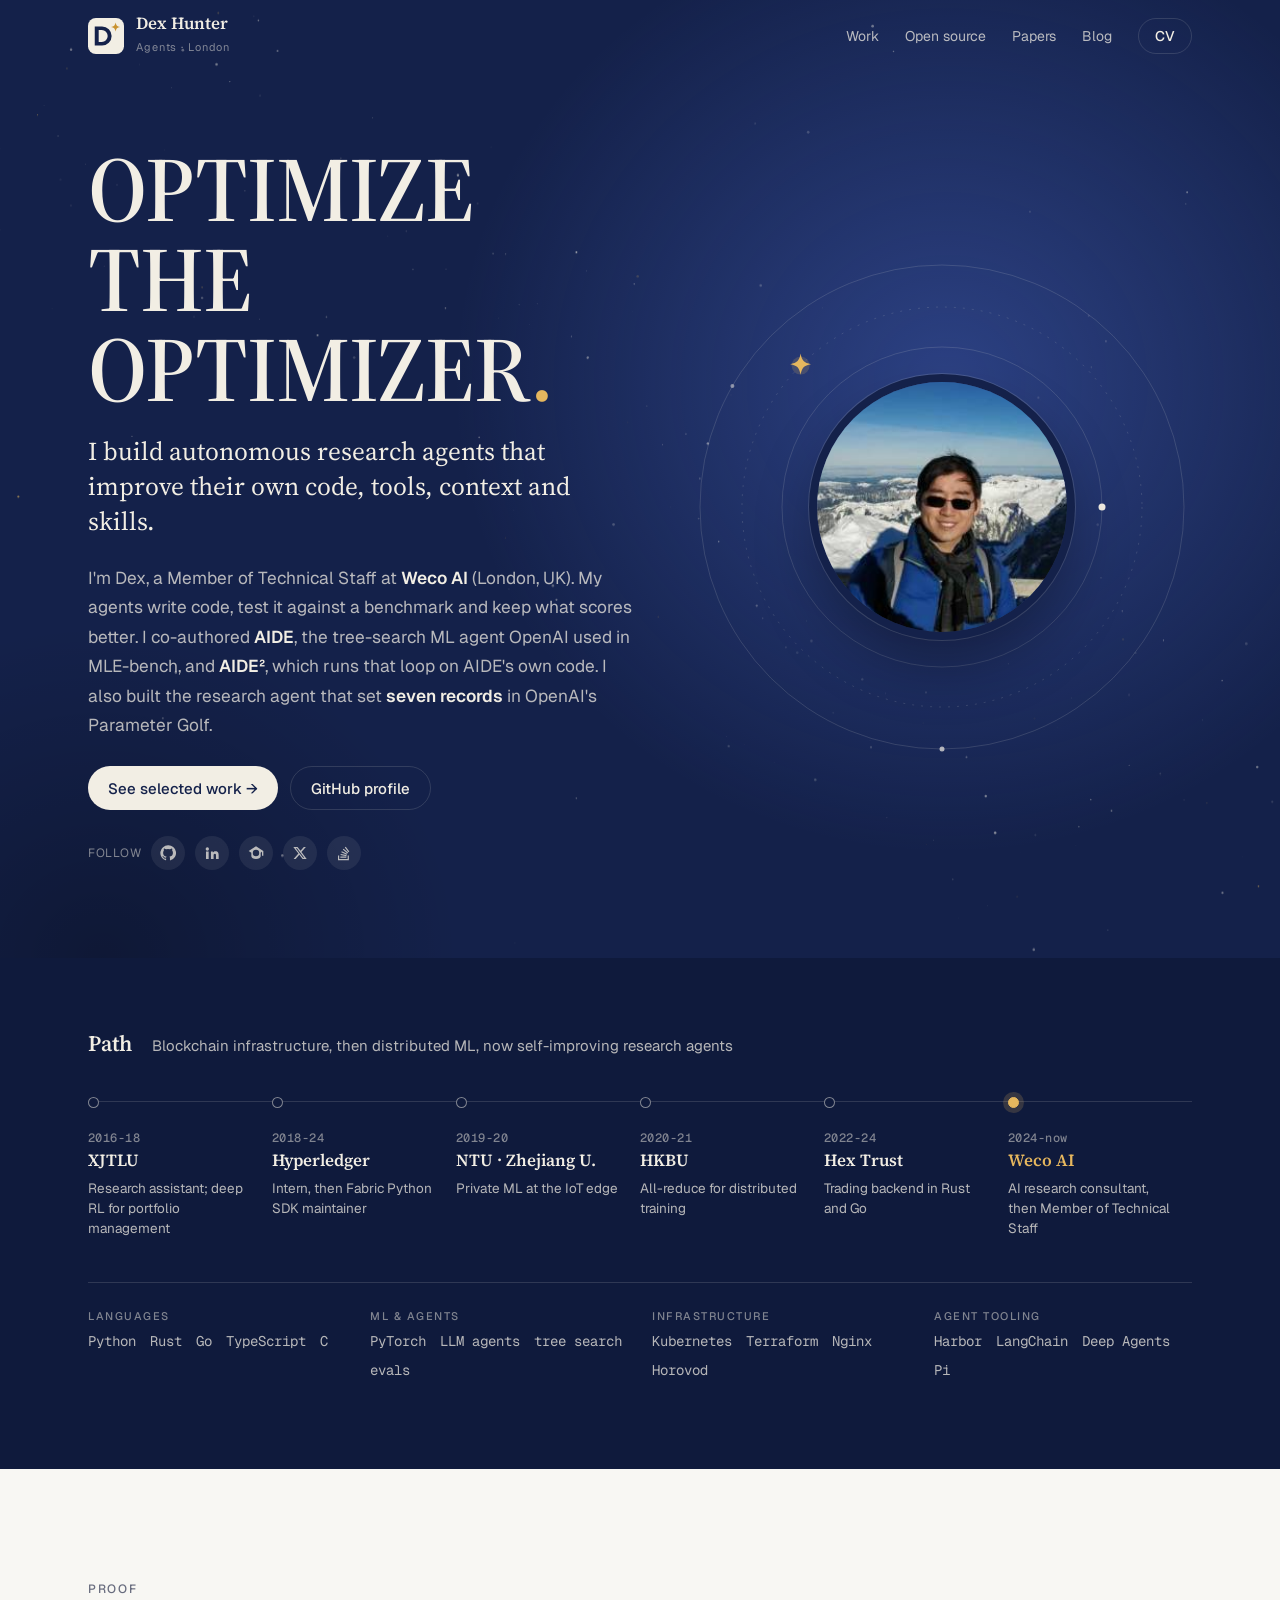
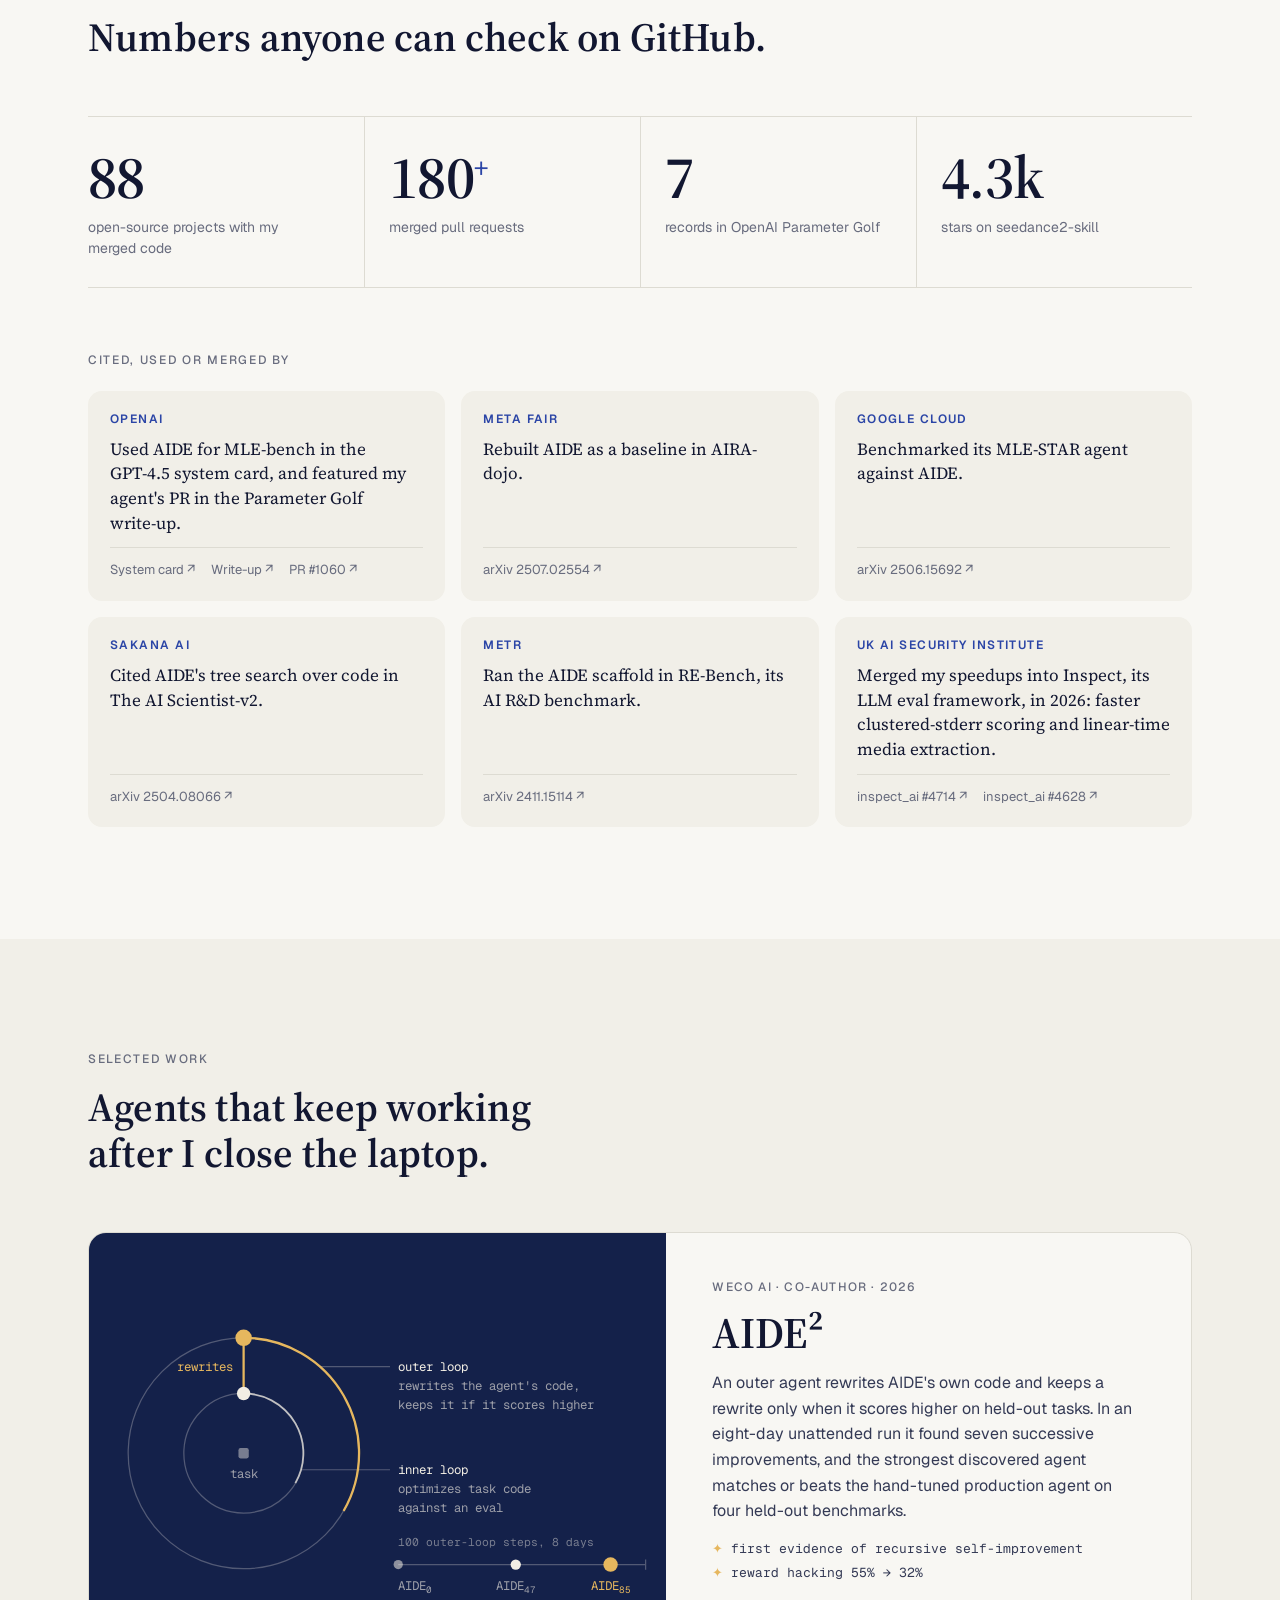
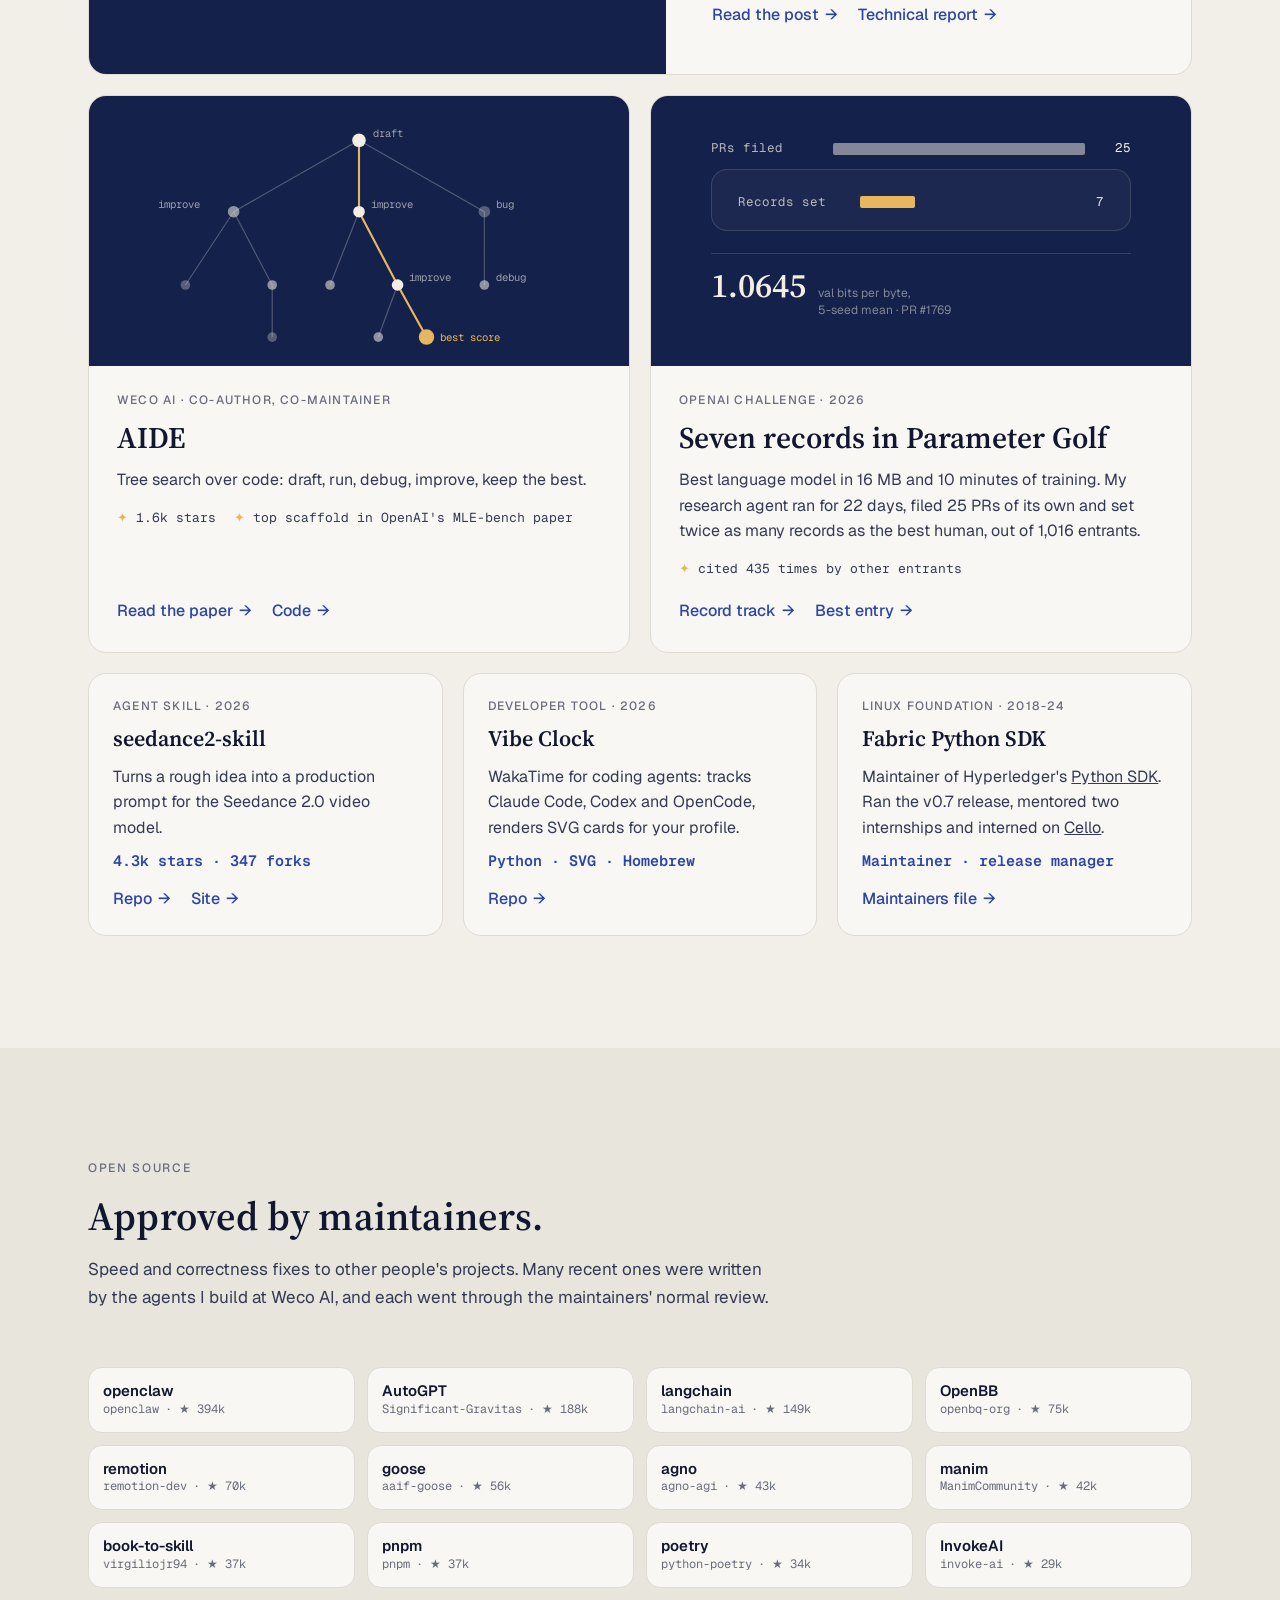
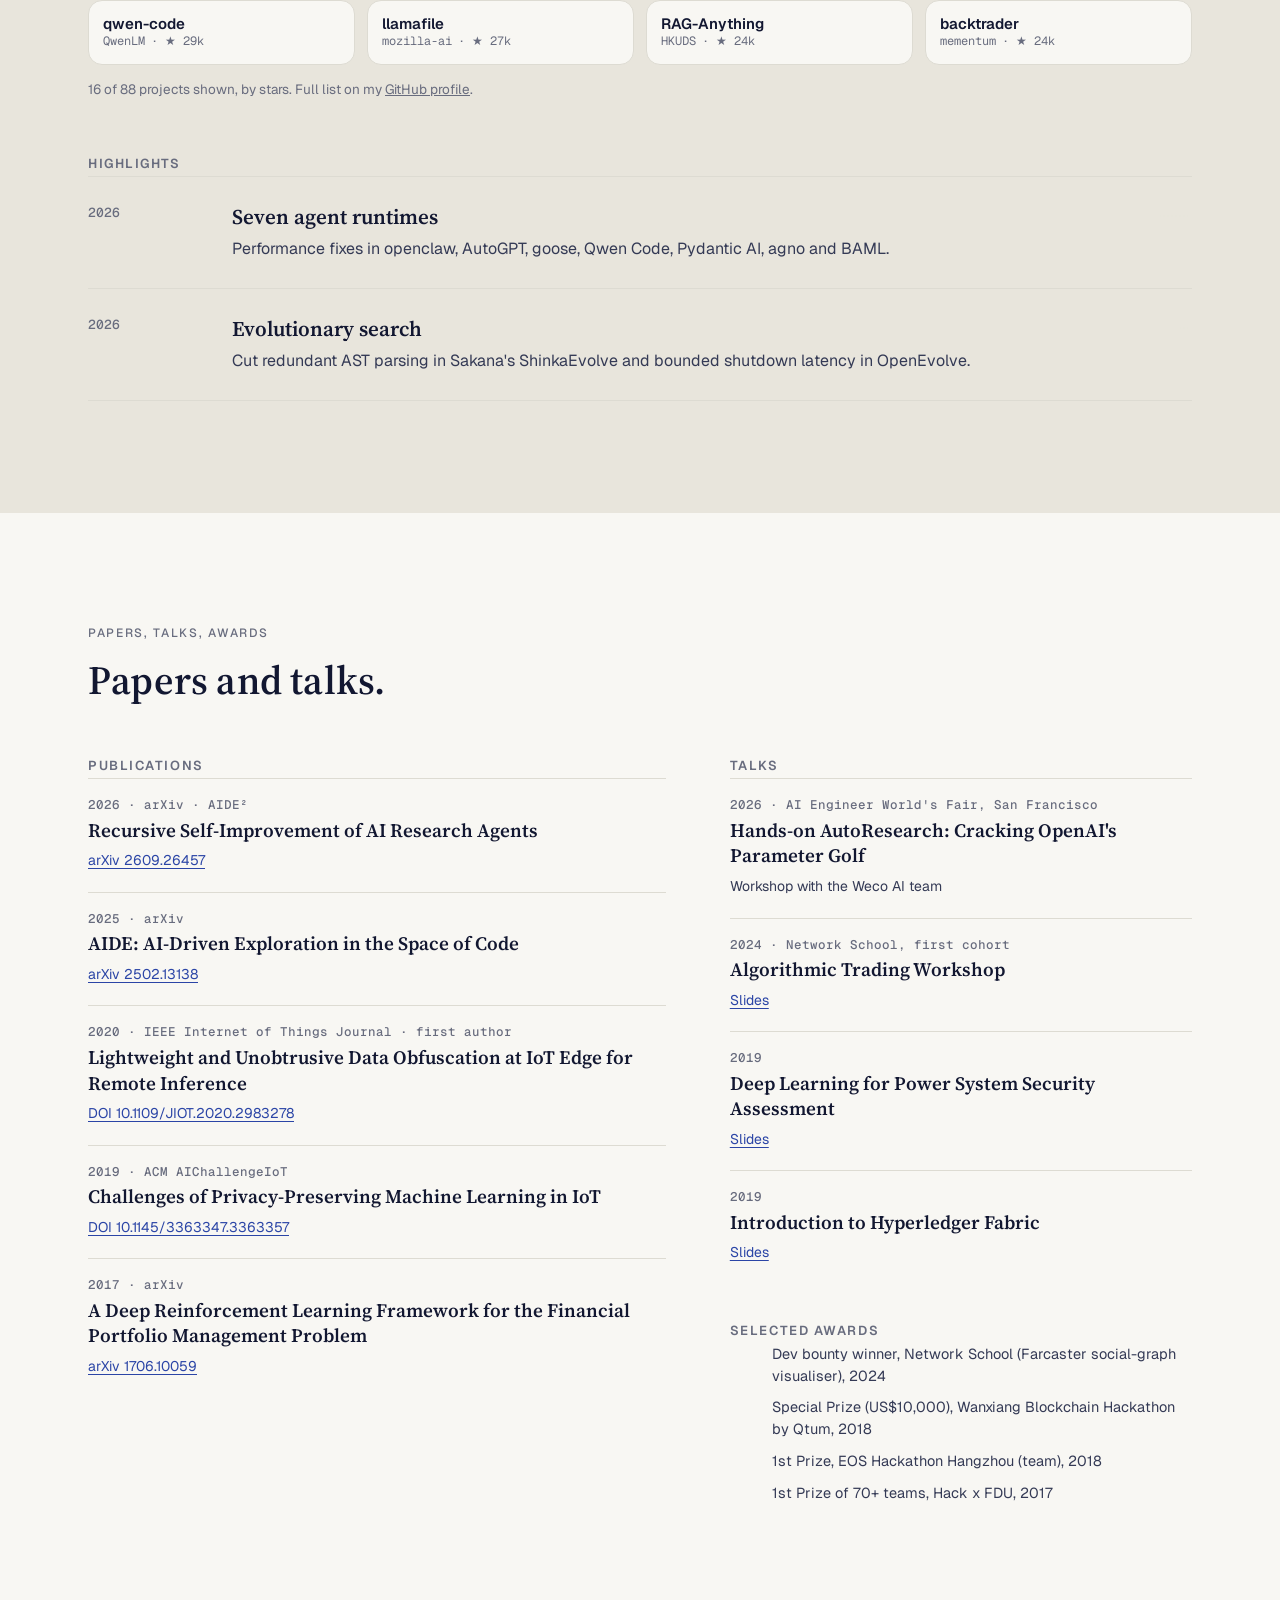
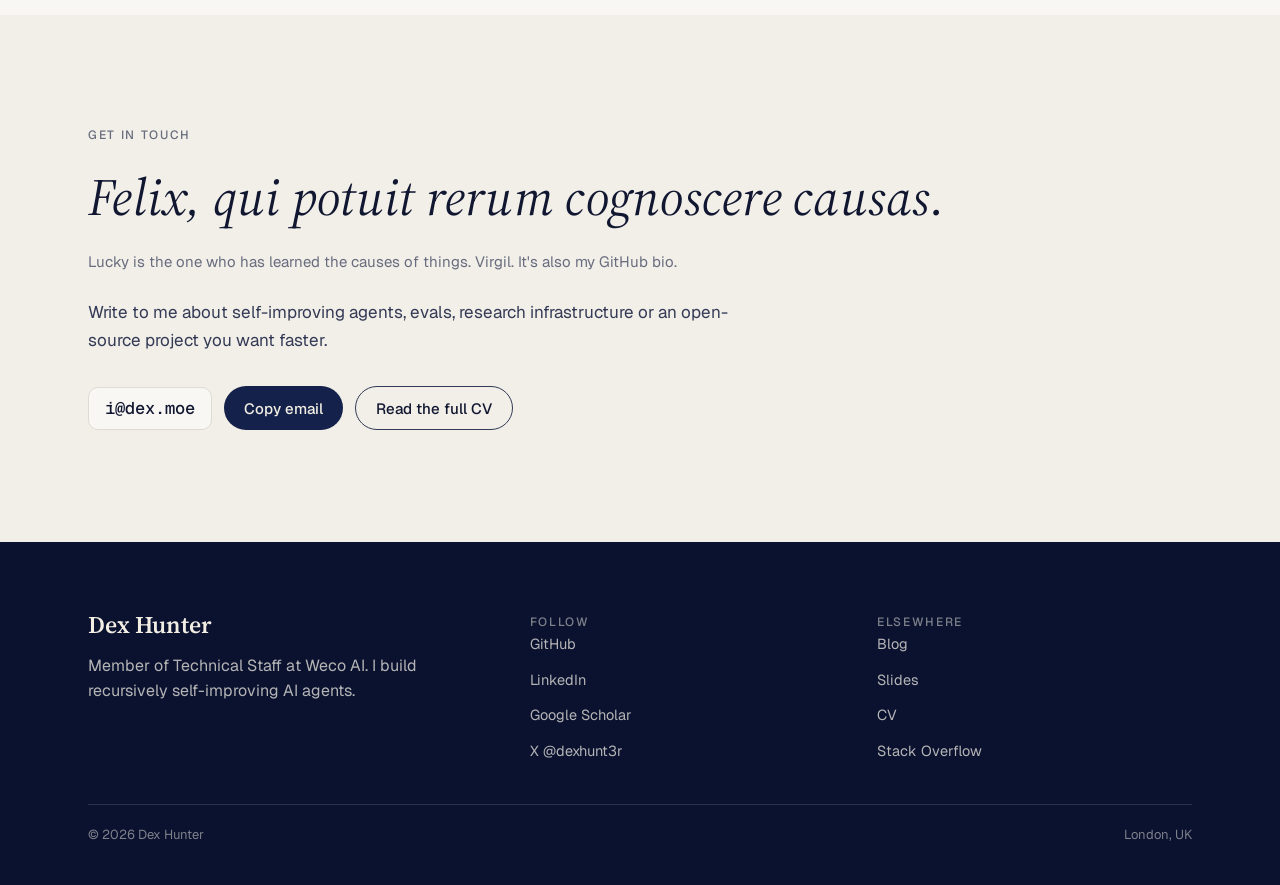
==== commit 32dfda8e: ":pencil2: sync open-source numbers with GitHub profile Project count 62 -> 88, per the profile READM" ====
--- a/index.html
+++ b/index.html
@@ -11,7 +11,7 @@
 <meta property="og:description" content="Optimize the optimizer. Dex Hunter builds autonomous research agents that improve their own code, tools, context and skills at Weco AI in London, UK.">
 <meta property="og:image" content="https://avatars.githubusercontent.com/u/6930518?v=4&amp;s=600">
 <title>Dex Hunter</title>
-<meta name="description" content="Dex Hunter builds recursively self-improving AI agents for ML engineering and research at Weco AI in London, UK. Co-author of AIDE and AIDE², open-source contributor to 62 projects.">
+<meta name="description" content="Dex Hunter builds recursively self-improving AI agents for ML engineering and research at Weco AI in London, UK. Co-author of AIDE and AIDE², open-source contributor to 88 projects.">
 <link rel="preconnect" href="https://fonts.googleapis.com">
 <link rel="preconnect" href="https://fonts.gstatic.com" crossorigin>
 <link rel="stylesheet" href="https://fonts.googleapis.com/css2?family=Source+Serif+4:opsz,wght@8..60,400;8..60,600;8..60,700&family=Geist:wght@400;500;600&family=Geist+Mono:wght@400;500&display=swap">
@@ -425,7 +425,7 @@
       <h2 id="h-proof">Numbers anyone can check on GitHub.</h2>
     </div>
     <div class="stats">
-      <div class="stat"><div class="n"><span data-to="62">62</span></div><p>open-source projects with my merged code</p></div>
+      <div class="stat"><div class="n"><span data-to="88">88</span></div><p>open-source projects with my merged code</p></div>
       <div class="stat"><div class="n"><span data-to="180">180</span><sup>+</sup></div><p>merged pull requests</p></div>
       <div class="stat"><div class="n"><span data-to="7">7</span></div><p>records in OpenAI Parameter Golf</p></div>
       <div class="stat"><div class="n"><span data-to="4.3" data-dec="1" data-suf="k">4.3k</span></div><p>stars on seedance2-skill</p></div>
@@ -598,24 +598,24 @@
       <p class="lede">Speed and correctness fixes to other people's projects. Many recent ones were written by the agents I build at Weco AI, and each went through the maintainers' normal review.</p>
     </div>
     <div class="repos">
-      <a class="repo" href="https://github.com/openclaw/openclaw/pulls?q=is%3Apr+author%3Adexhunter+is%3Amerged"><img class="av" src="https://avatars.githubusercontent.com/u/252820863?s=96&amp;v=4" alt="" width="36" height="36" loading="lazy" decoding="async" onerror="this.remove()"><span><b>openclaw</b><small><span>openclaw</span><span>★ 393k</span></small></span></a>
+      <a class="repo" href="https://github.com/openclaw/openclaw/pulls?q=is%3Apr+author%3Adexhunter+is%3Amerged"><img class="av" src="https://avatars.githubusercontent.com/u/252820863?s=96&amp;v=4" alt="" width="36" height="36" loading="lazy" decoding="async" onerror="this.remove()"><span><b>openclaw</b><small><span>openclaw</span><span>★ 394k</span></small></span></a>
       <a class="repo" href="https://github.com/Significant-Gravitas/AutoGPT/pulls?q=is%3Apr+author%3Adexhunter+is%3Amerged"><img class="av" src="https://avatars.githubusercontent.com/u/130738209?s=96&amp;v=4" alt="" width="36" height="36" loading="lazy" decoding="async" onerror="this.remove()"><span><b>AutoGPT</b><small><span>Significant-Gravitas</span><span>★ 188k</span></small></span></a>
-      <a class="repo" href="https://github.com/langchain-ai/langchain/pulls?q=is%3Apr+author%3Adexhunter+is%3Amerged"><img class="av" src="https://avatars.githubusercontent.com/u/126733545?s=96&amp;v=4" alt="" width="36" height="36" loading="lazy" decoding="async" onerror="this.remove()"><span><b>langchain</b><small><span>langchain-ai</span><span>★ 148k</span></small></span></a>
+      <a class="repo" href="https://github.com/langchain-ai/langchain/pulls?q=is%3Apr+author%3Adexhunter+is%3Amerged"><img class="av" src="https://avatars.githubusercontent.com/u/126733545?s=96&amp;v=4" alt="" width="36" height="36" loading="lazy" decoding="async" onerror="this.remove()"><span><b>langchain</b><small><span>langchain-ai</span><span>★ 149k</span></small></span></a>
       <a class="repo" href="https://github.com/openbq-org/OpenBB/pulls?q=is%3Apr+author%3Adexhunter+is%3Amerged"><img class="av" src="https://avatars.githubusercontent.com/u/328144346?s=96&amp;v=4" alt="" width="36" height="36" loading="lazy" decoding="async" onerror="this.remove()"><span><b>OpenBB</b><small><span>openbq-org</span><span>★ 75k</span></small></span></a>
-      <a class="repo" href="https://github.com/remotion-dev/remotion/pulls?q=is%3Apr+author%3Adexhunter+is%3Amerged"><img class="av" src="https://avatars.githubusercontent.com/u/85344006?s=96&amp;v=4" alt="" width="36" height="36" loading="lazy" decoding="async" onerror="this.remove()"><span><b>remotion</b><small><span>remotion-dev</span><span>★ 67k</span></small></span></a>
+      <a class="repo" href="https://github.com/remotion-dev/remotion/pulls?q=is%3Apr+author%3Adexhunter+is%3Amerged"><img class="av" src="https://avatars.githubusercontent.com/u/85344006?s=96&amp;v=4" alt="" width="36" height="36" loading="lazy" decoding="async" onerror="this.remove()"><span><b>remotion</b><small><span>remotion-dev</span><span>★ 70k</span></small></span></a>
       <a class="repo" href="https://github.com/aaif-goose/goose/pulls?q=is%3Apr+author%3Adexhunter+is%3Amerged"><img class="av" src="https://avatars.githubusercontent.com/u/271095942?s=96&amp;v=4" alt="" width="36" height="36" loading="lazy" decoding="async" onerror="this.remove()"><span><b>goose</b><small><span>aaif-goose</span><span>★ 56k</span></small></span></a>
       <a class="repo" href="https://github.com/agno-agi/agno/pulls?q=is%3Apr+author%3Adexhunter+is%3Amerged"><img class="av" src="https://avatars.githubusercontent.com/u/104874993?s=96&amp;v=4" alt="" width="36" height="36" loading="lazy" decoding="async" onerror="this.remove()"><span><b>agno</b><small><span>agno-agi</span><span>★ 43k</span></small></span></a>
       <a class="repo" href="https://github.com/ManimCommunity/manim/pulls?q=is%3Apr+author%3Adexhunter+is%3Amerged"><img class="av" src="https://avatars.githubusercontent.com/u/65579849?s=96&amp;v=4" alt="" width="36" height="36" loading="lazy" decoding="async" onerror="this.remove()"><span><b>manim</b><small><span>ManimCommunity</span><span>★ 42k</span></small></span></a>
+      <a class="repo" href="https://github.com/virgiliojr94/book-to-skill/pulls?q=is%3Apr+author%3Adexhunter+is%3Amerged"><img class="av" src="https://avatars.githubusercontent.com/u/23645449?s=96&amp;v=4" alt="" width="36" height="36" loading="lazy" decoding="async" onerror="this.remove()"><span><b>book-to-skill</b><small><span>virgiliojr94</span><span>★ 37k</span></small></span></a>
       <a class="repo" href="https://github.com/pnpm/pnpm/pulls?q=is%3Apr+author%3Adexhunter+is%3Amerged"><img class="av" src="https://avatars.githubusercontent.com/u/21320719?s=96&amp;v=4" alt="" width="36" height="36" loading="lazy" decoding="async" onerror="this.remove()"><span><b>pnpm</b><small><span>pnpm</span><span>★ 37k</span></small></span></a>
       <a class="repo" href="https://github.com/python-poetry/poetry/pulls?q=is%3Apr+author%3Adexhunter+is%3Amerged"><img class="av" src="https://avatars.githubusercontent.com/u/48722593?s=96&amp;v=4" alt="" width="36" height="36" loading="lazy" decoding="async" onerror="this.remove()"><span><b>poetry</b><small><span>python-poetry</span><span>★ 34k</span></small></span></a>
+      <a class="repo" href="https://github.com/invoke-ai/InvokeAI/pulls?q=is%3Apr+author%3Adexhunter+is%3Amerged"><img class="av" src="https://avatars.githubusercontent.com/u/113954515?s=96&amp;v=4" alt="" width="36" height="36" loading="lazy" decoding="async" onerror="this.remove()"><span><b>InvokeAI</b><small><span>invoke-ai</span><span>★ 29k</span></small></span></a>
       <a class="repo" href="https://github.com/QwenLM/qwen-code/pulls?q=is%3Apr+author%3Adexhunter+is%3Amerged"><img class="av" src="https://avatars.githubusercontent.com/u/141221163?s=96&amp;v=4" alt="" width="36" height="36" loading="lazy" decoding="async" onerror="this.remove()"><span><b>qwen-code</b><small><span>QwenLM</span><span>★ 29k</span></small></span></a>
-      <a class="repo" href="https://github.com/invoke-ai/InvokeAI/pulls?q=is%3Apr+author%3Adexhunter+is%3Amerged"><img class="av" src="https://avatars.githubusercontent.com/u/113954515?s=96&amp;v=4" alt="" width="36" height="36" loading="lazy" decoding="async" onerror="this.remove()"><span><b>InvokeAI</b><small><span>invoke-ai</span><span>★ 29k</span></small></span></a>
-      <a class="repo" href="https://github.com/mozilla-ai/llamafile/pulls?q=is%3Apr+author%3Adexhunter+is%3Amerged"><img class="av" src="https://avatars.githubusercontent.com/u/129804596?s=96&amp;v=4" alt="" width="36" height="36" loading="lazy" decoding="async" onerror="this.remove()"><span><b>llamafile</b><small><span>mozilla-ai</span><span>★ 26k</span></small></span></a>
+      <a class="repo" href="https://github.com/mozilla-ai/llamafile/pulls?q=is%3Apr+author%3Adexhunter+is%3Amerged"><img class="av" src="https://avatars.githubusercontent.com/u/129804596?s=96&amp;v=4" alt="" width="36" height="36" loading="lazy" decoding="async" onerror="this.remove()"><span><b>llamafile</b><small><span>mozilla-ai</span><span>★ 27k</span></small></span></a>
+      <a class="repo" href="https://github.com/HKUDS/RAG-Anything/pulls?q=is%3Apr+author%3Adexhunter+is%3Amerged"><img class="av" src="https://avatars.githubusercontent.com/u/118165258?s=96&amp;v=4" alt="" width="36" height="36" loading="lazy" decoding="async" onerror="this.remove()"><span><b>RAG-Anything</b><small><span>HKUDS</span><span>★ 24k</span></small></span></a>
       <a class="repo" href="https://github.com/mementum/backtrader/pulls?q=is%3Apr+author%3Adexhunter+is%3Amerged"><img class="av" src="https://avatars.githubusercontent.com/u/5713511?s=96&amp;v=4" alt="" width="36" height="36" loading="lazy" decoding="async" onerror="this.remove()"><span><b>backtrader</b><small><span>mementum</span><span>★ 24k</span></small></span></a>
-      <a class="repo" href="https://github.com/oxc-project/oxc/pulls?q=is%3Apr+author%3Adexhunter+is%3Amerged"><img class="av" src="https://avatars.githubusercontent.com/u/149946238?s=96&amp;v=4" alt="" width="36" height="36" loading="lazy" decoding="async" onerror="this.remove()"><span><b>oxc</b><small><span>oxc-project</span><span>★ 23k</span></small></span></a>
-      <a class="repo" href="https://github.com/pydantic/pydantic-ai/pulls?q=is%3Apr+author%3Adexhunter+is%3Amerged"><img class="av" src="https://avatars.githubusercontent.com/u/110818415?s=96&amp;v=4" alt="" width="36" height="36" loading="lazy" decoding="async" onerror="this.remove()"><span><b>pydantic-ai</b><small><span>pydantic</span><span>★ 21k</span></small></span></a>
-    </div>
-    <p class="tbl-note">16 of 62 projects shown, by stars. Full list on my <a href="https://github.com/dexhunter">GitHub profile</a>.</p>
+    </div>
+    <p class="tbl-note">16 of 88 projects shown, by stars. Full list on my <a href="https://github.com/dexhunter">GitHub profile</a>.</p>
     <p class="col-title hl-title">Highlights</p>
     <ol class="log">
       <li><time>2026</time><div><div class="hl-head"><h3>Seven agent runtimes</h3><div class="stack-av"><a href="https://github.com/openclaw/openclaw/pull/99714" title="openclaw"><img class="av" src="https://avatars.githubusercontent.com/u/252820863?s=96&amp;v=4" alt="" width="30" height="30" loading="lazy" decoding="async" onerror="this.remove()"></a><a href="https://github.com/Significant-Gravitas/AutoGPT/pull/13478" title="AutoGPT"><img class="av" src="https://avatars.githubusercontent.com/u/130738209?s=96&amp;v=4" alt="" width="30" height="30" loading="lazy" decoding="async" onerror="this.remove()"></a><a href="https://github.com/aaif-goose/goose/pull/10409" title="goose"><img class="av" src="https://avatars.githubusercontent.com/u/271095942?s=96&amp;v=4" alt="" width="30" height="30" loading="lazy" decoding="async" onerror="this.remove()"></a><a href="https://github.com/QwenLM/qwen-code/pull/8253" title="Qwen Code"><img class="av" src="https://avatars.githubusercontent.com/u/141221163?s=96&amp;v=4" alt="" width="30" height="30" loading="lazy" decoding="async" onerror="this.remove()"></a><a href="https://github.com/pydantic/pydantic-ai/pull/6485" title="Pydantic AI"><img class="av" src="https://avatars.githubusercontent.com/u/110818415?s=96&amp;v=4" alt="" width="30" height="30" loading="lazy" decoding="async" onerror="this.remove()"></a><a href="https://github.com/agno-agi/agno/pull/8907" title="agno"><img class="av" src="https://avatars.githubusercontent.com/u/104874993?s=96&amp;v=4" alt="" width="30" height="30" loading="lazy" decoding="async" onerror="this.remove()"></a><a href="https://github.com/BoundaryML/baml/pull/3975" title="BAML"><img class="av" src="https://avatars.githubusercontent.com/u/124114301?s=96&amp;v=4" alt="" width="30" height="30" loading="lazy" decoding="async" onerror="this.remove()"></a></div></div><p>Performance fixes in openclaw, AutoGPT, goose, Qwen Code, Pydantic AI, agno and BAML.</p></div></li>
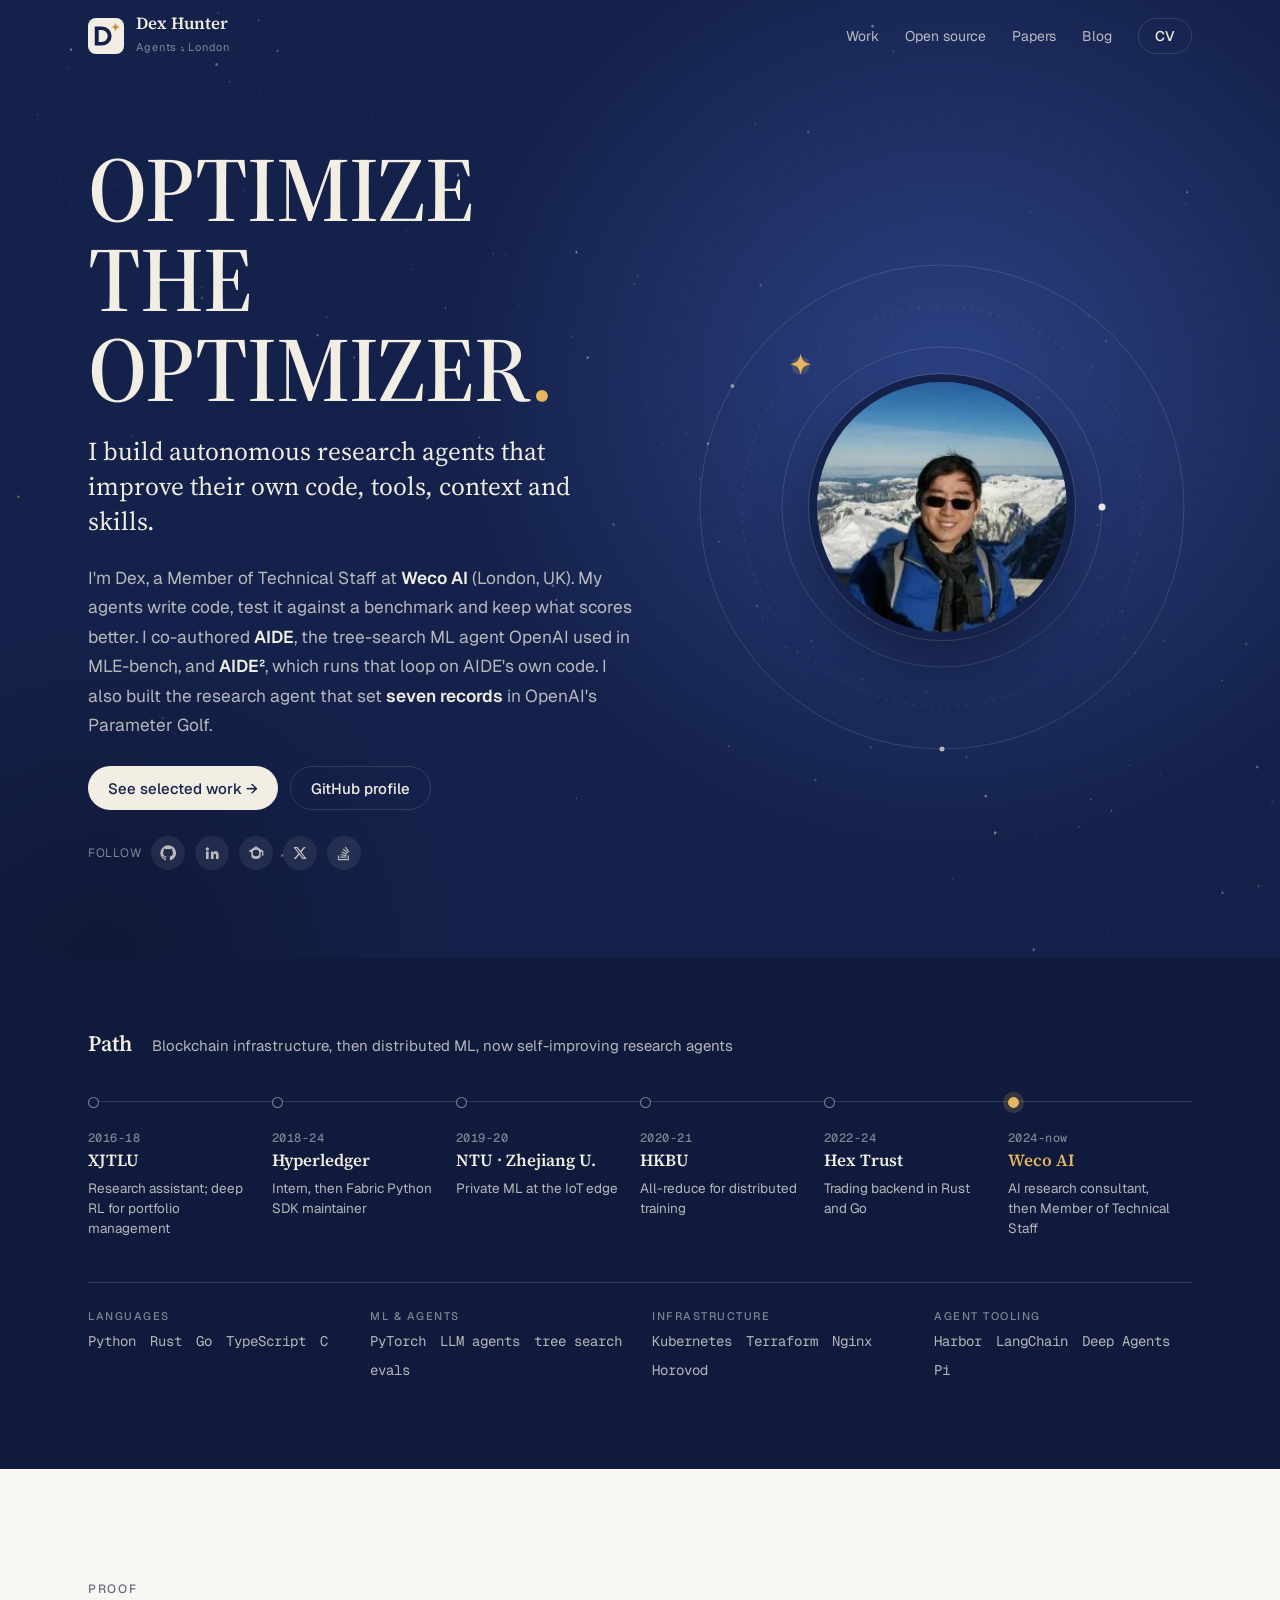
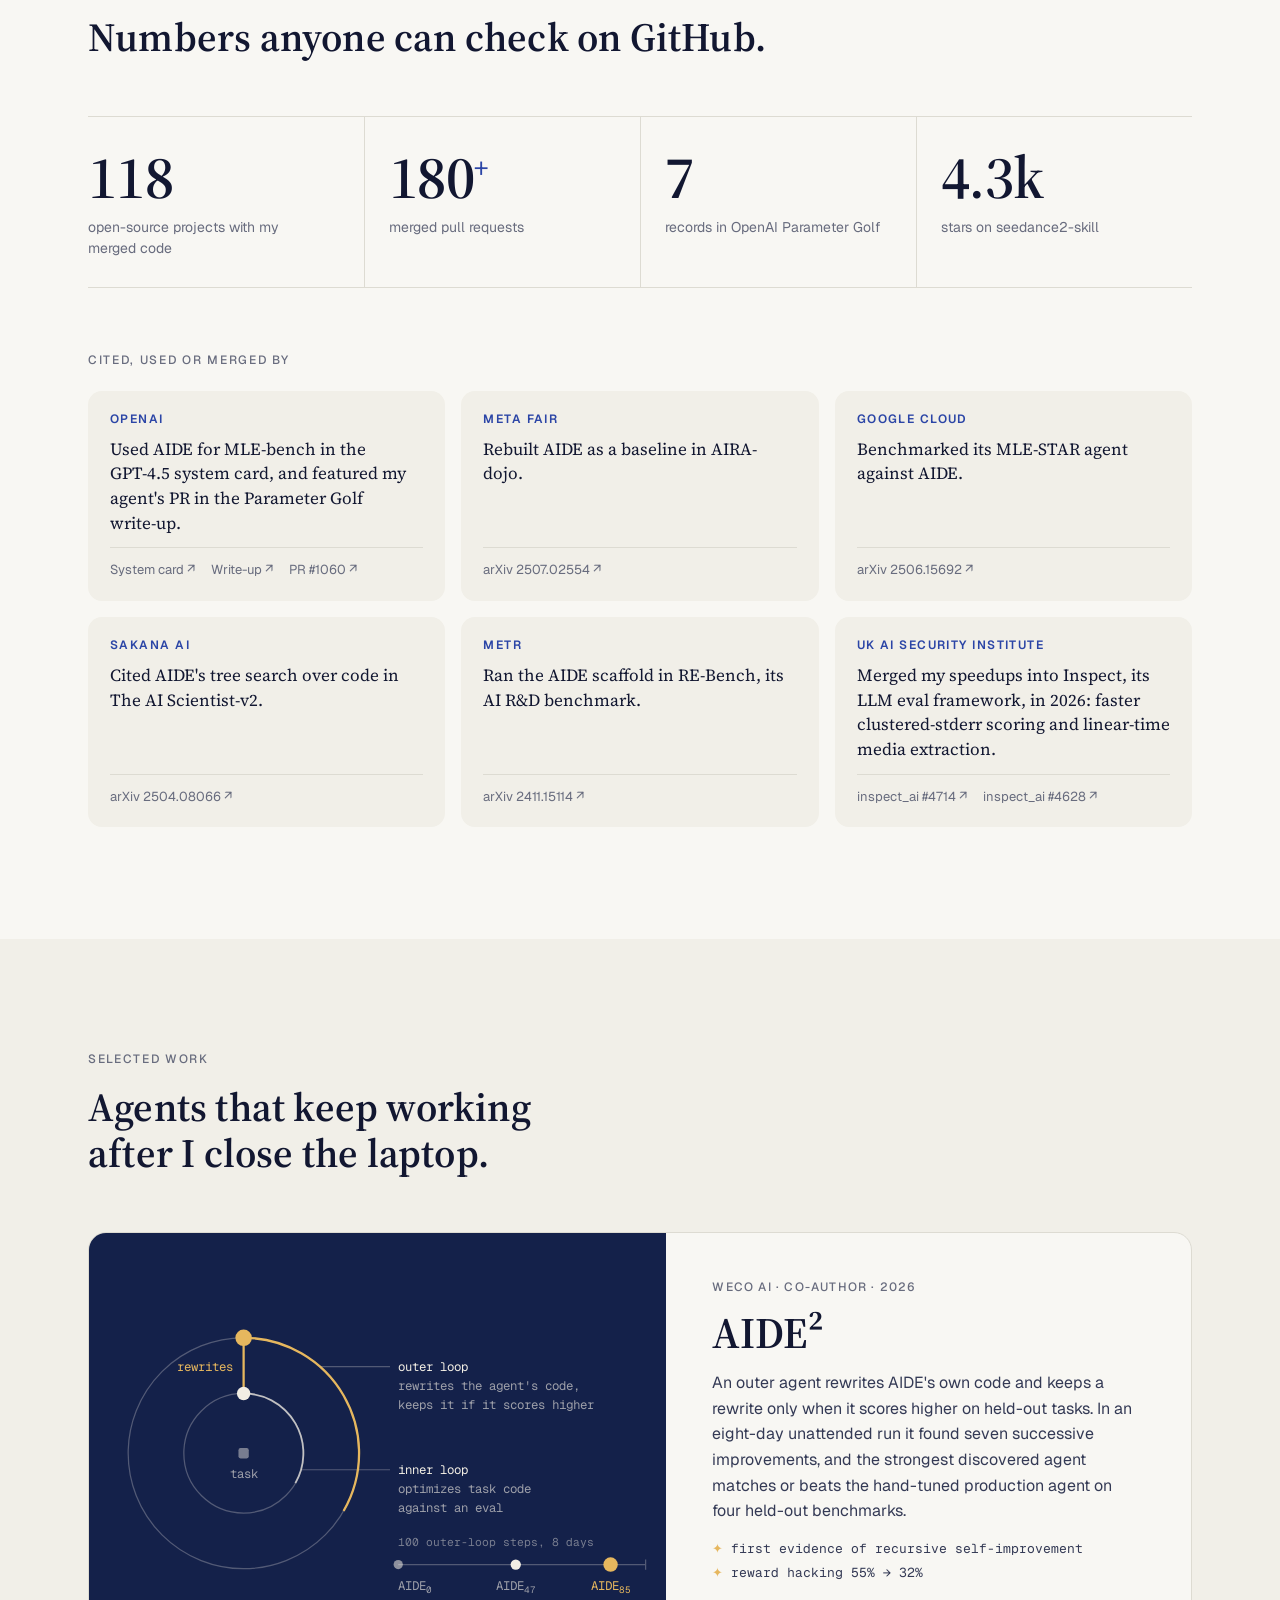
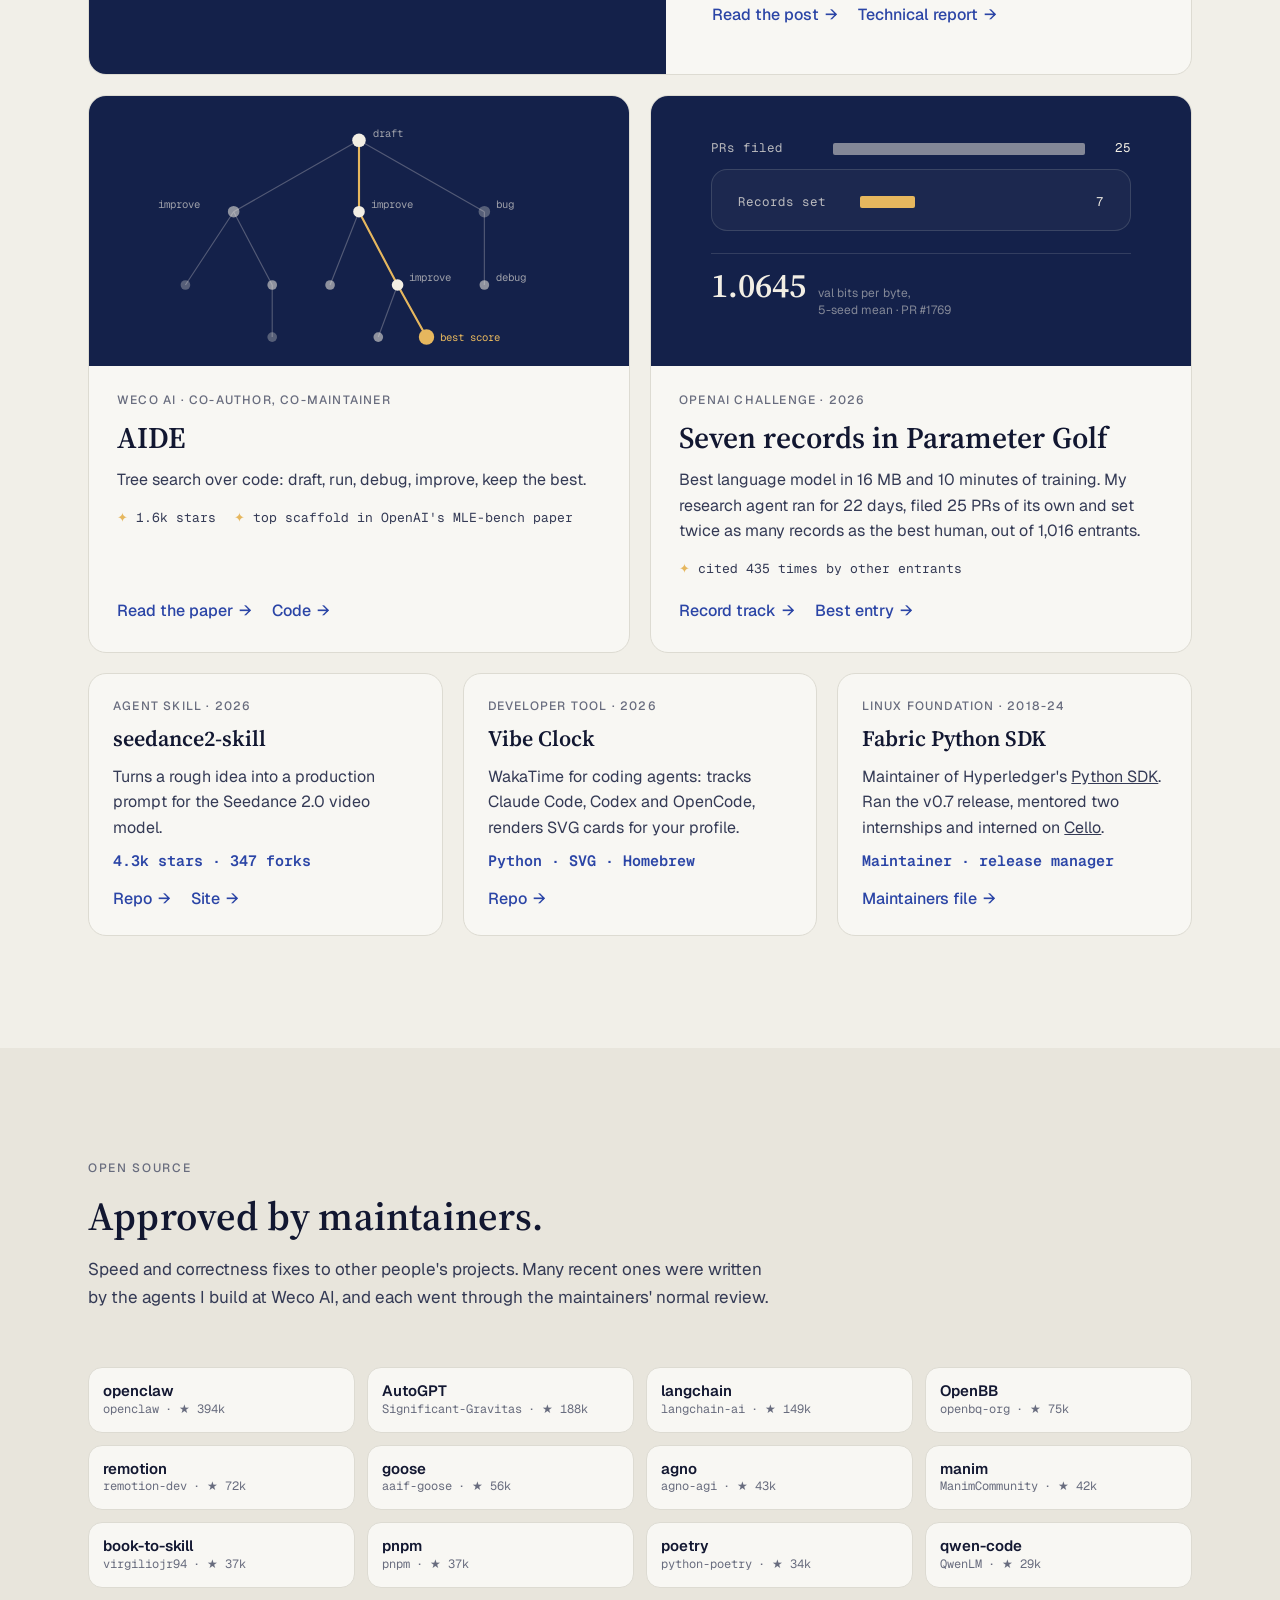
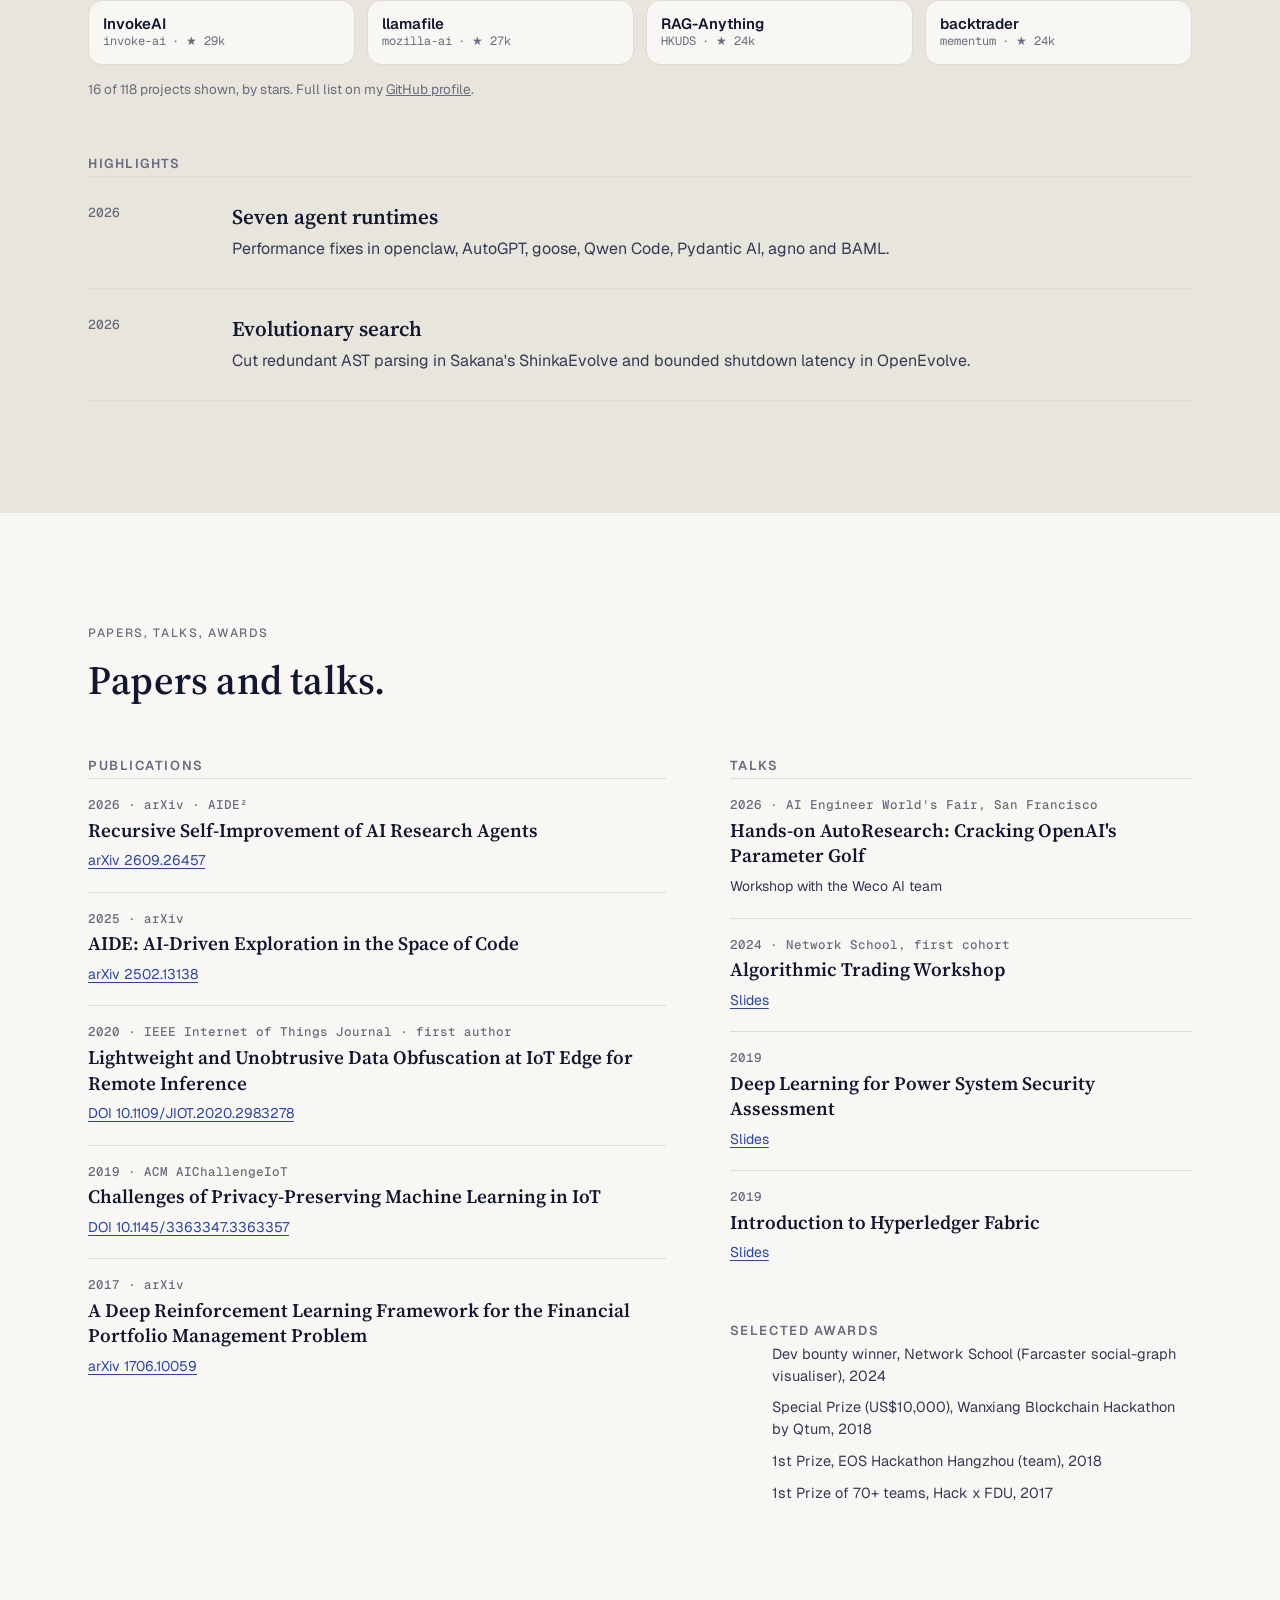
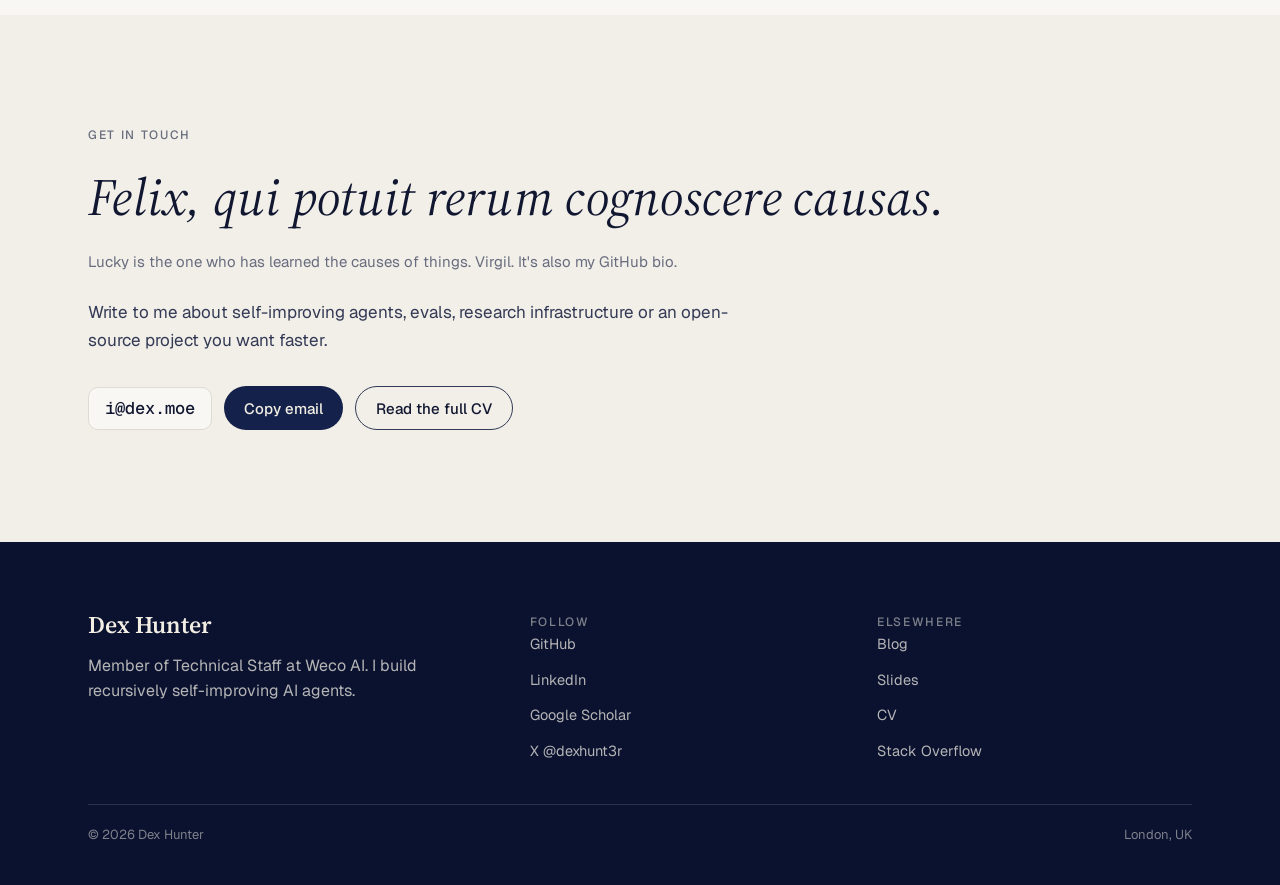
==== commit e58d9522: ":pencil2: follow profile README to 118 projects Project count 88 -> 118; remotion 72k; qwen-code ahe" ====
--- a/index.html
+++ b/index.html
@@ -11,7 +11,7 @@
 <meta property="og:description" content="Optimize the optimizer. Dex Hunter builds autonomous research agents that improve their own code, tools, context and skills at Weco AI in London, UK.">
 <meta property="og:image" content="https://avatars.githubusercontent.com/u/6930518?v=4&amp;s=600">
 <title>Dex Hunter</title>
-<meta name="description" content="Dex Hunter builds recursively self-improving AI agents for ML engineering and research at Weco AI in London, UK. Co-author of AIDE and AIDE², open-source contributor to 88 projects.">
+<meta name="description" content="Dex Hunter builds recursively self-improving AI agents for ML engineering and research at Weco AI in London, UK. Co-author of AIDE and AIDE², open-source contributor to 118 projects.">
 <link rel="preconnect" href="https://fonts.googleapis.com">
 <link rel="preconnect" href="https://fonts.gstatic.com" crossorigin>
 <link rel="stylesheet" href="https://fonts.googleapis.com/css2?family=Source+Serif+4:opsz,wght@8..60,400;8..60,600;8..60,700&family=Geist:wght@400;500;600&family=Geist+Mono:wght@400;500&display=swap">
@@ -425,7 +425,7 @@
       <h2 id="h-proof">Numbers anyone can check on GitHub.</h2>
     </div>
     <div class="stats">
-      <div class="stat"><div class="n"><span data-to="88">88</span></div><p>open-source projects with my merged code</p></div>
+      <div class="stat"><div class="n"><span data-to="118">118</span></div><p>open-source projects with my merged code</p></div>
       <div class="stat"><div class="n"><span data-to="180">180</span><sup>+</sup></div><p>merged pull requests</p></div>
       <div class="stat"><div class="n"><span data-to="7">7</span></div><p>records in OpenAI Parameter Golf</p></div>
       <div class="stat"><div class="n"><span data-to="4.3" data-dec="1" data-suf="k">4.3k</span></div><p>stars on seedance2-skill</p></div>
@@ -602,20 +602,20 @@
       <a class="repo" href="https://github.com/Significant-Gravitas/AutoGPT/pulls?q=is%3Apr+author%3Adexhunter+is%3Amerged"><img class="av" src="https://avatars.githubusercontent.com/u/130738209?s=96&amp;v=4" alt="" width="36" height="36" loading="lazy" decoding="async" onerror="this.remove()"><span><b>AutoGPT</b><small><span>Significant-Gravitas</span><span>★ 188k</span></small></span></a>
       <a class="repo" href="https://github.com/langchain-ai/langchain/pulls?q=is%3Apr+author%3Adexhunter+is%3Amerged"><img class="av" src="https://avatars.githubusercontent.com/u/126733545?s=96&amp;v=4" alt="" width="36" height="36" loading="lazy" decoding="async" onerror="this.remove()"><span><b>langchain</b><small><span>langchain-ai</span><span>★ 149k</span></small></span></a>
       <a class="repo" href="https://github.com/openbq-org/OpenBB/pulls?q=is%3Apr+author%3Adexhunter+is%3Amerged"><img class="av" src="https://avatars.githubusercontent.com/u/328144346?s=96&amp;v=4" alt="" width="36" height="36" loading="lazy" decoding="async" onerror="this.remove()"><span><b>OpenBB</b><small><span>openbq-org</span><span>★ 75k</span></small></span></a>
-      <a class="repo" href="https://github.com/remotion-dev/remotion/pulls?q=is%3Apr+author%3Adexhunter+is%3Amerged"><img class="av" src="https://avatars.githubusercontent.com/u/85344006?s=96&amp;v=4" alt="" width="36" height="36" loading="lazy" decoding="async" onerror="this.remove()"><span><b>remotion</b><small><span>remotion-dev</span><span>★ 70k</span></small></span></a>
+      <a class="repo" href="https://github.com/remotion-dev/remotion/pulls?q=is%3Apr+author%3Adexhunter+is%3Amerged"><img class="av" src="https://avatars.githubusercontent.com/u/85344006?s=96&amp;v=4" alt="" width="36" height="36" loading="lazy" decoding="async" onerror="this.remove()"><span><b>remotion</b><small><span>remotion-dev</span><span>★ 72k</span></small></span></a>
       <a class="repo" href="https://github.com/aaif-goose/goose/pulls?q=is%3Apr+author%3Adexhunter+is%3Amerged"><img class="av" src="https://avatars.githubusercontent.com/u/271095942?s=96&amp;v=4" alt="" width="36" height="36" loading="lazy" decoding="async" onerror="this.remove()"><span><b>goose</b><small><span>aaif-goose</span><span>★ 56k</span></small></span></a>
       <a class="repo" href="https://github.com/agno-agi/agno/pulls?q=is%3Apr+author%3Adexhunter+is%3Amerged"><img class="av" src="https://avatars.githubusercontent.com/u/104874993?s=96&amp;v=4" alt="" width="36" height="36" loading="lazy" decoding="async" onerror="this.remove()"><span><b>agno</b><small><span>agno-agi</span><span>★ 43k</span></small></span></a>
       <a class="repo" href="https://github.com/ManimCommunity/manim/pulls?q=is%3Apr+author%3Adexhunter+is%3Amerged"><img class="av" src="https://avatars.githubusercontent.com/u/65579849?s=96&amp;v=4" alt="" width="36" height="36" loading="lazy" decoding="async" onerror="this.remove()"><span><b>manim</b><small><span>ManimCommunity</span><span>★ 42k</span></small></span></a>
       <a class="repo" href="https://github.com/virgiliojr94/book-to-skill/pulls?q=is%3Apr+author%3Adexhunter+is%3Amerged"><img class="av" src="https://avatars.githubusercontent.com/u/23645449?s=96&amp;v=4" alt="" width="36" height="36" loading="lazy" decoding="async" onerror="this.remove()"><span><b>book-to-skill</b><small><span>virgiliojr94</span><span>★ 37k</span></small></span></a>
       <a class="repo" href="https://github.com/pnpm/pnpm/pulls?q=is%3Apr+author%3Adexhunter+is%3Amerged"><img class="av" src="https://avatars.githubusercontent.com/u/21320719?s=96&amp;v=4" alt="" width="36" height="36" loading="lazy" decoding="async" onerror="this.remove()"><span><b>pnpm</b><small><span>pnpm</span><span>★ 37k</span></small></span></a>
       <a class="repo" href="https://github.com/python-poetry/poetry/pulls?q=is%3Apr+author%3Adexhunter+is%3Amerged"><img class="av" src="https://avatars.githubusercontent.com/u/48722593?s=96&amp;v=4" alt="" width="36" height="36" loading="lazy" decoding="async" onerror="this.remove()"><span><b>poetry</b><small><span>python-poetry</span><span>★ 34k</span></small></span></a>
+      <a class="repo" href="https://github.com/QwenLM/qwen-code/pulls?q=is%3Apr+author%3Adexhunter+is%3Amerged"><img class="av" src="https://avatars.githubusercontent.com/u/141221163?s=96&amp;v=4" alt="" width="36" height="36" loading="lazy" decoding="async" onerror="this.remove()"><span><b>qwen-code</b><small><span>QwenLM</span><span>★ 29k</span></small></span></a>
       <a class="repo" href="https://github.com/invoke-ai/InvokeAI/pulls?q=is%3Apr+author%3Adexhunter+is%3Amerged"><img class="av" src="https://avatars.githubusercontent.com/u/113954515?s=96&amp;v=4" alt="" width="36" height="36" loading="lazy" decoding="async" onerror="this.remove()"><span><b>InvokeAI</b><small><span>invoke-ai</span><span>★ 29k</span></small></span></a>
-      <a class="repo" href="https://github.com/QwenLM/qwen-code/pulls?q=is%3Apr+author%3Adexhunter+is%3Amerged"><img class="av" src="https://avatars.githubusercontent.com/u/141221163?s=96&amp;v=4" alt="" width="36" height="36" loading="lazy" decoding="async" onerror="this.remove()"><span><b>qwen-code</b><small><span>QwenLM</span><span>★ 29k</span></small></span></a>
       <a class="repo" href="https://github.com/mozilla-ai/llamafile/pulls?q=is%3Apr+author%3Adexhunter+is%3Amerged"><img class="av" src="https://avatars.githubusercontent.com/u/129804596?s=96&amp;v=4" alt="" width="36" height="36" loading="lazy" decoding="async" onerror="this.remove()"><span><b>llamafile</b><small><span>mozilla-ai</span><span>★ 27k</span></small></span></a>
       <a class="repo" href="https://github.com/HKUDS/RAG-Anything/pulls?q=is%3Apr+author%3Adexhunter+is%3Amerged"><img class="av" src="https://avatars.githubusercontent.com/u/118165258?s=96&amp;v=4" alt="" width="36" height="36" loading="lazy" decoding="async" onerror="this.remove()"><span><b>RAG-Anything</b><small><span>HKUDS</span><span>★ 24k</span></small></span></a>
       <a class="repo" href="https://github.com/mementum/backtrader/pulls?q=is%3Apr+author%3Adexhunter+is%3Amerged"><img class="av" src="https://avatars.githubusercontent.com/u/5713511?s=96&amp;v=4" alt="" width="36" height="36" loading="lazy" decoding="async" onerror="this.remove()"><span><b>backtrader</b><small><span>mementum</span><span>★ 24k</span></small></span></a>
     </div>
-    <p class="tbl-note">16 of 88 projects shown, by stars. Full list on my <a href="https://github.com/dexhunter">GitHub profile</a>.</p>
+    <p class="tbl-note">16 of 118 projects shown, by stars. Full list on my <a href="https://github.com/dexhunter">GitHub profile</a>.</p>
     <p class="col-title hl-title">Highlights</p>
     <ol class="log">
       <li><time>2026</time><div><div class="hl-head"><h3>Seven agent runtimes</h3><div class="stack-av"><a href="https://github.com/openclaw/openclaw/pull/99714" title="openclaw"><img class="av" src="https://avatars.githubusercontent.com/u/252820863?s=96&amp;v=4" alt="" width="30" height="30" loading="lazy" decoding="async" onerror="this.remove()"></a><a href="https://github.com/Significant-Gravitas/AutoGPT/pull/13478" title="AutoGPT"><img class="av" src="https://avatars.githubusercontent.com/u/130738209?s=96&amp;v=4" alt="" width="30" height="30" loading="lazy" decoding="async" onerror="this.remove()"></a><a href="https://github.com/aaif-goose/goose/pull/10409" title="goose"><img class="av" src="https://avatars.githubusercontent.com/u/271095942?s=96&amp;v=4" alt="" width="30" height="30" loading="lazy" decoding="async" onerror="this.remove()"></a><a href="https://github.com/QwenLM/qwen-code/pull/8253" title="Qwen Code"><img class="av" src="https://avatars.githubusercontent.com/u/141221163?s=96&amp;v=4" alt="" width="30" height="30" loading="lazy" decoding="async" onerror="this.remove()"></a><a href="https://github.com/pydantic/pydantic-ai/pull/6485" title="Pydantic AI"><img class="av" src="https://avatars.githubusercontent.com/u/110818415?s=96&amp;v=4" alt="" width="30" height="30" loading="lazy" decoding="async" onerror="this.remove()"></a><a href="https://github.com/agno-agi/agno/pull/8907" title="agno"><img class="av" src="https://avatars.githubusercontent.com/u/104874993?s=96&amp;v=4" alt="" width="30" height="30" loading="lazy" decoding="async" onerror="this.remove()"></a><a href="https://github.com/BoundaryML/baml/pull/3975" title="BAML"><img class="av" src="https://avatars.githubusercontent.com/u/124114301?s=96&amp;v=4" alt="" width="30" height="30" loading="lazy" decoding="async" onerror="this.remove()"></a></div></div><p>Performance fixes in openclaw, AutoGPT, goose, Qwen Code, Pydantic AI, agno and BAML.</p></div></li>
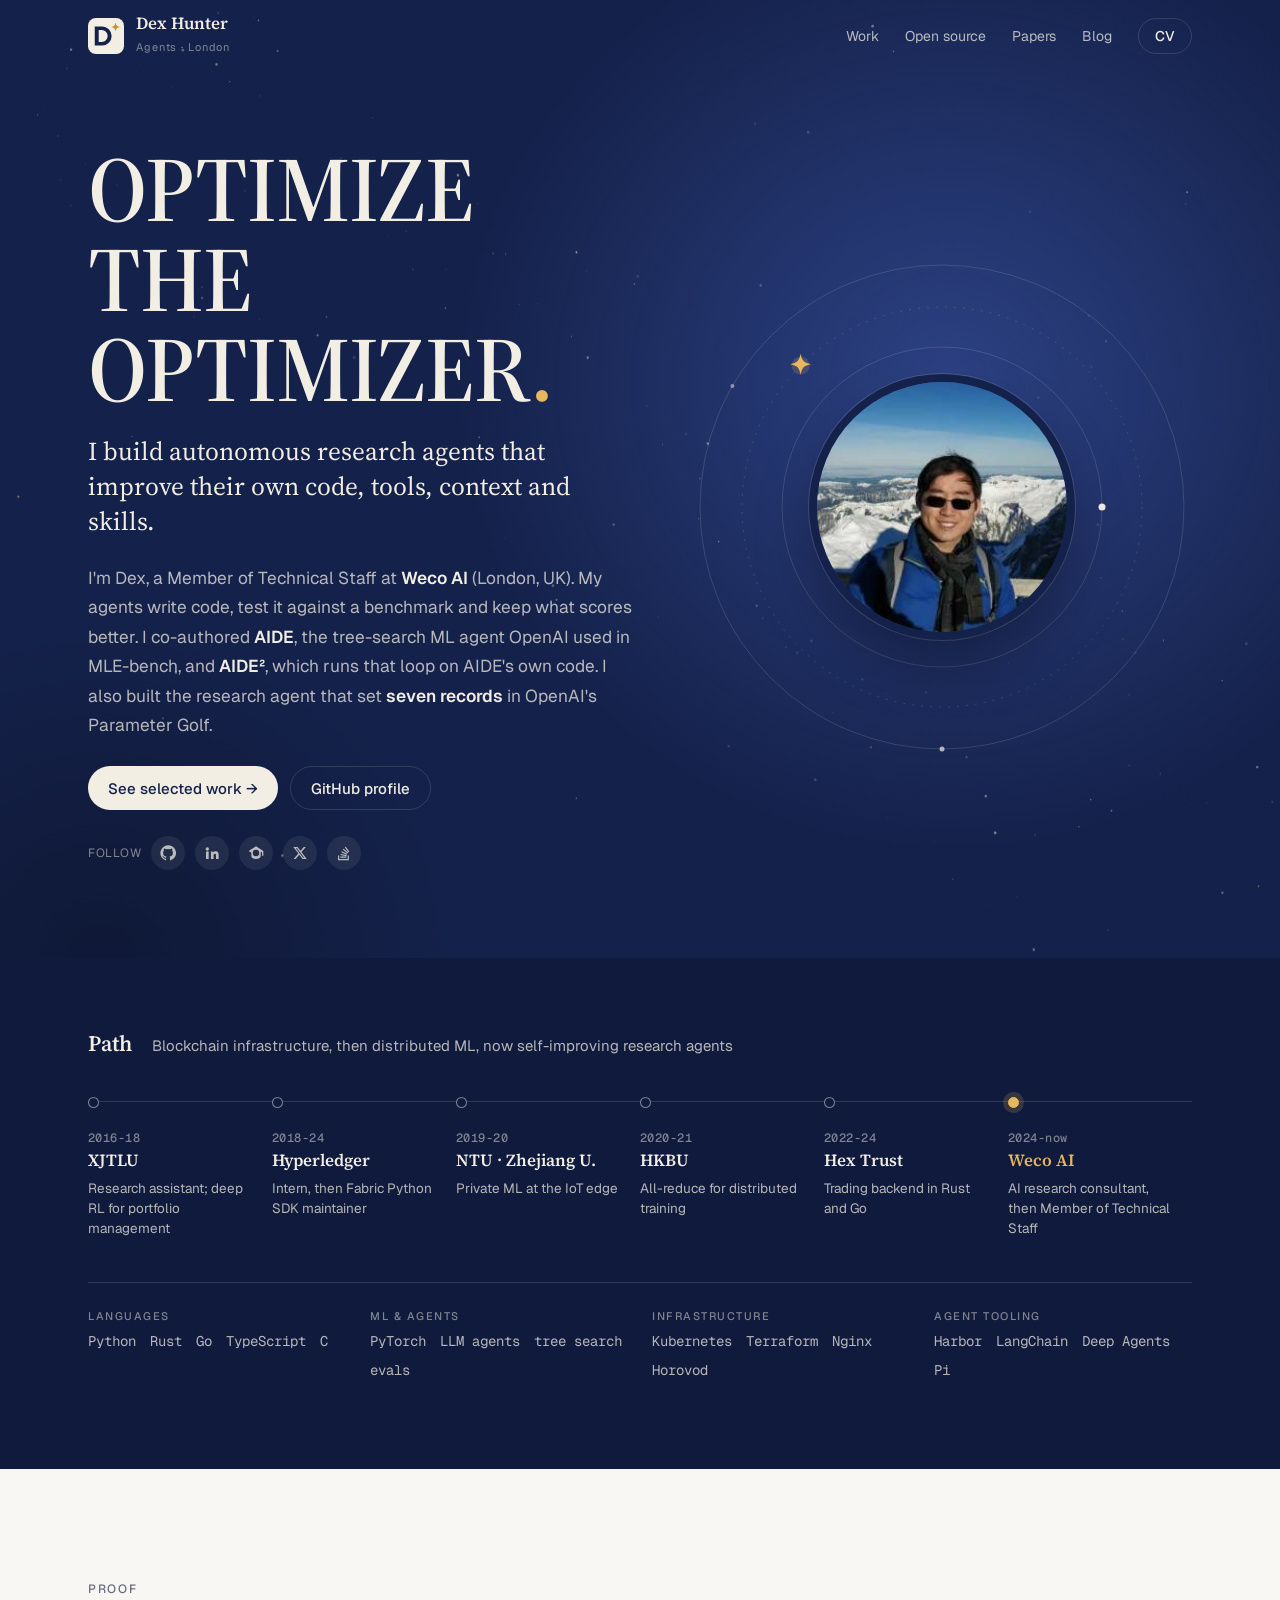
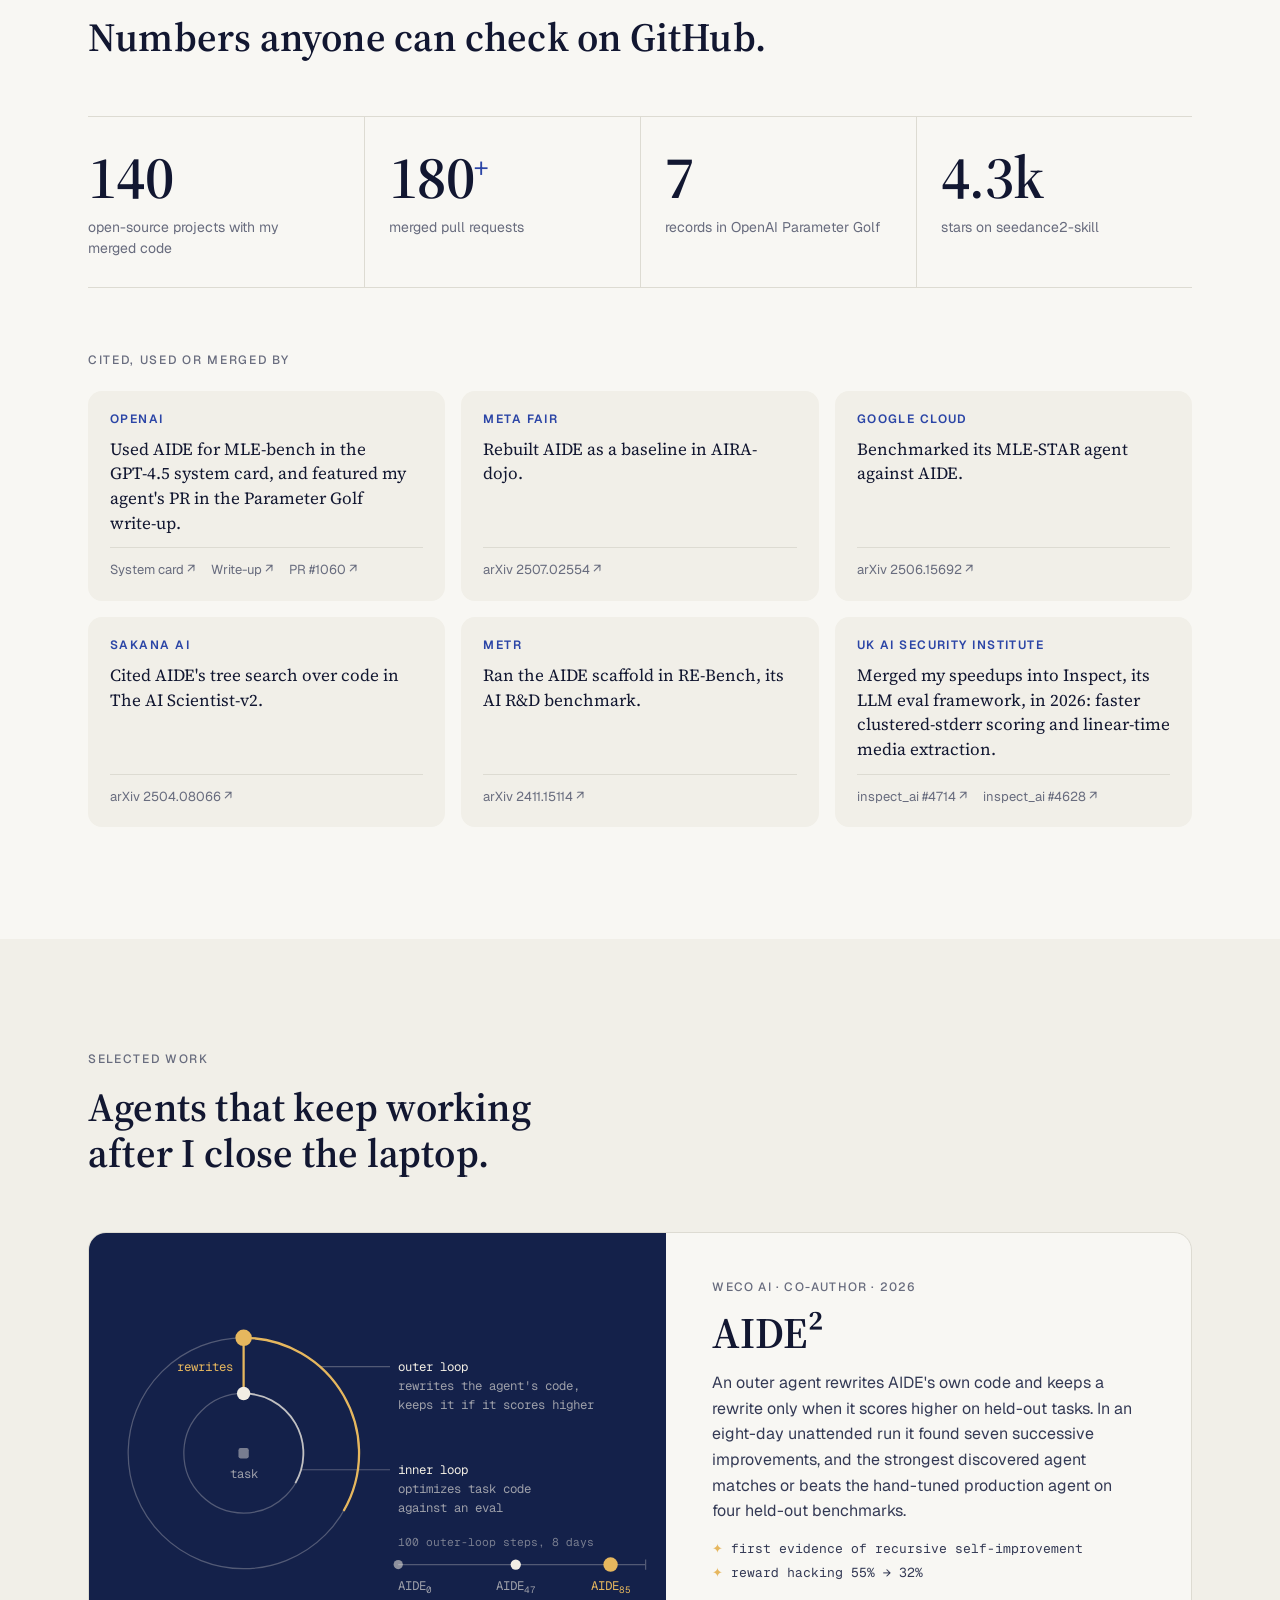
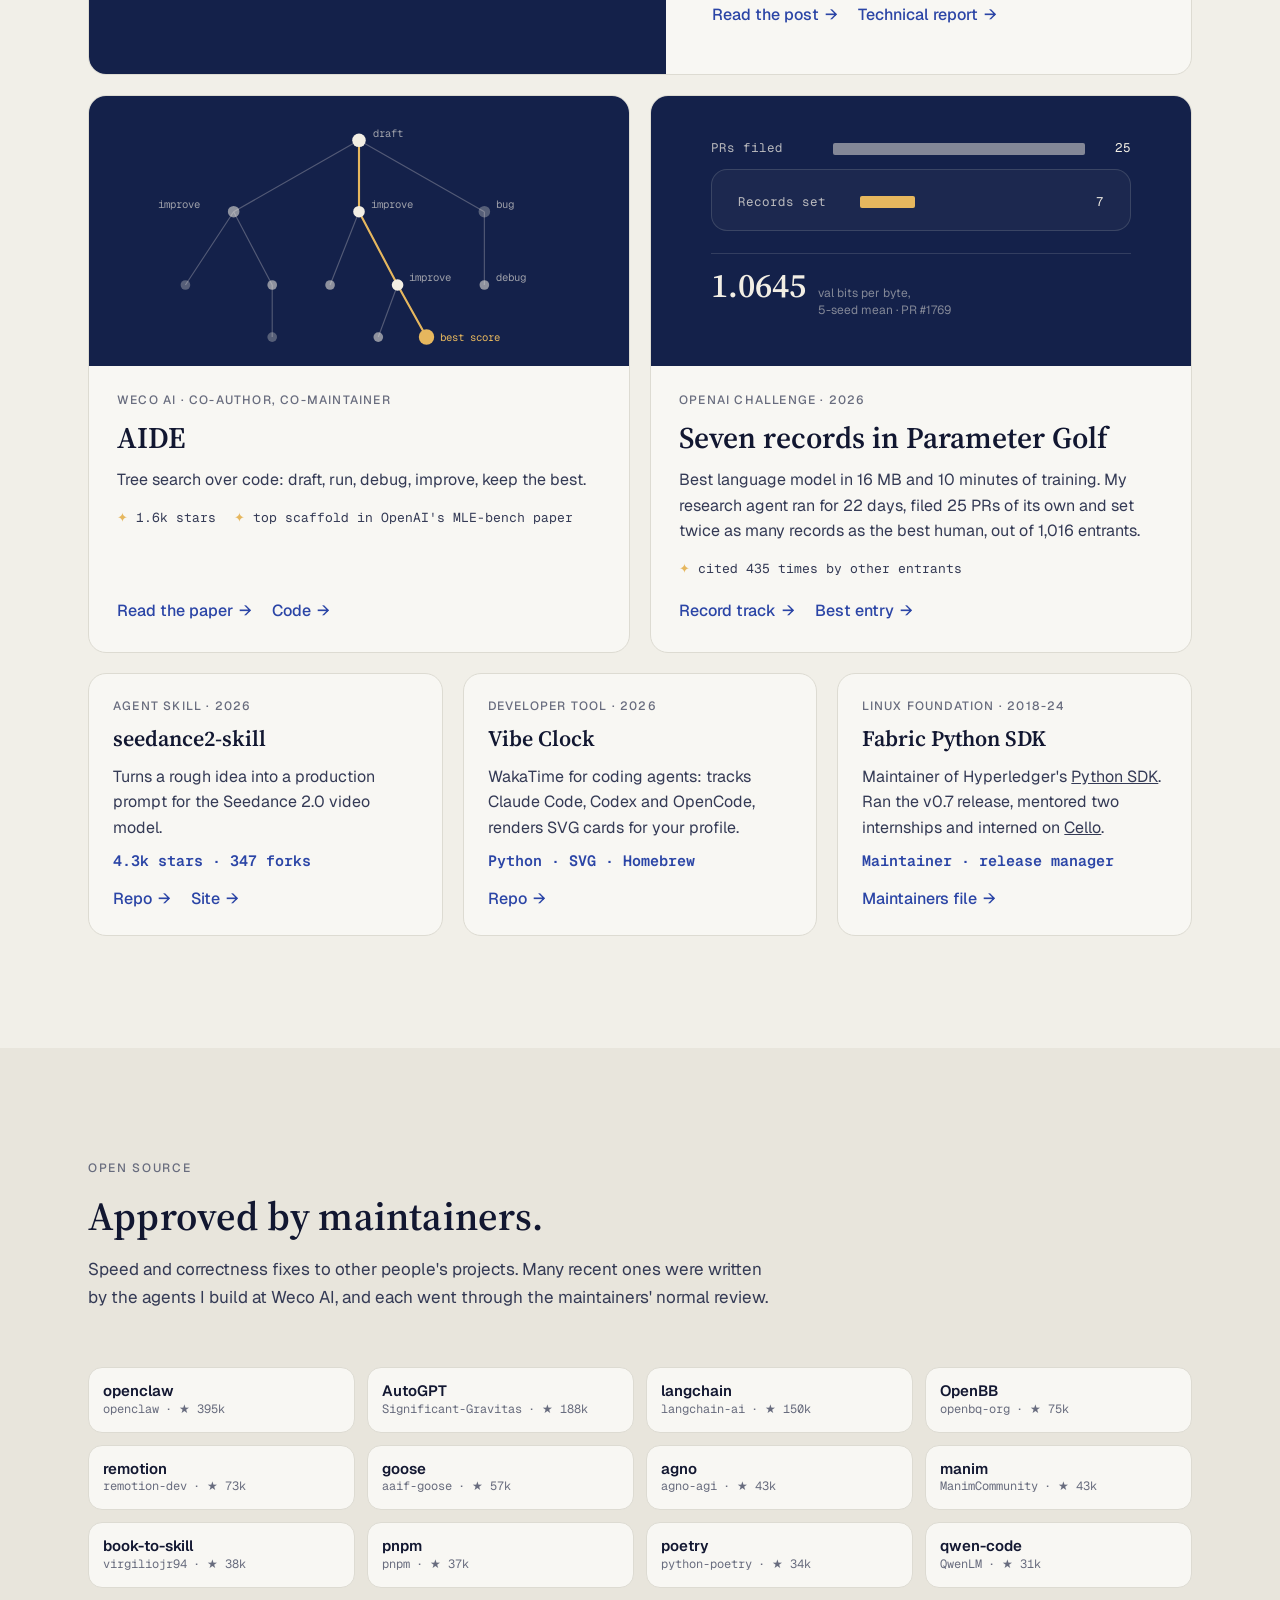
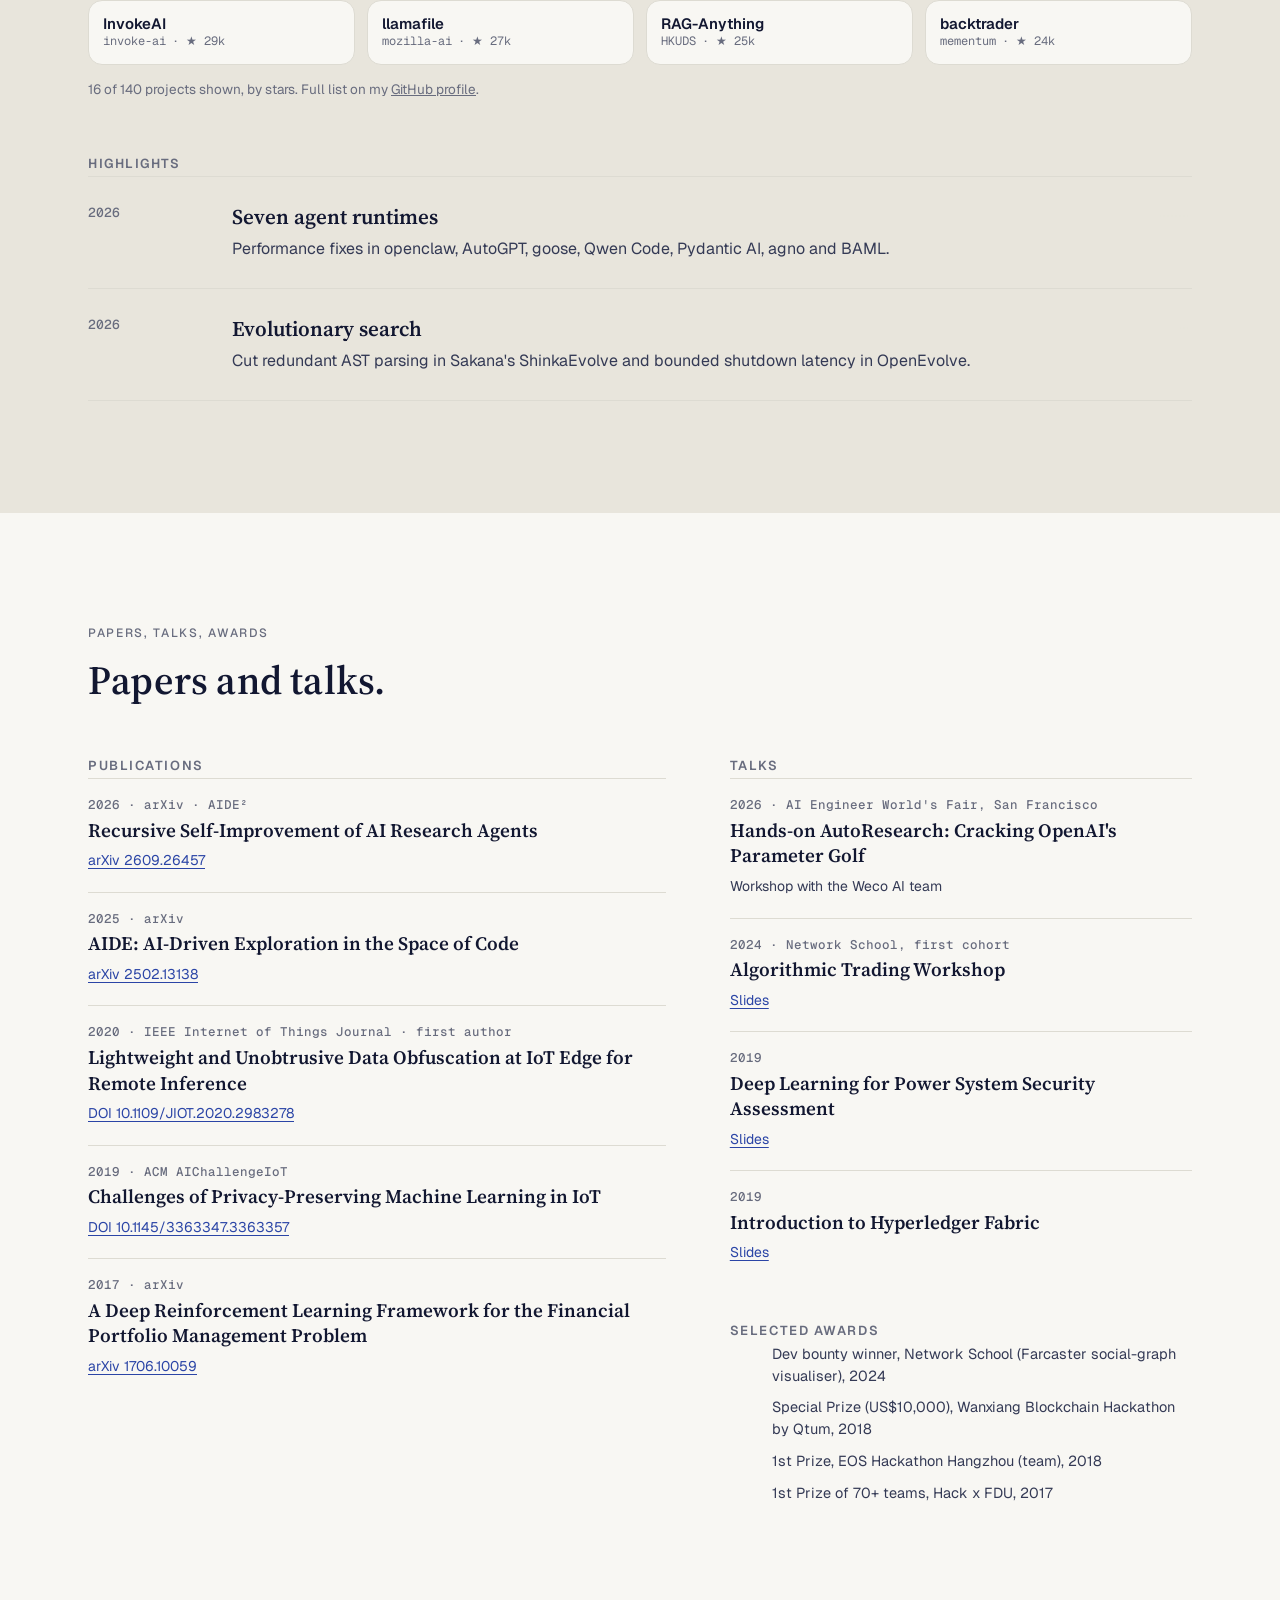
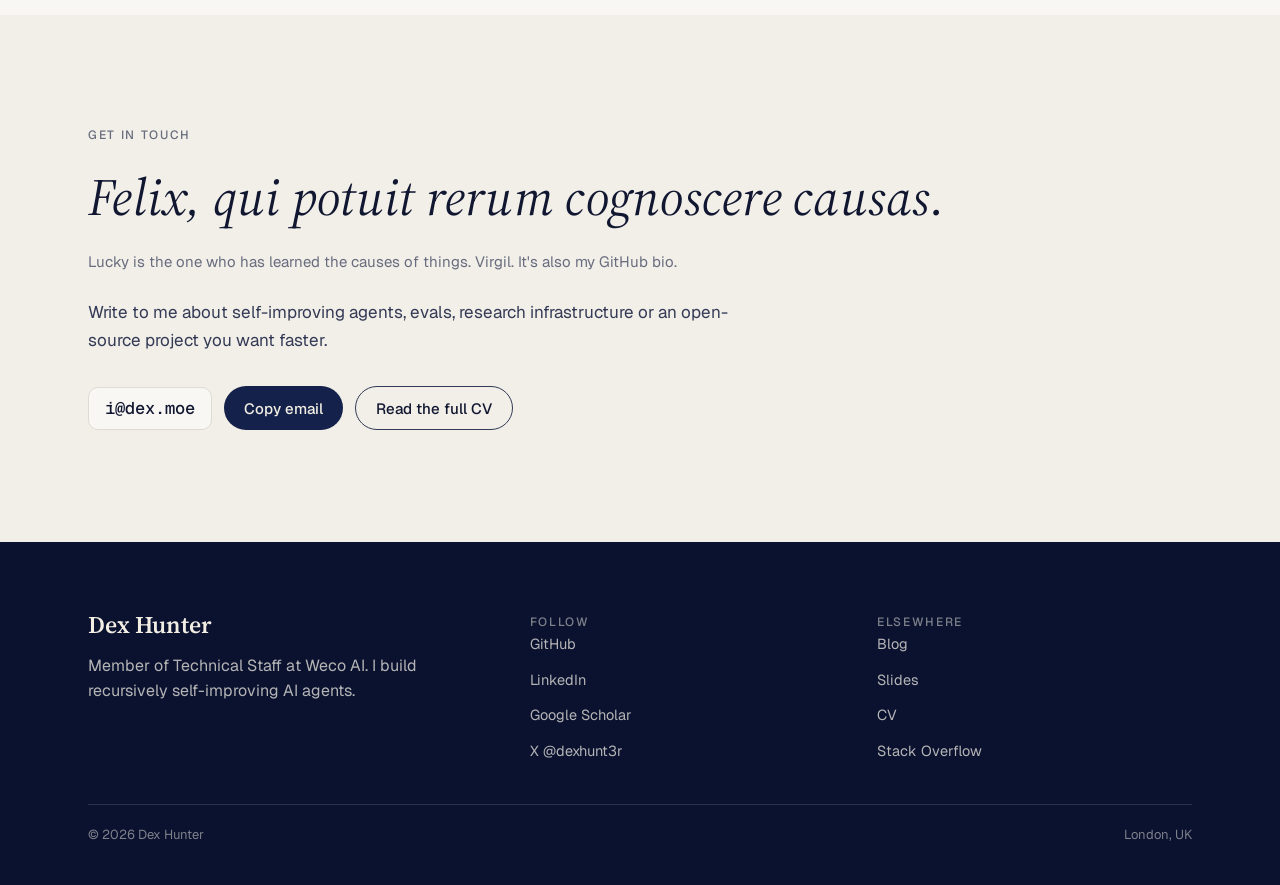
==== commit 064dd23a: ":pencil2: follow profile README to 140 projects Project count 118 -> 140. Refresh openclaw, langchai" ====
--- a/index.html
+++ b/index.html
@@ -11,7 +11,7 @@
 <meta property="og:description" content="Optimize the optimizer. Dex Hunter builds autonomous research agents that improve their own code, tools, context and skills at Weco AI in London, UK.">
 <meta property="og:image" content="https://avatars.githubusercontent.com/u/6930518?v=4&amp;s=600">
 <title>Dex Hunter</title>
-<meta name="description" content="Dex Hunter builds recursively self-improving AI agents for ML engineering and research at Weco AI in London, UK. Co-author of AIDE and AIDE², open-source contributor to 118 projects.">
+<meta name="description" content="Dex Hunter builds recursively self-improving AI agents for ML engineering and research at Weco AI in London, UK. Co-author of AIDE and AIDE², open-source contributor to 140 projects.">
 <link rel="preconnect" href="https://fonts.googleapis.com">
 <link rel="preconnect" href="https://fonts.gstatic.com" crossorigin>
 <link rel="stylesheet" href="https://fonts.googleapis.com/css2?family=Source+Serif+4:opsz,wght@8..60,400;8..60,600;8..60,700&family=Geist:wght@400;500;600&family=Geist+Mono:wght@400;500&display=swap">
@@ -425,7 +425,7 @@
       <h2 id="h-proof">Numbers anyone can check on GitHub.</h2>
     </div>
     <div class="stats">
-      <div class="stat"><div class="n"><span data-to="118">118</span></div><p>open-source projects with my merged code</p></div>
+      <div class="stat"><div class="n"><span data-to="140">140</span></div><p>open-source projects with my merged code</p></div>
       <div class="stat"><div class="n"><span data-to="180">180</span><sup>+</sup></div><p>merged pull requests</p></div>
       <div class="stat"><div class="n"><span data-to="7">7</span></div><p>records in OpenAI Parameter Golf</p></div>
       <div class="stat"><div class="n"><span data-to="4.3" data-dec="1" data-suf="k">4.3k</span></div><p>stars on seedance2-skill</p></div>
@@ -598,24 +598,24 @@
       <p class="lede">Speed and correctness fixes to other people's projects. Many recent ones were written by the agents I build at Weco AI, and each went through the maintainers' normal review.</p>
     </div>
     <div class="repos">
-      <a class="repo" href="https://github.com/openclaw/openclaw/pulls?q=is%3Apr+author%3Adexhunter+is%3Amerged"><img class="av" src="https://avatars.githubusercontent.com/u/252820863?s=96&amp;v=4" alt="" width="36" height="36" loading="lazy" decoding="async" onerror="this.remove()"><span><b>openclaw</b><small><span>openclaw</span><span>★ 394k</span></small></span></a>
+      <a class="repo" href="https://github.com/openclaw/openclaw/pulls?q=is%3Apr+author%3Adexhunter+is%3Amerged"><img class="av" src="https://avatars.githubusercontent.com/u/252820863?s=96&amp;v=4" alt="" width="36" height="36" loading="lazy" decoding="async" onerror="this.remove()"><span><b>openclaw</b><small><span>openclaw</span><span>★ 395k</span></small></span></a>
       <a class="repo" href="https://github.com/Significant-Gravitas/AutoGPT/pulls?q=is%3Apr+author%3Adexhunter+is%3Amerged"><img class="av" src="https://avatars.githubusercontent.com/u/130738209?s=96&amp;v=4" alt="" width="36" height="36" loading="lazy" decoding="async" onerror="this.remove()"><span><b>AutoGPT</b><small><span>Significant-Gravitas</span><span>★ 188k</span></small></span></a>
-      <a class="repo" href="https://github.com/langchain-ai/langchain/pulls?q=is%3Apr+author%3Adexhunter+is%3Amerged"><img class="av" src="https://avatars.githubusercontent.com/u/126733545?s=96&amp;v=4" alt="" width="36" height="36" loading="lazy" decoding="async" onerror="this.remove()"><span><b>langchain</b><small><span>langchain-ai</span><span>★ 149k</span></small></span></a>
+      <a class="repo" href="https://github.com/langchain-ai/langchain/pulls?q=is%3Apr+author%3Adexhunter+is%3Amerged"><img class="av" src="https://avatars.githubusercontent.com/u/126733545?s=96&amp;v=4" alt="" width="36" height="36" loading="lazy" decoding="async" onerror="this.remove()"><span><b>langchain</b><small><span>langchain-ai</span><span>★ 150k</span></small></span></a>
       <a class="repo" href="https://github.com/openbq-org/OpenBB/pulls?q=is%3Apr+author%3Adexhunter+is%3Amerged"><img class="av" src="https://avatars.githubusercontent.com/u/328144346?s=96&amp;v=4" alt="" width="36" height="36" loading="lazy" decoding="async" onerror="this.remove()"><span><b>OpenBB</b><small><span>openbq-org</span><span>★ 75k</span></small></span></a>
-      <a class="repo" href="https://github.com/remotion-dev/remotion/pulls?q=is%3Apr+author%3Adexhunter+is%3Amerged"><img class="av" src="https://avatars.githubusercontent.com/u/85344006?s=96&amp;v=4" alt="" width="36" height="36" loading="lazy" decoding="async" onerror="this.remove()"><span><b>remotion</b><small><span>remotion-dev</span><span>★ 72k</span></small></span></a>
-      <a class="repo" href="https://github.com/aaif-goose/goose/pulls?q=is%3Apr+author%3Adexhunter+is%3Amerged"><img class="av" src="https://avatars.githubusercontent.com/u/271095942?s=96&amp;v=4" alt="" width="36" height="36" loading="lazy" decoding="async" onerror="this.remove()"><span><b>goose</b><small><span>aaif-goose</span><span>★ 56k</span></small></span></a>
+      <a class="repo" href="https://github.com/remotion-dev/remotion/pulls?q=is%3Apr+author%3Adexhunter+is%3Amerged"><img class="av" src="https://avatars.githubusercontent.com/u/85344006?s=96&amp;v=4" alt="" width="36" height="36" loading="lazy" decoding="async" onerror="this.remove()"><span><b>remotion</b><small><span>remotion-dev</span><span>★ 73k</span></small></span></a>
+      <a class="repo" href="https://github.com/aaif-goose/goose/pulls?q=is%3Apr+author%3Adexhunter+is%3Amerged"><img class="av" src="https://avatars.githubusercontent.com/u/271095942?s=96&amp;v=4" alt="" width="36" height="36" loading="lazy" decoding="async" onerror="this.remove()"><span><b>goose</b><small><span>aaif-goose</span><span>★ 57k</span></small></span></a>
       <a class="repo" href="https://github.com/agno-agi/agno/pulls?q=is%3Apr+author%3Adexhunter+is%3Amerged"><img class="av" src="https://avatars.githubusercontent.com/u/104874993?s=96&amp;v=4" alt="" width="36" height="36" loading="lazy" decoding="async" onerror="this.remove()"><span><b>agno</b><small><span>agno-agi</span><span>★ 43k</span></small></span></a>
-      <a class="repo" href="https://github.com/ManimCommunity/manim/pulls?q=is%3Apr+author%3Adexhunter+is%3Amerged"><img class="av" src="https://avatars.githubusercontent.com/u/65579849?s=96&amp;v=4" alt="" width="36" height="36" loading="lazy" decoding="async" onerror="this.remove()"><span><b>manim</b><small><span>ManimCommunity</span><span>★ 42k</span></small></span></a>
-      <a class="repo" href="https://github.com/virgiliojr94/book-to-skill/pulls?q=is%3Apr+author%3Adexhunter+is%3Amerged"><img class="av" src="https://avatars.githubusercontent.com/u/23645449?s=96&amp;v=4" alt="" width="36" height="36" loading="lazy" decoding="async" onerror="this.remove()"><span><b>book-to-skill</b><small><span>virgiliojr94</span><span>★ 37k</span></small></span></a>
+      <a class="repo" href="https://github.com/ManimCommunity/manim/pulls?q=is%3Apr+author%3Adexhunter+is%3Amerged"><img class="av" src="https://avatars.githubusercontent.com/u/65579849?s=96&amp;v=4" alt="" width="36" height="36" loading="lazy" decoding="async" onerror="this.remove()"><span><b>manim</b><small><span>ManimCommunity</span><span>★ 43k</span></small></span></a>
+      <a class="repo" href="https://github.com/virgiliojr94/book-to-skill/pulls?q=is%3Apr+author%3Adexhunter+is%3Amerged"><img class="av" src="https://avatars.githubusercontent.com/u/23645449?s=96&amp;v=4" alt="" width="36" height="36" loading="lazy" decoding="async" onerror="this.remove()"><span><b>book-to-skill</b><small><span>virgiliojr94</span><span>★ 38k</span></small></span></a>
       <a class="repo" href="https://github.com/pnpm/pnpm/pulls?q=is%3Apr+author%3Adexhunter+is%3Amerged"><img class="av" src="https://avatars.githubusercontent.com/u/21320719?s=96&amp;v=4" alt="" width="36" height="36" loading="lazy" decoding="async" onerror="this.remove()"><span><b>pnpm</b><small><span>pnpm</span><span>★ 37k</span></small></span></a>
       <a class="repo" href="https://github.com/python-poetry/poetry/pulls?q=is%3Apr+author%3Adexhunter+is%3Amerged"><img class="av" src="https://avatars.githubusercontent.com/u/48722593?s=96&amp;v=4" alt="" width="36" height="36" loading="lazy" decoding="async" onerror="this.remove()"><span><b>poetry</b><small><span>python-poetry</span><span>★ 34k</span></small></span></a>
-      <a class="repo" href="https://github.com/QwenLM/qwen-code/pulls?q=is%3Apr+author%3Adexhunter+is%3Amerged"><img class="av" src="https://avatars.githubusercontent.com/u/141221163?s=96&amp;v=4" alt="" width="36" height="36" loading="lazy" decoding="async" onerror="this.remove()"><span><b>qwen-code</b><small><span>QwenLM</span><span>★ 29k</span></small></span></a>
+      <a class="repo" href="https://github.com/QwenLM/qwen-code/pulls?q=is%3Apr+author%3Adexhunter+is%3Amerged"><img class="av" src="https://avatars.githubusercontent.com/u/141221163?s=96&amp;v=4" alt="" width="36" height="36" loading="lazy" decoding="async" onerror="this.remove()"><span><b>qwen-code</b><small><span>QwenLM</span><span>★ 31k</span></small></span></a>
       <a class="repo" href="https://github.com/invoke-ai/InvokeAI/pulls?q=is%3Apr+author%3Adexhunter+is%3Amerged"><img class="av" src="https://avatars.githubusercontent.com/u/113954515?s=96&amp;v=4" alt="" width="36" height="36" loading="lazy" decoding="async" onerror="this.remove()"><span><b>InvokeAI</b><small><span>invoke-ai</span><span>★ 29k</span></small></span></a>
       <a class="repo" href="https://github.com/mozilla-ai/llamafile/pulls?q=is%3Apr+author%3Adexhunter+is%3Amerged"><img class="av" src="https://avatars.githubusercontent.com/u/129804596?s=96&amp;v=4" alt="" width="36" height="36" loading="lazy" decoding="async" onerror="this.remove()"><span><b>llamafile</b><small><span>mozilla-ai</span><span>★ 27k</span></small></span></a>
-      <a class="repo" href="https://github.com/HKUDS/RAG-Anything/pulls?q=is%3Apr+author%3Adexhunter+is%3Amerged"><img class="av" src="https://avatars.githubusercontent.com/u/118165258?s=96&amp;v=4" alt="" width="36" height="36" loading="lazy" decoding="async" onerror="this.remove()"><span><b>RAG-Anything</b><small><span>HKUDS</span><span>★ 24k</span></small></span></a>
+      <a class="repo" href="https://github.com/HKUDS/RAG-Anything/pulls?q=is%3Apr+author%3Adexhunter+is%3Amerged"><img class="av" src="https://avatars.githubusercontent.com/u/118165258?s=96&amp;v=4" alt="" width="36" height="36" loading="lazy" decoding="async" onerror="this.remove()"><span><b>RAG-Anything</b><small><span>HKUDS</span><span>★ 25k</span></small></span></a>
       <a class="repo" href="https://github.com/mementum/backtrader/pulls?q=is%3Apr+author%3Adexhunter+is%3Amerged"><img class="av" src="https://avatars.githubusercontent.com/u/5713511?s=96&amp;v=4" alt="" width="36" height="36" loading="lazy" decoding="async" onerror="this.remove()"><span><b>backtrader</b><small><span>mementum</span><span>★ 24k</span></small></span></a>
     </div>
-    <p class="tbl-note">16 of 118 projects shown, by stars. Full list on my <a href="https://github.com/dexhunter">GitHub profile</a>.</p>
+    <p class="tbl-note">16 of 140 projects shown, by stars. Full list on my <a href="https://github.com/dexhunter">GitHub profile</a>.</p>
     <p class="col-title hl-title">Highlights</p>
     <ol class="log">
       <li><time>2026</time><div><div class="hl-head"><h3>Seven agent runtimes</h3><div class="stack-av"><a href="https://github.com/openclaw/openclaw/pull/99714" title="openclaw"><img class="av" src="https://avatars.githubusercontent.com/u/252820863?s=96&amp;v=4" alt="" width="30" height="30" loading="lazy" decoding="async" onerror="this.remove()"></a><a href="https://github.com/Significant-Gravitas/AutoGPT/pull/13478" title="AutoGPT"><img class="av" src="https://avatars.githubusercontent.com/u/130738209?s=96&amp;v=4" alt="" width="30" height="30" loading="lazy" decoding="async" onerror="this.remove()"></a><a href="https://github.com/aaif-goose/goose/pull/10409" title="goose"><img class="av" src="https://avatars.githubusercontent.com/u/271095942?s=96&amp;v=4" alt="" width="30" height="30" loading="lazy" decoding="async" onerror="this.remove()"></a><a href="https://github.com/QwenLM/qwen-code/pull/8253" title="Qwen Code"><img class="av" src="https://avatars.githubusercontent.com/u/141221163?s=96&amp;v=4" alt="" width="30" height="30" loading="lazy" decoding="async" onerror="this.remove()"></a><a href="https://github.com/pydantic/pydantic-ai/pull/6485" title="Pydantic AI"><img class="av" src="https://avatars.githubusercontent.com/u/110818415?s=96&amp;v=4" alt="" width="30" height="30" loading="lazy" decoding="async" onerror="this.remove()"></a><a href="https://github.com/agno-agi/agno/pull/8907" title="agno"><img class="av" src="https://avatars.githubusercontent.com/u/104874993?s=96&amp;v=4" alt="" width="30" height="30" loading="lazy" decoding="async" onerror="this.remove()"></a><a href="https://github.com/BoundaryML/baml/pull/3975" title="BAML"><img class="av" src="https://avatars.githubusercontent.com/u/124114301?s=96&amp;v=4" alt="" width="30" height="30" loading="lazy" decoding="async" onerror="this.remove()"></a></div></div><p>Performance fixes in openclaw, AutoGPT, goose, Qwen Code, Pydantic AI, agno and BAML.</p></div></li>
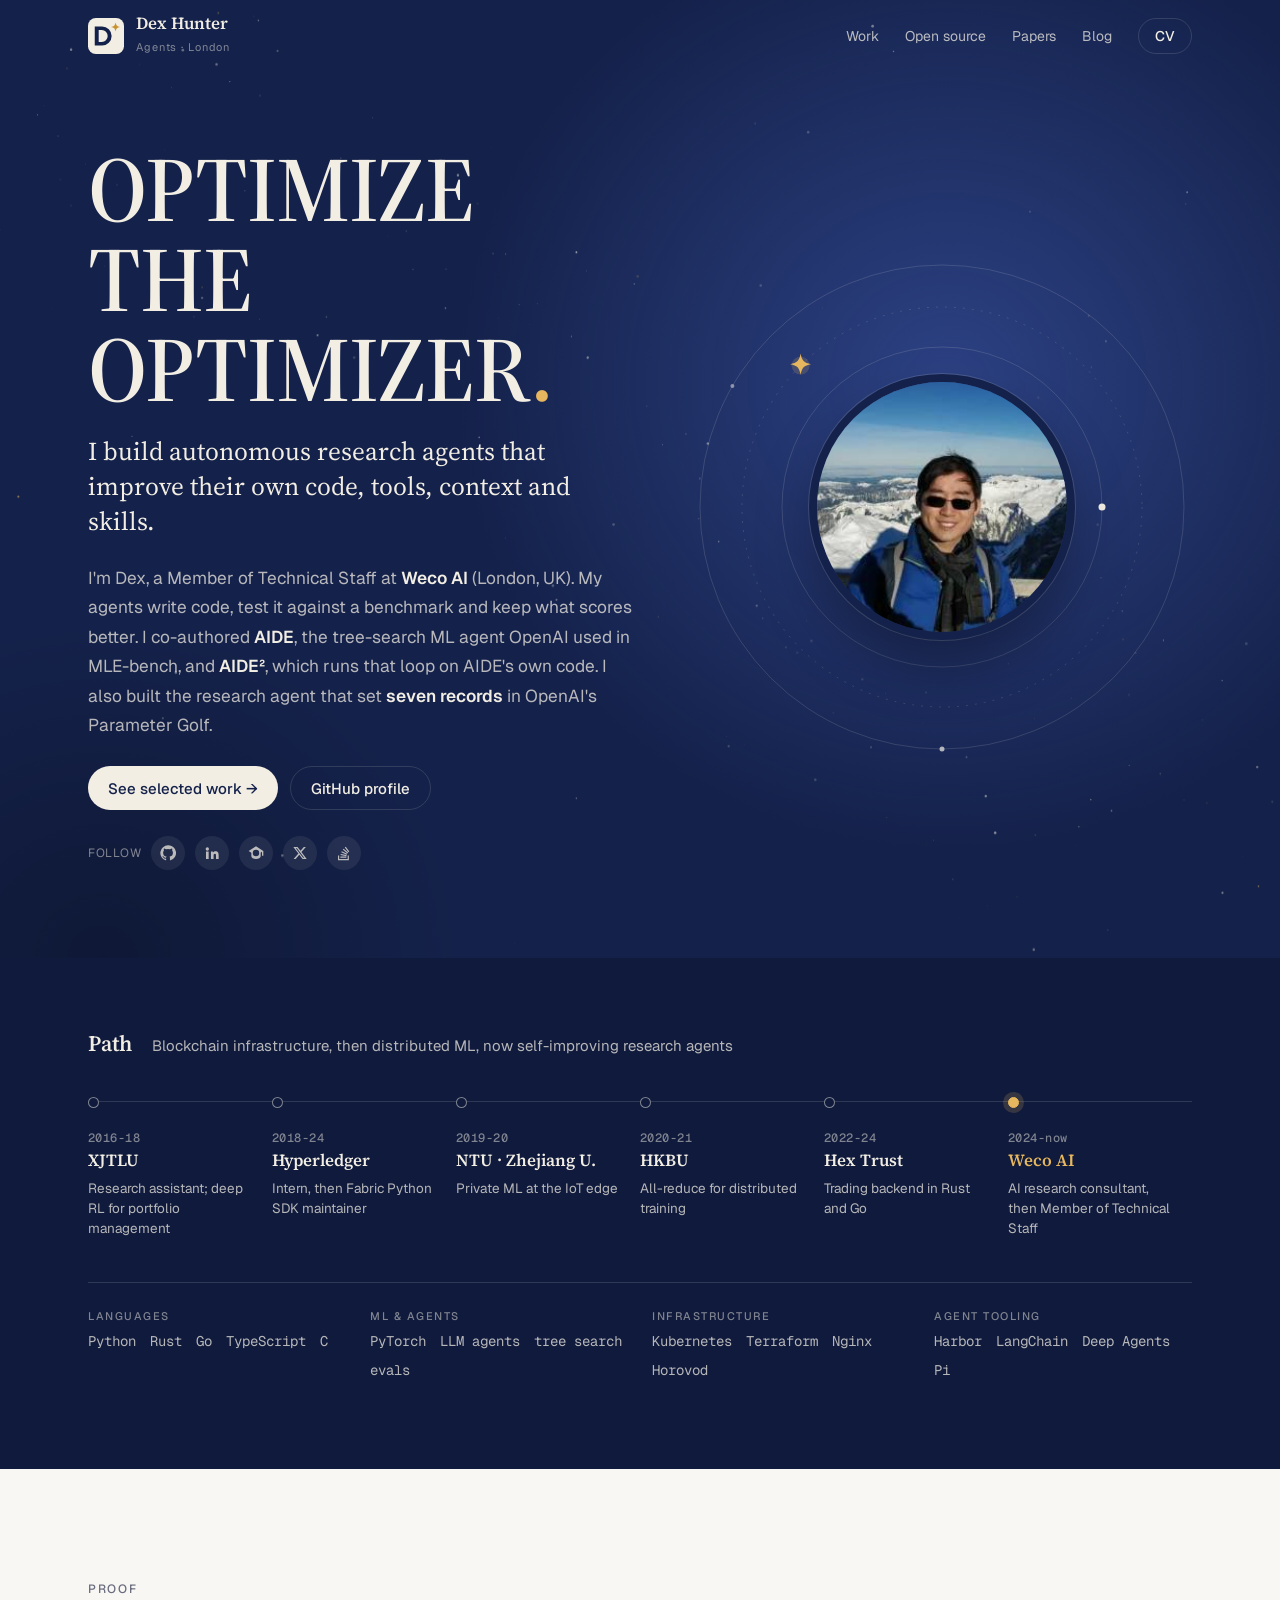
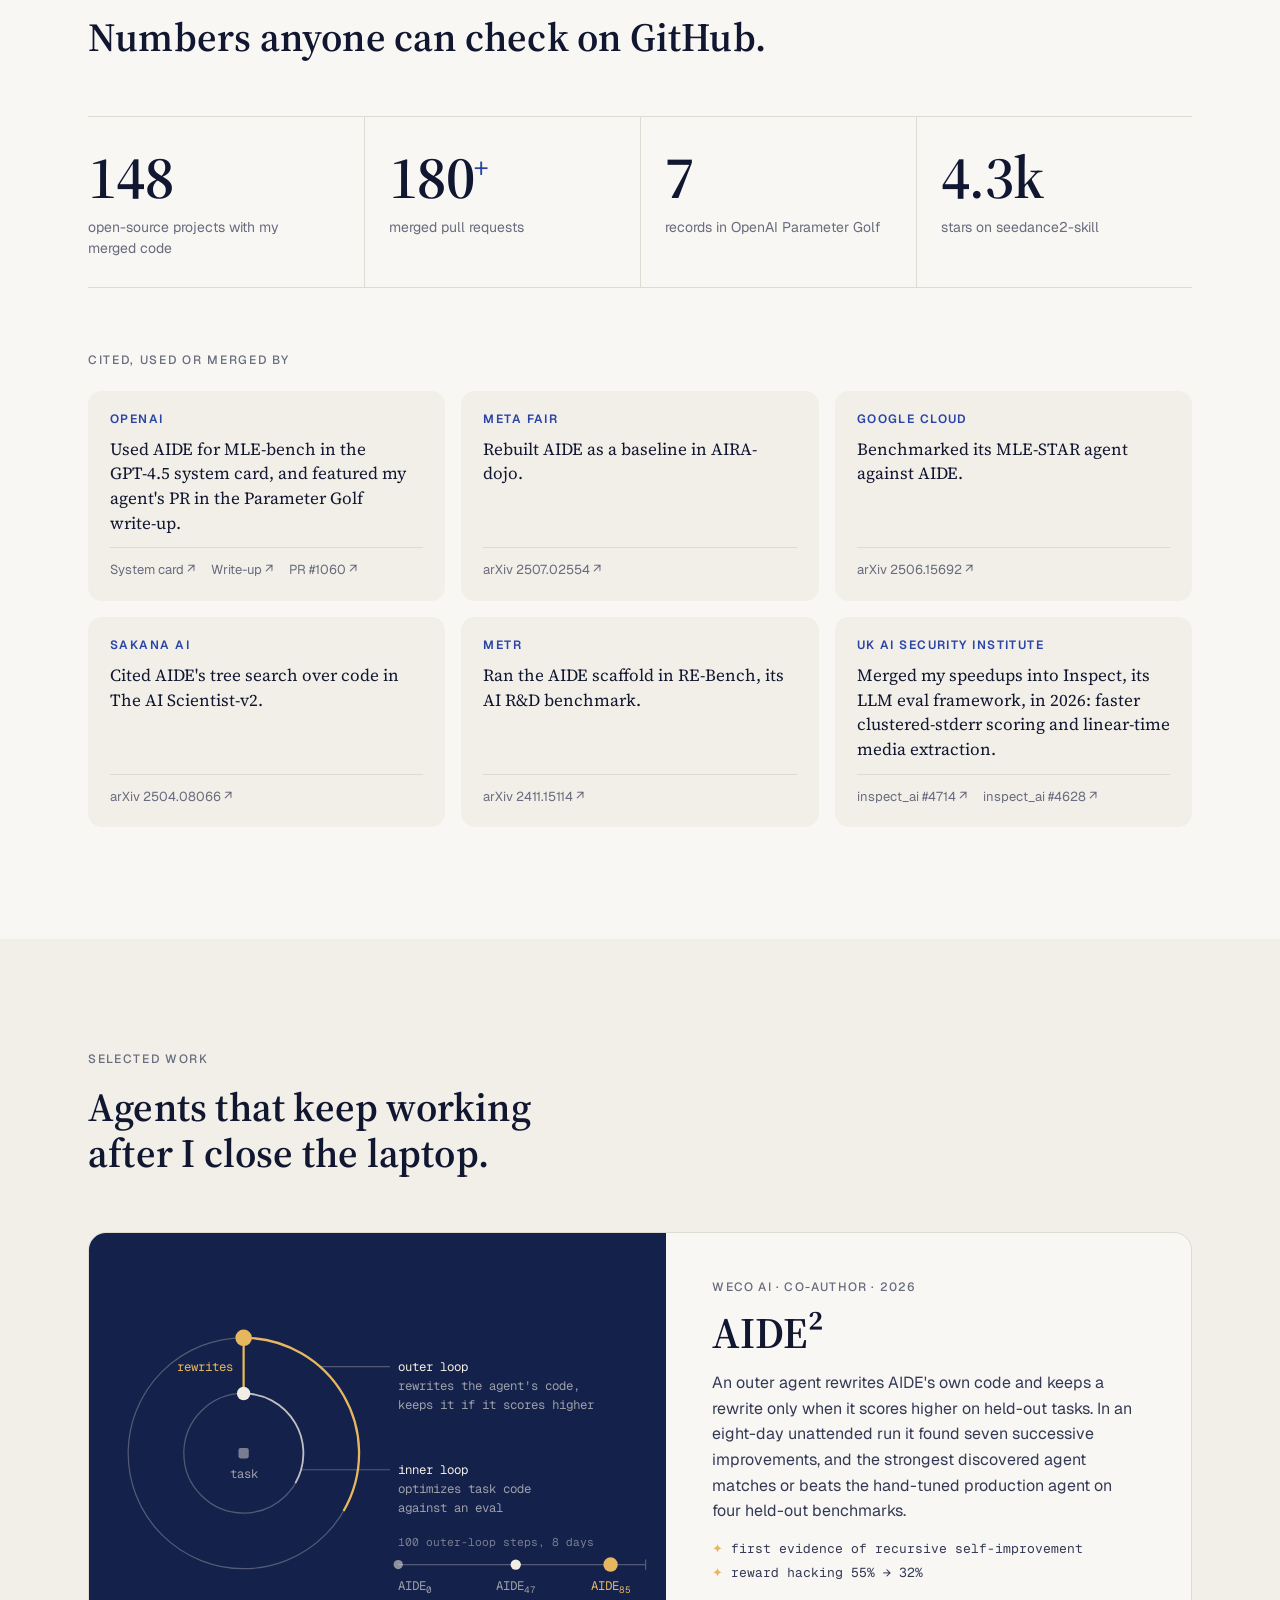
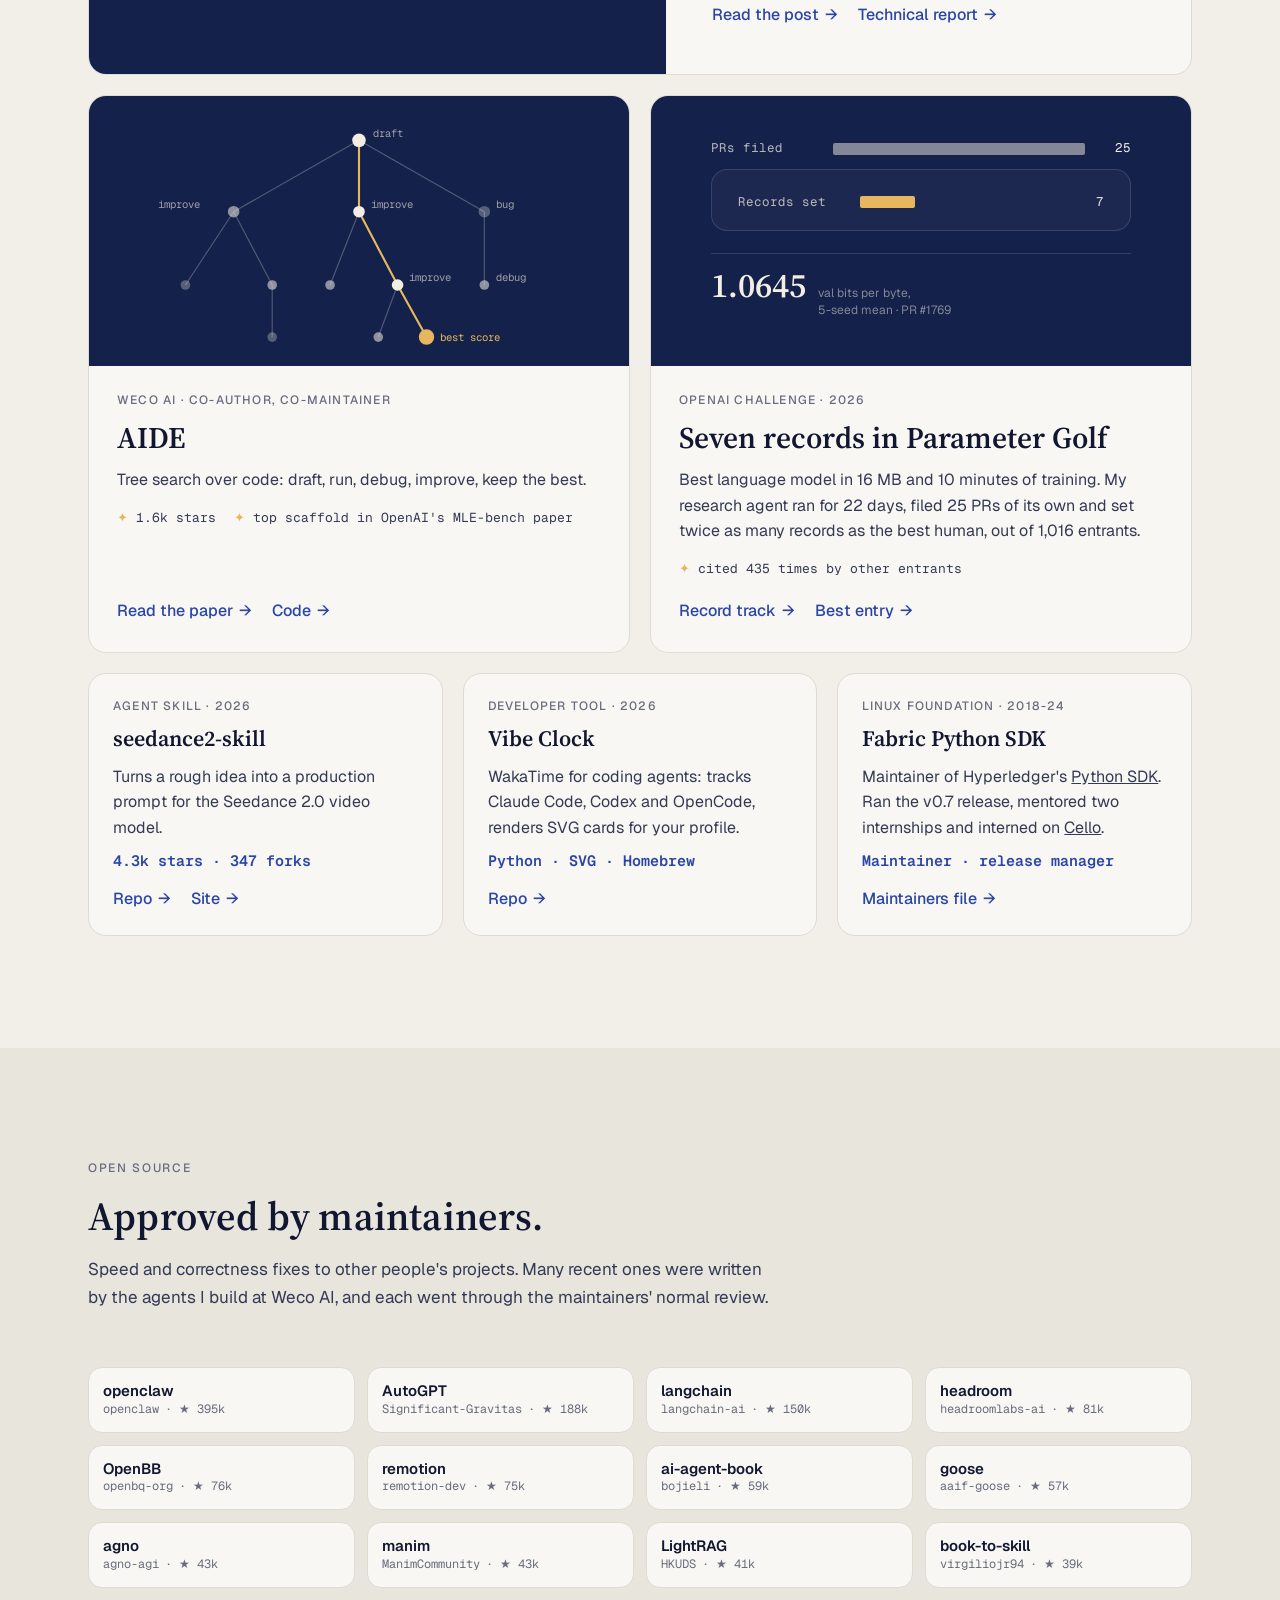
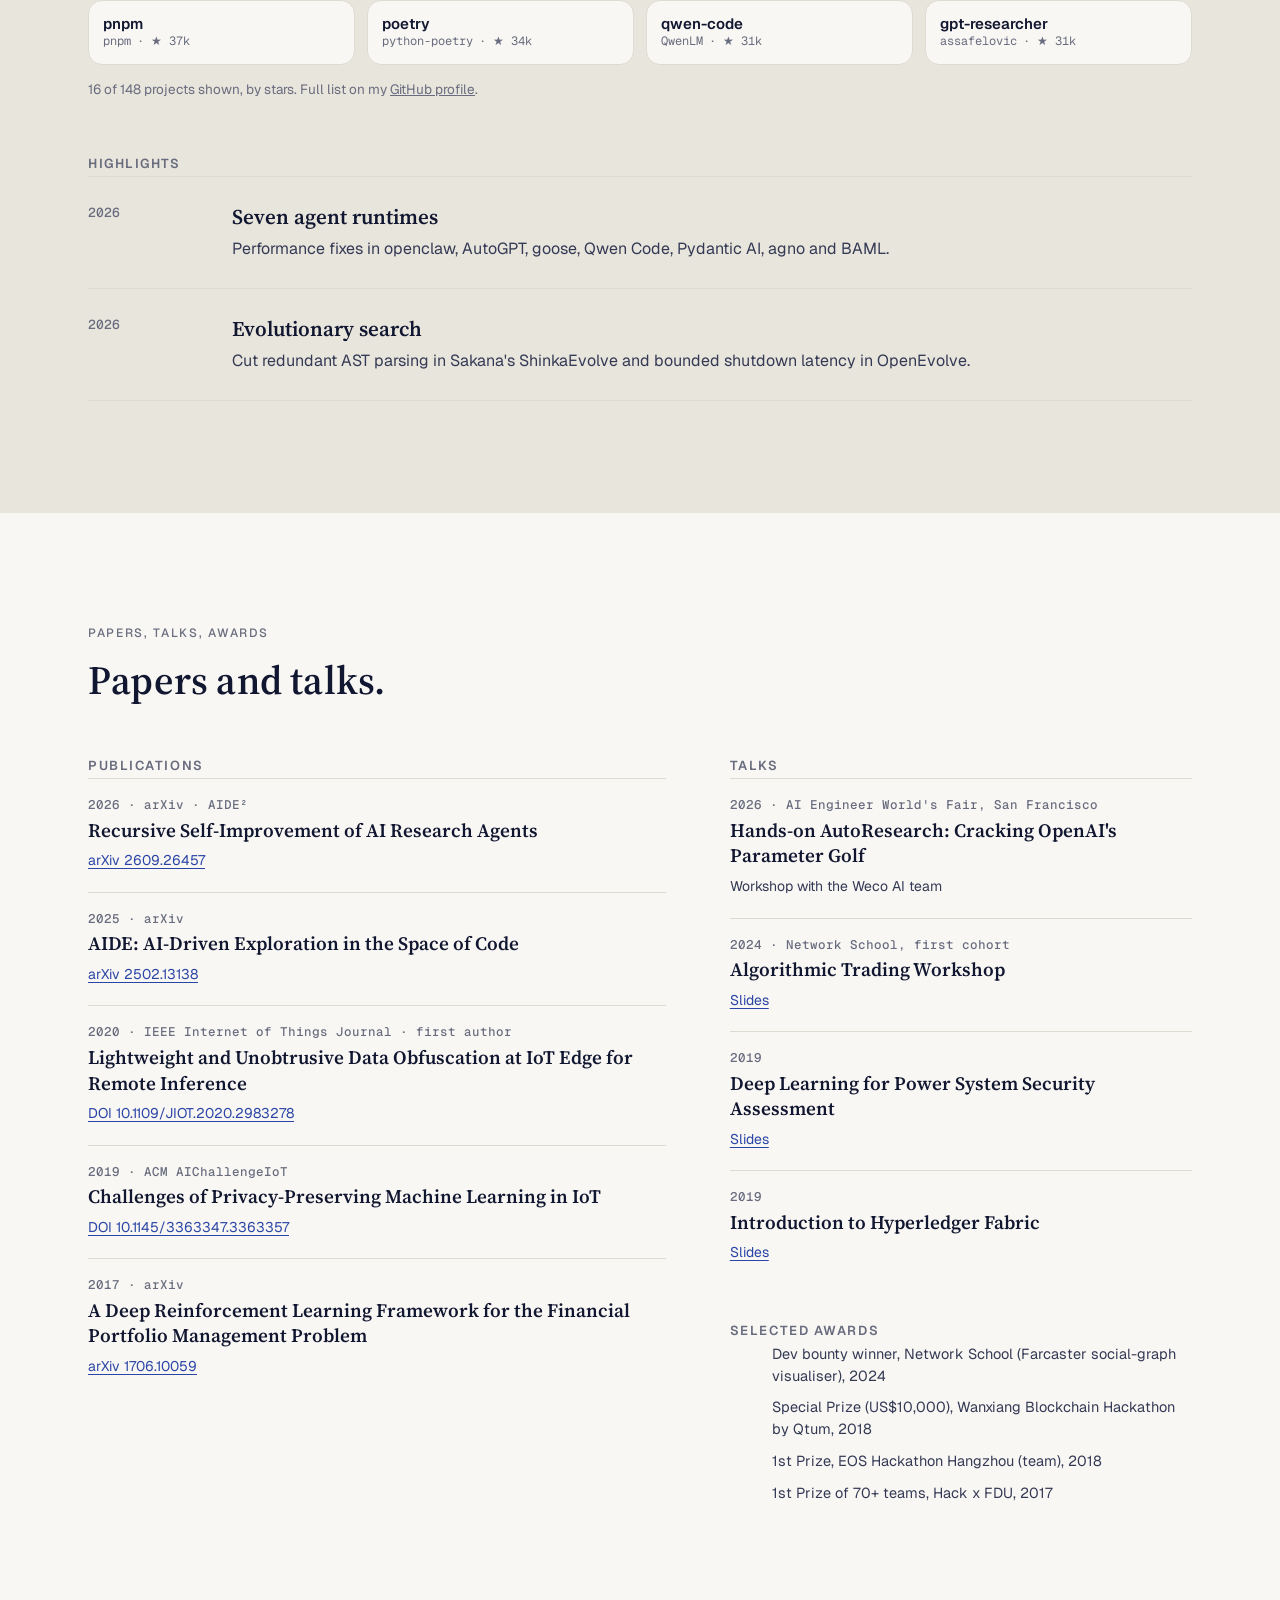
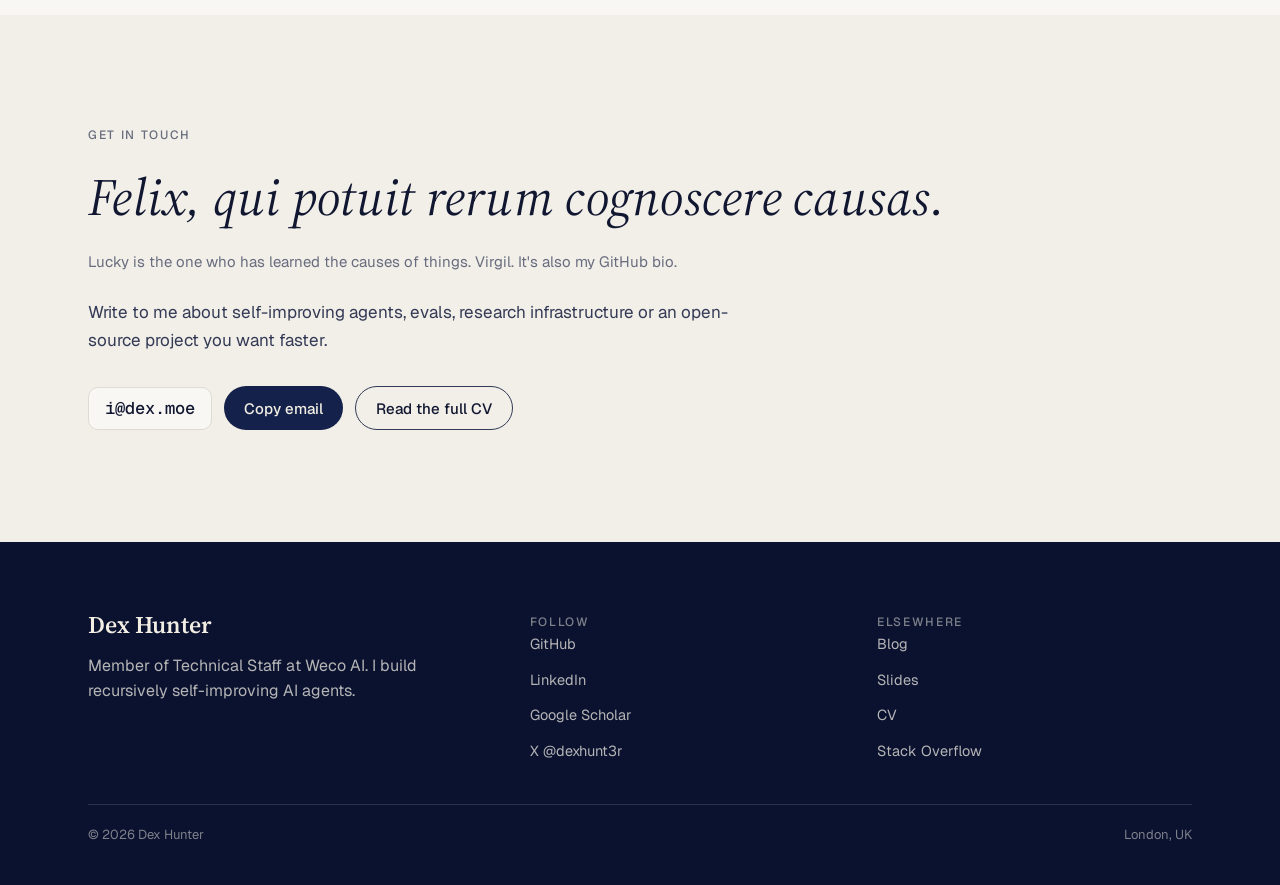
==== commit f5faa616: ":pencil2: follow profile README to 148 projects Project count 140 -> 148. headroom (81k), ai-agent-b" ====
--- a/index.html
+++ b/index.html
@@ -11,7 +11,7 @@
 <meta property="og:description" content="Optimize the optimizer. Dex Hunter builds autonomous research agents that improve their own code, tools, context and skills at Weco AI in London, UK.">
 <meta property="og:image" content="https://avatars.githubusercontent.com/u/6930518?v=4&amp;s=600">
 <title>Dex Hunter</title>
-<meta name="description" content="Dex Hunter builds recursively self-improving AI agents for ML engineering and research at Weco AI in London, UK. Co-author of AIDE and AIDE², open-source contributor to 140 projects.">
+<meta name="description" content="Dex Hunter builds recursively self-improving AI agents for ML engineering and research at Weco AI in London, UK. Co-author of AIDE and AIDE², open-source contributor to 148 projects.">
 <link rel="preconnect" href="https://fonts.googleapis.com">
 <link rel="preconnect" href="https://fonts.gstatic.com" crossorigin>
 <link rel="stylesheet" href="https://fonts.googleapis.com/css2?family=Source+Serif+4:opsz,wght@8..60,400;8..60,600;8..60,700&family=Geist:wght@400;500;600&family=Geist+Mono:wght@400;500&display=swap">
@@ -425,7 +425,7 @@
       <h2 id="h-proof">Numbers anyone can check on GitHub.</h2>
     </div>
     <div class="stats">
-      <div class="stat"><div class="n"><span data-to="140">140</span></div><p>open-source projects with my merged code</p></div>
+      <div class="stat"><div class="n"><span data-to="148">148</span></div><p>open-source projects with my merged code</p></div>
       <div class="stat"><div class="n"><span data-to="180">180</span><sup>+</sup></div><p>merged pull requests</p></div>
       <div class="stat"><div class="n"><span data-to="7">7</span></div><p>records in OpenAI Parameter Golf</p></div>
       <div class="stat"><div class="n"><span data-to="4.3" data-dec="1" data-suf="k">4.3k</span></div><p>stars on seedance2-skill</p></div>
@@ -601,21 +601,21 @@
       <a class="repo" href="https://github.com/openclaw/openclaw/pulls?q=is%3Apr+author%3Adexhunter+is%3Amerged"><img class="av" src="https://avatars.githubusercontent.com/u/252820863?s=96&amp;v=4" alt="" width="36" height="36" loading="lazy" decoding="async" onerror="this.remove()"><span><b>openclaw</b><small><span>openclaw</span><span>★ 395k</span></small></span></a>
       <a class="repo" href="https://github.com/Significant-Gravitas/AutoGPT/pulls?q=is%3Apr+author%3Adexhunter+is%3Amerged"><img class="av" src="https://avatars.githubusercontent.com/u/130738209?s=96&amp;v=4" alt="" width="36" height="36" loading="lazy" decoding="async" onerror="this.remove()"><span><b>AutoGPT</b><small><span>Significant-Gravitas</span><span>★ 188k</span></small></span></a>
       <a class="repo" href="https://github.com/langchain-ai/langchain/pulls?q=is%3Apr+author%3Adexhunter+is%3Amerged"><img class="av" src="https://avatars.githubusercontent.com/u/126733545?s=96&amp;v=4" alt="" width="36" height="36" loading="lazy" decoding="async" onerror="this.remove()"><span><b>langchain</b><small><span>langchain-ai</span><span>★ 150k</span></small></span></a>
-      <a class="repo" href="https://github.com/openbq-org/OpenBB/pulls?q=is%3Apr+author%3Adexhunter+is%3Amerged"><img class="av" src="https://avatars.githubusercontent.com/u/328144346?s=96&amp;v=4" alt="" width="36" height="36" loading="lazy" decoding="async" onerror="this.remove()"><span><b>OpenBB</b><small><span>openbq-org</span><span>★ 75k</span></small></span></a>
-      <a class="repo" href="https://github.com/remotion-dev/remotion/pulls?q=is%3Apr+author%3Adexhunter+is%3Amerged"><img class="av" src="https://avatars.githubusercontent.com/u/85344006?s=96&amp;v=4" alt="" width="36" height="36" loading="lazy" decoding="async" onerror="this.remove()"><span><b>remotion</b><small><span>remotion-dev</span><span>★ 73k</span></small></span></a>
+      <a class="repo" href="https://github.com/headroomlabs-ai/headroom/pulls?q=is%3Apr+author%3Adexhunter+is%3Amerged"><img class="av" src="https://avatars.githubusercontent.com/u/294291659?s=96&amp;v=4" alt="" width="36" height="36" loading="lazy" decoding="async" onerror="this.remove()"><span><b>headroom</b><small><span>headroomlabs-ai</span><span>★ 81k</span></small></span></a>
+      <a class="repo" href="https://github.com/openbq-org/OpenBB/pulls?q=is%3Apr+author%3Adexhunter+is%3Amerged"><img class="av" src="https://avatars.githubusercontent.com/u/328144346?s=96&amp;v=4" alt="" width="36" height="36" loading="lazy" decoding="async" onerror="this.remove()"><span><b>OpenBB</b><small><span>openbq-org</span><span>★ 76k</span></small></span></a>
+      <a class="repo" href="https://github.com/remotion-dev/remotion/pulls?q=is%3Apr+author%3Adexhunter+is%3Amerged"><img class="av" src="https://avatars.githubusercontent.com/u/85344006?s=96&amp;v=4" alt="" width="36" height="36" loading="lazy" decoding="async" onerror="this.remove()"><span><b>remotion</b><small><span>remotion-dev</span><span>★ 75k</span></small></span></a>
+      <a class="repo" href="https://github.com/bojieli/ai-agent-book/pulls?q=is%3Apr+author%3Adexhunter+is%3Amerged"><img class="av" src="https://avatars.githubusercontent.com/u/1421793?s=96&amp;v=4" alt="" width="36" height="36" loading="lazy" decoding="async" onerror="this.remove()"><span><b>ai-agent-book</b><small><span>bojieli</span><span>★ 59k</span></small></span></a>
       <a class="repo" href="https://github.com/aaif-goose/goose/pulls?q=is%3Apr+author%3Adexhunter+is%3Amerged"><img class="av" src="https://avatars.githubusercontent.com/u/271095942?s=96&amp;v=4" alt="" width="36" height="36" loading="lazy" decoding="async" onerror="this.remove()"><span><b>goose</b><small><span>aaif-goose</span><span>★ 57k</span></small></span></a>
       <a class="repo" href="https://github.com/agno-agi/agno/pulls?q=is%3Apr+author%3Adexhunter+is%3Amerged"><img class="av" src="https://avatars.githubusercontent.com/u/104874993?s=96&amp;v=4" alt="" width="36" height="36" loading="lazy" decoding="async" onerror="this.remove()"><span><b>agno</b><small><span>agno-agi</span><span>★ 43k</span></small></span></a>
       <a class="repo" href="https://github.com/ManimCommunity/manim/pulls?q=is%3Apr+author%3Adexhunter+is%3Amerged"><img class="av" src="https://avatars.githubusercontent.com/u/65579849?s=96&amp;v=4" alt="" width="36" height="36" loading="lazy" decoding="async" onerror="this.remove()"><span><b>manim</b><small><span>ManimCommunity</span><span>★ 43k</span></small></span></a>
-      <a class="repo" href="https://github.com/virgiliojr94/book-to-skill/pulls?q=is%3Apr+author%3Adexhunter+is%3Amerged"><img class="av" src="https://avatars.githubusercontent.com/u/23645449?s=96&amp;v=4" alt="" width="36" height="36" loading="lazy" decoding="async" onerror="this.remove()"><span><b>book-to-skill</b><small><span>virgiliojr94</span><span>★ 38k</span></small></span></a>
+      <a class="repo" href="https://github.com/HKUDS/LightRAG/pulls?q=is%3Apr+author%3Adexhunter+is%3Amerged"><img class="av" src="https://avatars.githubusercontent.com/u/118165258?s=96&amp;v=4" alt="" width="36" height="36" loading="lazy" decoding="async" onerror="this.remove()"><span><b>LightRAG</b><small><span>HKUDS</span><span>★ 41k</span></small></span></a>
+      <a class="repo" href="https://github.com/virgiliojr94/book-to-skill/pulls?q=is%3Apr+author%3Adexhunter+is%3Amerged"><img class="av" src="https://avatars.githubusercontent.com/u/23645449?s=96&amp;v=4" alt="" width="36" height="36" loading="lazy" decoding="async" onerror="this.remove()"><span><b>book-to-skill</b><small><span>virgiliojr94</span><span>★ 39k</span></small></span></a>
       <a class="repo" href="https://github.com/pnpm/pnpm/pulls?q=is%3Apr+author%3Adexhunter+is%3Amerged"><img class="av" src="https://avatars.githubusercontent.com/u/21320719?s=96&amp;v=4" alt="" width="36" height="36" loading="lazy" decoding="async" onerror="this.remove()"><span><b>pnpm</b><small><span>pnpm</span><span>★ 37k</span></small></span></a>
       <a class="repo" href="https://github.com/python-poetry/poetry/pulls?q=is%3Apr+author%3Adexhunter+is%3Amerged"><img class="av" src="https://avatars.githubusercontent.com/u/48722593?s=96&amp;v=4" alt="" width="36" height="36" loading="lazy" decoding="async" onerror="this.remove()"><span><b>poetry</b><small><span>python-poetry</span><span>★ 34k</span></small></span></a>
       <a class="repo" href="https://github.com/QwenLM/qwen-code/pulls?q=is%3Apr+author%3Adexhunter+is%3Amerged"><img class="av" src="https://avatars.githubusercontent.com/u/141221163?s=96&amp;v=4" alt="" width="36" height="36" loading="lazy" decoding="async" onerror="this.remove()"><span><b>qwen-code</b><small><span>QwenLM</span><span>★ 31k</span></small></span></a>
-      <a class="repo" href="https://github.com/invoke-ai/InvokeAI/pulls?q=is%3Apr+author%3Adexhunter+is%3Amerged"><img class="av" src="https://avatars.githubusercontent.com/u/113954515?s=96&amp;v=4" alt="" width="36" height="36" loading="lazy" decoding="async" onerror="this.remove()"><span><b>InvokeAI</b><small><span>invoke-ai</span><span>★ 29k</span></small></span></a>
-      <a class="repo" href="https://github.com/mozilla-ai/llamafile/pulls?q=is%3Apr+author%3Adexhunter+is%3Amerged"><img class="av" src="https://avatars.githubusercontent.com/u/129804596?s=96&amp;v=4" alt="" width="36" height="36" loading="lazy" decoding="async" onerror="this.remove()"><span><b>llamafile</b><small><span>mozilla-ai</span><span>★ 27k</span></small></span></a>
-      <a class="repo" href="https://github.com/HKUDS/RAG-Anything/pulls?q=is%3Apr+author%3Adexhunter+is%3Amerged"><img class="av" src="https://avatars.githubusercontent.com/u/118165258?s=96&amp;v=4" alt="" width="36" height="36" loading="lazy" decoding="async" onerror="this.remove()"><span><b>RAG-Anything</b><small><span>HKUDS</span><span>★ 25k</span></small></span></a>
-      <a class="repo" href="https://github.com/mementum/backtrader/pulls?q=is%3Apr+author%3Adexhunter+is%3Amerged"><img class="av" src="https://avatars.githubusercontent.com/u/5713511?s=96&amp;v=4" alt="" width="36" height="36" loading="lazy" decoding="async" onerror="this.remove()"><span><b>backtrader</b><small><span>mementum</span><span>★ 24k</span></small></span></a>
-    </div>
-    <p class="tbl-note">16 of 140 projects shown, by stars. Full list on my <a href="https://github.com/dexhunter">GitHub profile</a>.</p>
+      <a class="repo" href="https://github.com/assafelovic/gpt-researcher/pulls?q=is%3Apr+author%3Adexhunter+is%3Amerged"><img class="av" src="https://avatars.githubusercontent.com/u/13554167?s=96&amp;v=4" alt="" width="36" height="36" loading="lazy" decoding="async" onerror="this.remove()"><span><b>gpt-researcher</b><small><span>assafelovic</span><span>★ 31k</span></small></span></a>
+    </div>
+    <p class="tbl-note">16 of 148 projects shown, by stars. Full list on my <a href="https://github.com/dexhunter">GitHub profile</a>.</p>
     <p class="col-title hl-title">Highlights</p>
     <ol class="log">
       <li><time>2026</time><div><div class="hl-head"><h3>Seven agent runtimes</h3><div class="stack-av"><a href="https://github.com/openclaw/openclaw/pull/99714" title="openclaw"><img class="av" src="https://avatars.githubusercontent.com/u/252820863?s=96&amp;v=4" alt="" width="30" height="30" loading="lazy" decoding="async" onerror="this.remove()"></a><a href="https://github.com/Significant-Gravitas/AutoGPT/pull/13478" title="AutoGPT"><img class="av" src="https://avatars.githubusercontent.com/u/130738209?s=96&amp;v=4" alt="" width="30" height="30" loading="lazy" decoding="async" onerror="this.remove()"></a><a href="https://github.com/aaif-goose/goose/pull/10409" title="goose"><img class="av" src="https://avatars.githubusercontent.com/u/271095942?s=96&amp;v=4" alt="" width="30" height="30" loading="lazy" decoding="async" onerror="this.remove()"></a><a href="https://github.com/QwenLM/qwen-code/pull/8253" title="Qwen Code"><img class="av" src="https://avatars.githubusercontent.com/u/141221163?s=96&amp;v=4" alt="" width="30" height="30" loading="lazy" decoding="async" onerror="this.remove()"></a><a href="https://github.com/pydantic/pydantic-ai/pull/6485" title="Pydantic AI"><img class="av" src="https://avatars.githubusercontent.com/u/110818415?s=96&amp;v=4" alt="" width="30" height="30" loading="lazy" decoding="async" onerror="this.remove()"></a><a href="https://github.com/agno-agi/agno/pull/8907" title="agno"><img class="av" src="https://avatars.githubusercontent.com/u/104874993?s=96&amp;v=4" alt="" width="30" height="30" loading="lazy" decoding="async" onerror="this.remove()"></a><a href="https://github.com/BoundaryML/baml/pull/3975" title="BAML"><img class="av" src="https://avatars.githubusercontent.com/u/124114301?s=96&amp;v=4" alt="" width="30" height="30" loading="lazy" decoding="async" onerror="this.remove()"></a></div></div><p>Performance fixes in openclaw, AutoGPT, goose, Qwen Code, Pydantic AI, agno and BAML.</p></div></li>
